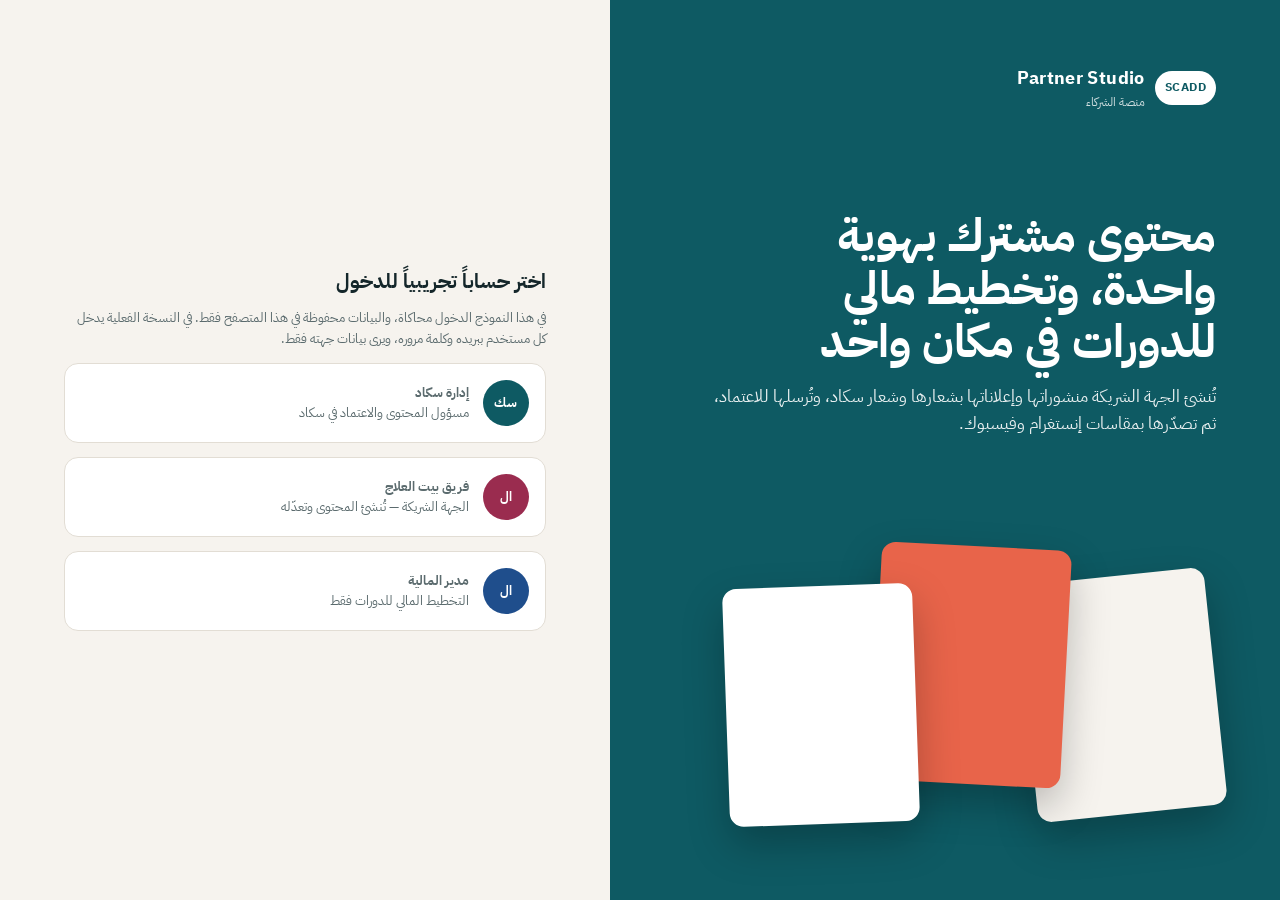
==== index.html @ beb4131d "Publish SCADD Partner Studio Co-Authored-By: Claude Opus 5.5 <noreply@anthropic.com>  Claude-Session" ====
<!DOCTYPE html>
<html lang="ar" dir="rtl">
<head>
<meta charset="utf-8">
<meta name="viewport" content="width=device-width, initial-scale=1">
<title>SCADD Partner Studio</title>
<meta name="description" content="منصة سكاد للشركاء: محتوى مشترك وتخطيط مالي للمشاريع والدورات">
<link rel="icon" href="data:image/svg+xml,%3Csvg xmlns=%22http://www.w3.org/2000/svg%22 viewBox=%220 0 64 64%22%3E%3Ccircle cx=%2232%22 cy=%2232%22 r=%2232%22 fill=%22%230e5a63%22/%3E%3Ctext x=%2232%22 y=%2240%22 font-size=%2222%22 text-anchor=%22middle%22 fill=%22white%22 font-family=%22Arial%22 font-weight=%22700%22%3ES%3C/text%3E%3C/svg%3E">
<link rel="preconnect" href="https://fonts.googleapis.com">
<link rel="stylesheet" href="https://fonts.googleapis.com/css2?family=IBM+Plex+Sans+Arabic:wght@400;500;600;700&display=swap">
<style>
/* VOICE: institutional, calm, exact — a working tool for a clinical training partner.
   IDEA: a print studio's job ticket — each design moves from draft to approved like a proof on the press.
   PICTURE: the live canvas of the post itself, large, beside the controls.
   COLOUR and TYPE: deep teal #0e5a63 dominant, warm paper #f6f3ee support, coral #e8644a accent; IBM Plex Sans Arabic.
   LAYOUT: right-side navigation (RTL), one task per screen, studio = form + live proof. */
:root{color-scheme:light dark;
--bg:light-dark(#f6f3ee,#121718);--panel:light-dark(#ffffff,#1b2223);--ink:light-dark(#14262a,#e9eeee);--sub:light-dark(#5b6b6e,#a3b1b3);
--line:light-dark(#e2ddd4,#2c3637);--line2:light-dark(#c9c2b6,#435052);--teal:#0e5a63;--teal-ink:light-dark(#0e5a63,#7fc6cd);
--tint:light-dark(#e7f1f1,#1d3437);--coral:#e8644a;--ok:light-dark(#1d7a55,#5cc897);--warn:light-dark(#a8580f,#f0b061);--bad:light-dark(#b8382b,#ff8a7c)}
:root[data-theme=light]{color-scheme:light}:root[data-theme=dark]{color-scheme:dark}
*{box-sizing:border-box;min-width:0}
body{margin:0;background:var(--bg);color:var(--ink);font:16px/1.6 "IBM Plex Sans Arabic",system-ui,-apple-system,"Segoe UI",Tahoma,sans-serif;overflow-x:clip}
button,input,select,textarea{font:inherit;color:inherit}
h1,h2,h3{line-height:1.25;margin:0;text-wrap:balance}
h1{font-size:clamp(24px,3vw,32px);font-weight:700}h2{font-size:20px;font-weight:700}h3{font-size:16px;font-weight:700}
p{margin:0}
.muted{color:var(--sub)}.small{font-size:13px}
.app{display:grid;grid-template-columns:248px minmax(0,1fr);min-height:100vh}
.side{background:var(--teal);color:#fff;padding:22px 16px;display:flex;flex-direction:column;gap:18px;position:sticky;top:0;height:100vh}
.brandmark{display:flex;gap:10px;align-items:center}
.brandmark b{font-size:18px;letter-spacing:.02em}.brandmark span{display:block;font-size:12px;opacity:.8}
.mark{height:34px;padding:0 10px;border-radius:99px;background:#fff;color:var(--teal);display:grid;place-items:center;font-weight:700;font-size:12px;letter-spacing:.04em;flex:none;direction:ltr}
nav{display:flex;flex-direction:column;gap:4px}
nav a{color:#fff;text-decoration:none;padding:10px 12px;border-radius:10px;opacity:.86;display:flex;justify-content:space-between;align-items:center;min-height:44px}
nav a:hover{background:rgb(255 255 255/.08);opacity:1}
nav a[aria-current=page]{background:#fff;color:var(--teal);opacity:1;font-weight:600}
.count{font-size:12px;background:var(--coral);color:#fff;border-radius:99px;padding:0 8px;line-height:20px}
.who{margin-top:auto;font-size:13px;border-top:1px solid rgb(255 255 255/.2);padding-top:14px;display:grid;gap:8px}
.sync{font-size:12px;opacity:.85}.sync.err{color:#ffd2c9;opacity:1;font-weight:600}
.projsel{display:grid;gap:4px;font-size:12px;background:rgb(255 255 255/.08);border-radius:10px;padding:8px 10px}.projsel span{opacity:.8}.projsel b{font-size:14px}
.projsel select{background:#fff;color:var(--teal);border:0;font-weight:600;min-height:38px;padding:6px 8px;border-radius:8px}
.it select{width:auto;min-width:150px}.dash td{vertical-align:middle;white-space:nowrap}.dash td:first-child{white-space:normal;min-width:200px}
.who button{background:transparent;border:1px solid rgb(255 255 255/.45);color:#fff;border-radius:8px;padding:8px;cursor:pointer;min-height:40px}
main{padding:28px clamp(16px,3vw,40px) 60px;max-width:1320px;width:100%}
.head{display:flex;justify-content:space-between;align-items:end;gap:16px;flex-wrap:wrap;margin-bottom:22px}
.head p{margin-top:6px}
.card{background:var(--panel);border:1px solid var(--line);border-radius:14px;padding:20px}
.grid{display:grid;gap:16px}
.g3{grid-template-columns:repeat(3,minmax(0,1fr))}.g2{grid-template-columns:repeat(2,minmax(0,1fr))}.g4{grid-template-columns:repeat(4,minmax(0,1fr))}
.btn{border:1px solid var(--line2);background:var(--panel);border-radius:10px;padding:9px 16px;min-height:44px;cursor:pointer;font-weight:600;display:inline-flex;align-items:center;justify-content:center;gap:8px;text-decoration:none;color:var(--ink)}
.btn.primary{background:var(--teal);border-color:var(--teal);color:#fff}
.btn.coral{background:var(--coral);border-color:var(--coral);color:#fff}
.btn.ghost{border-color:transparent;background:transparent;color:var(--teal-ink)}
.btn:disabled{opacity:.45;cursor:not-allowed}
.btn:focus-visible,input:focus-visible,select:focus-visible,textarea:focus-visible,a:focus-visible,summary:focus-visible{outline:2px solid var(--coral);outline-offset:2px}
.row{display:flex;gap:10px;flex-wrap:wrap;align-items:center}
label.f{display:grid;gap:5px;font-size:14px;font-weight:600}
label.f .hint{font-weight:400;font-size:12px;color:var(--sub)}
input[type=text],input[type=number],input[type=date],input:not([type]),select,textarea{width:100%;background:light-dark(#fff,#111617);border:1.5px solid var(--line2);border-radius:9px;padding:9px 12px;font-size:16px;min-height:44px}
textarea{min-height:110px;resize:vertical;line-height:1.6}
input[type=number]{text-align:left;direction:ltr}
.tag{display:inline-block;font-size:12px;font-weight:600;border-radius:99px;padding:2px 10px;white-space:nowrap}
.st-draft{background:light-dark(#efece6,#2a3233);color:var(--sub)}
.st-pending{background:light-dark(#fff1dc,#3a2e1c);color:var(--warn)}
.st-approved{background:light-dark(#e1f3ea,#183528);color:var(--ok)}
.st-returned{background:light-dark(#fde6e2,#3a201d);color:var(--bad)}
.toast{position:fixed;inset-inline-start:50%;bottom:22px;transform:translateX(50%);background:var(--ink);color:var(--bg);padding:12px 18px;border-radius:10px;font-size:14px;z-index:50;max-width:min(92vw,520px);box-shadow:0 10px 30px rgb(0 0 0/.25)}
.toast[hidden]{display:none}
.note{font-size:12px;color:var(--sub);margin-top:14px}
/* login */
.login{min-height:100vh;display:grid;grid-template-columns:minmax(0,1.1fr) minmax(0,1fr)}
.login .hero{background:var(--teal);color:#fff;padding:clamp(28px,5vw,72px);display:flex;flex-direction:column;justify-content:space-between;gap:28px;position:relative;overflow:hidden}
.login .hero h1{font-size:clamp(30px,4vw,46px);line-height:1.15;max-width:560px}
.login .hero p{opacity:.9;max-width:520px;margin-top:14px;font-size:17px}
.login .stack{position:relative;height:300px;max-width:520px}
.login .stack div{position:absolute;border-radius:14px;box-shadow:0 18px 40px rgb(0 0 0/.25)}
.login .pick{padding:clamp(24px,5vw,64px);display:flex;flex-direction:column;justify-content:center;gap:14px;max-width:620px}
.acct{display:flex;gap:14px;align-items:center;text-align:start;width:100%;background:var(--panel);border:1.5px solid var(--line);border-radius:14px;padding:16px;cursor:pointer;min-height:76px}
.acct:hover{border-color:var(--teal)}
.acct .av{width:46px;height:46px;border-radius:50%;display:grid;place-items:center;font-weight:700;color:#fff;flex:none}
.acct b{display:block}.acct span{font-size:13px;color:var(--sub)}
/* home */
.stat{display:grid;gap:4px}.stat b{font-size:30px;line-height:1.1}.stat span{font-size:13px;color:var(--sub)}
.list{display:grid}.list .it{display:flex;justify-content:space-between;align-items:center;gap:12px;padding:12px 0;border-bottom:1px solid var(--line)}
.list .it:last-child{border-bottom:0}
.thumb{width:54px;height:68px;border-radius:6px;background:var(--tint);flex:none;object-fit:cover;border:1px solid var(--line)}
.seatbar{height:10px;border-radius:99px;background:var(--tint);overflow:hidden;margin:10px 0 6px}.seatbar i{display:block;height:100%;background:var(--teal)}
/* studio */
.studio{display:grid;grid-template-columns:minmax(0,1fr) minmax(0,1.05fr);gap:20px;align-items:start}
.steps{display:grid;gap:14px}
.choices{display:grid;grid-template-columns:repeat(auto-fill,minmax(140px,1fr));gap:10px}
.choice{border:1.5px solid var(--line);background:var(--panel);border-radius:12px;padding:12px;text-align:start;cursor:pointer;display:grid;gap:4px;min-height:44px}
.choice b{font-size:14px}.choice span{font-size:12px;color:var(--sub);line-height:1.45}
.choice[aria-pressed=true]{border-color:var(--teal);background:var(--tint);box-shadow:inset 0 0 0 1px var(--teal)}
.fmt{display:flex;gap:8px;flex-wrap:wrap}
.fmt .choice{flex:1 1 120px;grid-template-columns:auto 1fr;align-items:center;column-gap:10px}
.fmt .shape{grid-row:span 2;border:2px solid currentColor;border-radius:3px;color:var(--teal-ink)}
.fields{display:grid;gap:12px}
.slides-edit{display:grid;gap:10px}
.slide-ed{border:1px solid var(--line);border-radius:10px;padding:10px;display:grid;gap:8px}
.slide-ed .bar{display:flex;justify-content:space-between;align-items:center;font-size:13px;font-weight:600}
.slide-ed .bar .row{gap:4px}.slide-ed .btn{min-height:36px;padding:4px 10px;font-size:13px}
.slide-ed textarea{min-height:80px}
.preview{position:sticky;top:16px;display:grid;gap:12px}
.proof{background:light-dark(#e9e5dd,#0c1011);border-radius:14px;padding:16px;display:grid;gap:12px}
.canvas-wrap{display:grid;place-items:center}
.canvas-wrap canvas{max-width:100%;max-height:68vh;height:auto;width:auto;box-shadow:0 12px 30px rgb(0 0 0/.18);border-radius:4px;background:#fff}
.slidenav{display:flex;justify-content:center;align-items:center;gap:10px}
.slidenav .btn{min-width:44px;padding:6px}
.dots{display:flex;gap:6px}.dots i{width:8px;height:8px;border-radius:50%;background:var(--line2)}.dots i.on{background:var(--teal)}
.checks{display:grid;gap:8px;font-size:13px}
.chk{display:flex;gap:8px;align-items:flex-start;padding:9px 12px;border-radius:9px;background:var(--panel);border:1px solid var(--line)}
.chk b{flex:none;font-size:12px;border-radius:99px;padding:0 8px;line-height:20px}
.chk.ok b{background:light-dark(#e1f3ea,#183528);color:var(--ok)}
.chk.warn b{background:light-dark(#fff1dc,#3a2e1c);color:var(--warn)}
.chk.bad b{background:light-dark(#fde6e2,#3a201d);color:var(--bad)}
.caption{white-space:pre-wrap;font-size:14px;background:var(--panel);border:1px dashed var(--line2);border-radius:10px;padding:12px;max-height:220px;overflow:auto}
.toggle{display:flex;gap:8px;align-items:center;font-size:13px;min-height:36px}
.toggle input{width:18px;height:18px}
.chk span,.list .it span{overflow-wrap:anywhere}.it.act{flex-wrap:wrap;align-items:flex-start;gap:4px 16px}.it.act .act-t{flex:1 1 220px}
.comment{border-inline-start:3px solid var(--coral);padding:8px 12px;background:var(--panel);border-radius:6px;font-size:14px}
/* brand */
.logo-box{border:1.5px dashed var(--line2);border-radius:12px;min-height:140px;display:grid;place-items:center;padding:14px;background:light-dark(#fff,#111617)}
.logo-box img{max-height:110px;max-width:100%}
.swatches{display:flex;gap:8px;flex-wrap:wrap}
.sw{width:40px;height:40px;border-radius:10px;border:2px solid var(--panel);box-shadow:0 0 0 1px var(--line2);cursor:pointer}
.sw[aria-pressed=true]{box-shadow:0 0 0 3px var(--coral)}
/* finance */
.tiles{display:grid;grid-template-columns:repeat(5,minmax(0,1fr));gap:12px}
.tile{background:var(--tint);border-radius:12px;padding:14px;display:grid;gap:2px}
.tile span{font-size:12px;color:var(--sub);font-weight:600}.tile b{font-size:22px;line-height:1.3;unicode-bidi:plaintext;text-align:right}.tile small{font-size:12px;color:var(--sub)}
.tile.pos b{color:var(--ok)}.tile.neg b{color:var(--bad)}
fieldset{border:0;border-top:1px solid var(--line);margin:18px 0 0;padding:16px 0 0}
legend{font-weight:700;padding:0;margin-bottom:10px}
.vrow{display:grid;grid-template-columns:120px minmax(0,1.2fr) minmax(0,.9fr) minmax(0,1fr) minmax(0,1fr);gap:12px;align-items:end;padding:10px 0;border-bottom:1px solid var(--line)}
.calc{background:var(--tint);border-radius:9px;padding:8px 12px;min-height:44px;display:grid;align-content:center;border-inline-start:3px solid var(--teal)}
.calc b{direction:ltr;text-align:right;font-size:16px}.calc small{font-size:11px;color:var(--sub)}
.impact{position:sticky;bottom:10px;background:var(--panel);border:1px solid var(--line2);border-radius:12px;padding:10px 14px;margin-top:14px;display:flex;flex-wrap:wrap;gap:6px 20px;font-size:14px;box-shadow:0 8px 20px rgb(0 0 0/.08);z-index:2}
.impact b{direction:ltr;display:inline-block}
table{width:100%;border-collapse:collapse;font-size:14px}
th,td{padding:10px 8px;border-bottom:1px solid var(--line);text-align:left;white-space:nowrap;direction:ltr}
th:first-child,td:first-child{text-align:right;direction:rtl;white-space:normal}
thead th{color:var(--sub);font-size:12px}thead th:not(:first-child){direction:rtl;text-align:left}
tr.em{background:var(--tint);font-weight:700}
.scroll{overflow-x:auto}
.dlg{position:fixed;inset:0;background:rgb(0 0 0/.45);display:grid;place-items:center;z-index:40;padding:16px}
.dlg[hidden]{display:none}
.dlg .card{max-width:520px;width:100%;display:grid;gap:14px}
@media (max-width:1100px){.tiles{grid-template-columns:repeat(3,minmax(0,1fr))}.g4{grid-template-columns:repeat(2,minmax(0,1fr))}}
@media (max-width:980px){.studio{grid-template-columns:1fr}.preview{position:sticky;top:104px;z-index:3;order:-1;background:var(--bg);padding-bottom:8px}.preview .ex-card{display:none}
.canvas-wrap canvas{max-height:34vh}.proof{padding:10px;gap:8px}.preview .checks,.preview .cap-card{display:none}.mobile-only{display:grid!important}}
@media (max-width:860px){.app{grid-template-columns:minmax(0,1fr)}
.side{position:sticky;top:0;height:auto;flex-direction:row;flex-wrap:wrap;align-items:center;justify-content:space-between;padding:8px 12px 6px;gap:6px 10px;z-index:10}
.brandmark span{display:none}.brandmark b{font-size:15px}.mark{height:30px;padding:0 8px;font-size:11px}
nav{flex-direction:row;overflow-x:auto;scrollbar-width:none;order:3;flex:1 0 100%}nav a{white-space:nowrap;padding:8px 10px;font-size:14px;min-height:40px;flex:none}
.who{margin:0;border:0;padding:0;order:2;display:flex;gap:8px;align-items:center}.who .sync{display:none}.projsel{order:4;flex:1 0 100%;grid-template-columns:auto 1fr;align-items:center;padding:4px 8px}.who .nm{display:none}.who button{padding:6px 10px;font-size:13px}
.login{grid-template-columns:1fr}.login .stack{display:none}
.g3,.g2{grid-template-columns:minmax(0,1fr)}
.vrow{grid-template-columns:repeat(2,minmax(0,1fr))}.vrow>.vname{grid-column:1/-1}.vrow .sp{display:none}}
@media (max-width:600px){.tiles{grid-template-columns:repeat(2,minmax(0,1fr))}.tiles .tile:first-child{grid-column:1/-1}.g4{grid-template-columns:1fr 1fr}main{padding-top:18px}}
.mobile-only{display:none!important}
@media (prefers-reduced-motion:no-preference){.canvas-wrap canvas{transition:opacity .2s}}
</style>
</head>
<body>
<div id="root"><p style="padding:40px;text-align:center">جارٍ التحميل…</p></div>
<noscript><p style="padding:40px;text-align:center">تحتاج المنصة إلى تفعيل JavaScript في المتصفح.</p></noscript>
<div class="toast" id="toast" role="status" hidden></div>
<div class="dlg" id="dlg" hidden><div class="card" role="dialog" aria-modal="true" aria-labelledby="dlg-t"><h2 id="dlg-t"></h2><div id="dlg-b"></div><div class="row" id="dlg-a"></div></div></div>
<script src="config.js"></script>
<script src="vendor/supabase.js"></script>
<script>
{
/* ---------- utilities ---------- */
const $ = s => document.querySelector(s);
const esc = v => String(v ?? '').replace(/[&<>"']/g, c => ({'&':'&amp;','<':'&lt;','>':'&gt;','"':'&quot;',"'":'&#39;'}[c]));
const uid = () => (crypto.randomUUID ? crypto.randomUUID() : 'xxxxxxxx-xxxx-4xxx-8xxx-xxxxxxxxxxxx'.replace(/x/g, () => (Math.random()*16|0).toString(16)));
const usdF = new Intl.NumberFormat('en-US', {style:'currency', currency:'USD', minimumFractionDigits:2, maximumFractionDigits:2});
const usd = v => v == null || !Number.isFinite(v) ? '—' : usdF.format(v);
const n0 = v => v == null || !Number.isFinite(v) ? '—' : new Intl.NumberFormat('ar-EG-u-nu-latn').format(v);
const dateAr = d => { if (!d) return ''; try { return new Intl.DateTimeFormat('ar-EG-u-nu-latn', {day:'numeric', month:'long', year:'numeric'}).format(new Date(d + 'T12:00:00')); } catch { return d; } };
const arN = (n, one, two, few, many) => n === 1 ? one : n === 2 ? two : (n % 100 >= 3 && n % 100 <= 10) ? n0(n) + ' ' + few : n0(n) + ' ' + many;
const nowAr = () => new Intl.DateTimeFormat('ar-EG-u-nu-latn', {dateStyle:'medium', timeStyle:'short'}).format(new Date());
let toastTimer;
function toast(msg){ const t = $('#toast'); t.textContent = msg; t.hidden = false; clearTimeout(toastTimer); toastTimer = setTimeout(() => t.hidden = true, 3600); }
function dialog(title, bodyHtml, actions){
  $('#dlg-t').textContent = title; $('#dlg-b').innerHTML = bodyHtml;
  const a = $('#dlg-a'); a.innerHTML = '';
  actions.forEach(([label, cls, fn]) => { const b = document.createElement('button'); b.className = 'btn ' + (cls || ''); b.textContent = label; b.onclick = () => { if (fn() !== false) $('#dlg').hidden = true; }; a.append(b); });
  $('#dlg').hidden = false; a.querySelector('button')?.focus();
}
document.addEventListener('keydown', e => { if (e.key === 'Escape') $('#dlg').hidden = true; });

/* ---------- data ---------- */
const KEY = 'scadd-partner-studio-v1';
const PALETTE = ['#0e5a63','#1f4e8c','#6b3fa0','#9a2c4f','#b5541b','#2d6a3e','#3c3c3c'];
const USERS = {
  admin:   {role:'admin',   name:'إدارة سكاد',          title:'مسؤول المحتوى والاعتماد في سكاد', color:'#0e5a63'},
  partner: {role:'partner', name:'فريق بيت العلاج',      title:'الجهة الشريكة — تُنشئ المحتوى وتعدّله', color:'#9a2c4f', partnerId:'cure'},
  finance: {role:'finance', name:'مدير المالية',         title:'التخطيط المالي للدورات فقط', color:'#1f4e8c'}
};
const seed = () => ({
  user: null, scaddLogo: null,
  partners: [{id:'cure', name:'بيت العلاج', nameEn:'Cure House', logo:null, color:'#9a2c4f'}],
  course: {id:'bgd-1', partnerId:'cure', title:'دورة تحليل السلوك التطبيقي للعاملين مع الأطفال ذوي التوحّد', city:'بغداد', start:'2027-01-10',
    capacity:25, trainees:15, fee:500, days:11, staff:1, nights:11, hotel:100, travel:400, transport:200, supplies:5,
    roomRate:null, venueDays:null, hospRate:null, hospDays:null, reserveMode:0, reserveAmount:300, reservePct:10},
  designs: [
    {id:uid(), partnerId:'cure', template:'course', format:'post45', theme:'scadd', status:'approved', version:2, updated:'2026-11-20',
     fields:{eyebrow:'دورة تدريبية معتمدة', title:'أساسيات تحليل السلوك التطبيقي', subtitle:'برنامج تطبيقي للعاملين مع الأطفال ذوي التوحّد، يقدّمه معهد سكاد بالشراكة مع بيت العلاج.', date:'2027-01-10', place:'بغداد — مقر بيت العلاج', cta:'سجّل الآن — المقاعد محدودة', contact:'للتسجيل: واتساب 0770 000 0000'},
     slides:[], comments:[{by:'إدارة سكاد', at:'20 نوفمبر', text:'معتمد. تم تعديل العنوان ليتطابق مع اسم البرنامج الرسمي.'}]},
    {id:uid(), partnerId:'cure', template:'myth', format:'carousel', theme:'light', status:'pending', version:1, updated:'2026-11-23',
     fields:{eyebrow:'خرافة وحقيقة', title:'خمس معلومات خاطئة عن التوحّد', subtitle:'وما تقوله الأدلة العلمية', cta:'تابعونا لمعلومات موثوقة', contact:'بيت العلاج × سكاد', source:'مراجع علمية محكّمة'},
     slides:['خرافة: التوحّد سببه أسلوب التربية.\nحقيقة: التوحّد اضطراب نمائي عصبي، ولا تسببه طريقة تربية الأهل.',
             'خرافة: الأطفال ذوو التوحّد لا يرغبون في التواصل.\nحقيقة: كثير منهم يرغبون في التواصل لكن بطرق مختلفة يمكن دعمها وتعليمها.',
             'خرافة: التدخل المبكر لا يصنع فرقاً.\nحقيقة: التدخل المبكر القائم على الأدلة يرتبط بتحسّن مهارات التواصل والتعلّم.'],
     comments:[]}
  ]
});
const CFG = window.SCADD_CONFIG || {};
const ONLINE = !!(CFG.supabaseUrl && CFG.supabaseAnonKey && window.supabase && window.supabase.createClient);
const sb = ONLINE ? window.supabase.createClient(CFG.supabaseUrl, CFG.supabaseAnonKey, {auth:{persistSession:true, autoRefreshToken:true, detectSessionInUrl:true, flowType:'pkce'}}) : null;
const COURSE_DEFAULT = seed().course;
let S;
if (ONLINE) S = {user:null, scaddLogo:null, partners:[], projects:[], memberships:[], profiles:[], archive:[], activity:[], pid:null, course:{...COURSE_DEFAULT, id:null}, designs:[]};
else { try { S = JSON.parse(localStorage.getItem(KEY)) || seed(); } catch { S = seed(); } }
const save = () => { if (ONLINE) return scheduleSync(); try { localStorage.setItem(KEY, JSON.stringify(S)); } catch {} };
const partnerOf = id => S.partners.find(p => p.id === id) || S.partners[0];
const myDesigns = () => ONLINE ? S.designs.filter(d => d.projectId === S.pid) : S.user?.role === 'partner' ? S.designs.filter(d => d.partnerId === S.user.partnerId) : S.designs;

/* ---------- templates & formats ---------- */
const FORMATS = {
  post45:   {name:'منشور إنستغرام', size:'1080×1350 · 4:5', w:1080, h:1350},
  post34:   {name:'منشور طويل',     size:'1080×1440 · 3:4', w:1080, h:1440},
  carousel: {name:'كاروسيل',        size:'شرائح 1080×1350', w:1080, h:1350},
  story:    {name:'قصة / ريلز',     size:'1080×1920 · 9:16', w:1080, h:1920},
  fb:       {name:'فيسبوك أفقي',    size:'1200×630', w:1200, h:630}
};
const F = (k, label, type = 'text', hint = '') => ({k, label, type, hint});
const TEMPLATES = {
  course:  {name:'إعلان دورة', desc:'العنوان والتاريخ والمكان ودعوة للتسجيل',
    fields:[F('eyebrow','الوسم العلوي'),F('title','عنوان الدورة'),F('subtitle','وصف قصير','area','جملة أو جملتان'),F('date','تاريخ البدء','date'),F('place','المكان'),F('cta','دعوة للتسجيل'),F('contact','طريقة التواصل')]},
  seats:   {name:'المقاعد المتبقية', desc:'يسحب عدد المقاعد من بيانات الدورة تلقائياً',
    fields:[F('eyebrow','الوسم العلوي'),F('title','العنوان'),F('date','تاريخ البدء','date'),F('cta','دعوة للتسجيل'),F('contact','طريقة التواصل')]},
  fact:    {name:'معلومة علمية', desc:'معلومة موثّقة مع مرجعها',
    fields:[F('eyebrow','الوسم العلوي'),F('title','العنوان'),F('body','نص المعلومة','area','في الكاروسيل: افصل بين الشرائح بسطر فارغ'),F('source','المرجع','text','اسم المصدر أو الدراسة'),F('contact','سطر التذييل')]},
  myth:    {name:'خرافة وحقيقة', desc:'تصحيح معلومة شائعة بلغة علمية',
    fields:[F('eyebrow','الوسم العلوي'),F('title','العنوان'),F('subtitle','سطر فرعي'),F('body','الخرافة والحقيقة','area','اكتب «خرافة:» في سطر و«حقيقة:» في السطر التالي'),F('source','المرجع'),F('cta','سطر الختام'),F('contact','سطر التذييل')]},
  trainer: {name:'تعريف بالمدرّب', desc:'الاسم والصفة ونبذة وصورة بموافقة',
    fields:[F('eyebrow','الوسم العلوي'),F('title','اسم المدرّب'),F('subtitle','الصفة المهنية'),F('body','نبذة','area'),F('cta','سطر الدعوة'),F('contact','طريقة التواصل')]}
};
const DEFAULTS = {
  course:{eyebrow:'دورة تدريبية', title:'', subtitle:'', date:'', place:'', cta:'سجّل الآن', contact:''},
  seats:{eyebrow:'آخر فرصة للتسجيل', title:'مقاعد محدودة في الدورة', date:'', cta:'احجز مقعدك الآن', contact:''},
  fact:{eyebrow:'معلومة علمية', title:'', body:'', source:'', contact:''},
  myth:{eyebrow:'خرافة وحقيقة', title:'', subtitle:'', body:'', source:'', cta:'شاركوا المعلومة الصحيحة', contact:''},
  trainer:{eyebrow:'تعرّف على مدرّبك', title:'', subtitle:'', body:'', cta:'', contact:''}
};
const THEMES = {
  scadd:   {name:'هوية سكاد', bg:'#0e5a63', ink:'#ffffff', sub:'rgba(255,255,255,.82)', accent:'#f2a541', panel:'rgba(255,255,255,.1)'},
  partner: {name:'هوية الشريك'},
  light:   {name:'فاتح', bg:'#f6f3ee', ink:'#14262a', sub:'#4c5d60', accent:'#e8644a', panel:'#ffffff'}
};
function lum(hex){ const h = hex.replace('#',''); const c = [0,2,4].map(i => parseInt(h.slice(i,i+2),16)/255).map(v => v <= .03928 ? v/12.92 : ((v+.055)/1.055)**2.4); return .2126*c[0]+.7152*c[1]+.0722*c[2]; }
const contrast = (a,b) => { const [x,y] = [lum(a),lum(b)].sort((p,q)=>q-p); return (x+.05)/(y+.05); };
function themeOf(d){
  if (d.theme !== 'partner') return THEMES[d.theme] || THEMES.scadd;
  const c = partnerOf(d.partnerId).color || '#9a2c4f'; const dark = contrast(c,'#ffffff') >= contrast(c,'#14262a');
  return {bg:c, ink: dark ? '#ffffff' : '#14262a', sub: dark ? 'rgba(255,255,255,.84)' : 'rgba(20,38,42,.78)', accent: dark ? '#ffffff' : '#14262a', panel: dark ? 'rgba(255,255,255,.12)' : 'rgba(255,255,255,.5)'};
}

/* ---------- slide model ---------- */
function splitBody(text){ return String(text || '').split(/\n\s*\n/).map(s => s.trim()).filter(Boolean); }
function seatsLeft(){ return Math.max(0, S.course.capacity - S.course.trainees); }
function buildSlides(d){
  const f = d.fields;
  if (d.format !== 'carousel') return [{kind:'single'}];
  const content = (d.slides && d.slides.length ? d.slides : splitBody(f.body)).map(t => ({kind:'content', text:t}));
  return [{kind:'cover'}, ...content, {kind:'end'}];
}

/* ---------- canvas renderer ---------- */
const FONT = '"IBM Plex Sans Arabic", system-ui, "Segoe UI", Tahoma, sans-serif';
const imgCache = {};
function img(src){ if (!src) return null; if (!imgCache[src]) { const i = new Image(); if (/^https?:/.test(src)) i.crossOrigin = 'anonymous'; i.onload = () => window.dispatchEvent(new Event('imgload')); i.src = src; imgCache[src] = i; } const i = imgCache[src]; return i.complete && i.naturalWidth ? i : null; }
function wrap(ctx, text, maxW){
  const out = [];
  String(text || '').split('\n').forEach(par => {
    const words = par.split(/\s+/).filter(Boolean); let line = '';
    if (!words.length) { out.push(''); return; }
    words.forEach(w => { const t = line ? line + ' ' + w : w; if (ctx.measureText(t).width <= maxW || !line) line = t; else { out.push(line); line = w; } });
    out.push(line);
  });
  return out;
}
function rr(ctx, x, y, w, h, r){ ctx.beginPath(); ctx.roundRect ? ctx.roundRect(x, y, w, h, r) : ctx.rect(x, y, w, h); }
function drawScaddLogo(ctx, x, y, h, T){ // x = right edge
  const logo = img(S.scaddLogo);
  if (logo) { const w = h * logo.naturalWidth / logo.naturalHeight; ctx.drawImage(logo, x - w, y, w, h); return w; }
  ctx.save(); const r = h/2; ctx.fillStyle = T.ink; ctx.beginPath(); ctx.arc(x - r, y + r, r, 0, Math.PI*2); ctx.fill();
  ctx.fillStyle = T.bg; ctx.font = `700 ${h*.2}px ${FONT}`; ctx.textAlign = 'center'; ctx.textBaseline = 'middle'; ctx.direction = 'ltr'; ctx.fillText('SCADD', x - r, y + r + 1);
  ctx.direction = 'rtl'; ctx.textAlign = 'right'; ctx.textBaseline = 'alphabetic'; ctx.fillStyle = T.ink;
  ctx.font = `700 ${h*.3}px ${FONT}`; ctx.fillText('سكاد', x - h - 16, y + h*.45);
  ctx.font = `400 ${h*.19}px ${FONT}`; ctx.fillStyle = T.sub; ctx.fillText('المركز العلمي للتوحّد والاضطرابات النمائية', x - h - 16, y + h*.82);
  const w = h + 16 + Math.max(ctx.measureText('المركز العلمي للتوحّد والاضطرابات النمائية').width, 0);
  ctx.restore(); return w;
}
function drawPartnerLogo(ctx, x, y, h, T, p, preview){ // x = left edge
  const logo = img(p.logo);
  if (logo) {
    const w = Math.min(h * 2.6, h * logo.naturalWidth / logo.naturalHeight), hh = w * logo.naturalHeight / logo.naturalWidth;
    ctx.save(); rr(ctx, x - 10, y - 10 + (h-hh)/2, w + 20, hh + 20, 12); ctx.fillStyle = '#ffffff'; ctx.globalAlpha = T.bg === '#ffffff' || T.bg === '#f6f3ee' ? 0 : .96; ctx.fill(); ctx.restore();
    ctx.drawImage(logo, x, y + (h-hh)/2, w, hh); return;
  }
  ctx.save(); ctx.font = `700 ${h*.34}px ${FONT}`; ctx.direction = 'rtl'; ctx.textAlign = 'left'; ctx.fillStyle = T.ink;
  const w = ctx.measureText(p.name).width + 40;
  rr(ctx, x, y + h*.12, w, h*.76, 14); ctx.strokeStyle = T.sub; ctx.lineWidth = 2; if (preview) ctx.setLineDash([8,6]); ctx.stroke();
  ctx.fillText(p.name, x + 20, y + h*.62); ctx.restore();
}
function render(canvas, d, idx, opts = {}){
  const fm = FORMATS[d.format], W = fm.w, H = fm.h; canvas.width = W; canvas.height = H;
  const ctx = canvas.getContext('2d'), T = themeOf(d), f = d.fields, p = partnerOf(d.partnerId);
  const slides = buildSlides(d), sl = slides[Math.min(idx, slides.length - 1)];
  const story = d.format === 'story', wide = d.format === 'fb';
  const M = wide ? 64 : 90, top = story ? 250 : (wide ? 40 : 70), bottom = story ? 290 : (wide ? 40 : 70);
  ctx.fillStyle = T.bg; ctx.fillRect(0, 0, W, H);
  // quiet geometry
  ctx.save(); ctx.globalAlpha = .07; ctx.fillStyle = T.ink; ctx.beginPath(); ctx.arc(-W*.08, H*.9, W*.45, 0, Math.PI*2); ctx.fill();
  ctx.globalAlpha = .1; ctx.fillStyle = T.accent; ctx.beginPath(); ctx.arc(W*1.02, H*.06, W*.2, 0, Math.PI*2); ctx.fill(); ctx.restore();
  // header logos
  const LH = wide ? 70 : 92;
  drawScaddLogo(ctx, W - M, top, LH, T);
  drawPartnerLogo(ctx, M, top, LH, T, p, opts.preview);
  ctx.save(); ctx.strokeStyle = T.sub; ctx.globalAlpha = .35; ctx.lineWidth = 2; ctx.beginPath(); ctx.moveTo(M, top + LH + 34); ctx.lineTo(W - M, top + LH + 34); ctx.stroke(); ctx.restore();
  const y0 = top + LH + 70, y1 = H - bottom - (wide ? 40 : 70), X = W - M, CW = W - 2*M;
  // footer
  ctx.save(); ctx.direction = 'rtl'; ctx.textAlign = 'right'; ctx.font = `500 ${wide?24:28}px ${FONT}`; ctx.fillStyle = T.sub;
  ctx.fillText(f.contact || 'بالشراكة بين سكاد و' + p.name, X, H - bottom);
  if (slides.length > 1) { ctx.textAlign = 'left'; ctx.direction = 'ltr'; ctx.fillText(`${idx+1} / ${slides.length}`, M, H - bottom); }
  ctx.restore();
  // blocks
  const blocks = blocksFor(d, sl);
  let s = 1, fit;
  for (; s >= .55; s -= .05) { fit = layout(ctx, blocks, s, CW, T); if (fit.h <= y1 - y0) break; }
  const overflow = fit.h > y1 - y0;
  let y = y0 + Math.max(0, (y1 - y0 - fit.h) * .3);
  ctx.save(); ctx.beginPath(); ctx.rect(0, y0 - 10, W, y1 - y0 + 20); ctx.clip();
  fit.items.forEach(it => { it.draw(ctx, X, y, CW, T, M); y += it.h; });
  ctx.restore();
  if (opts.watermark) { ctx.save(); ctx.translate(W/2, H/2); ctx.rotate(-Math.PI/7); ctx.font = `700 ${W*.09}px ${FONT}`; ctx.textAlign = 'center'; ctx.fillStyle = T.ink; ctx.globalAlpha = .14; ctx.fillText('مسودة — غير معتمد', 0, 0); ctx.restore(); }
  if (opts.safe) {
    ctx.save(); ctx.setLineDash([14,10]); ctx.lineWidth = 3; ctx.strokeStyle = '#e8644a';
    if (d.format === 'post45' || d.format === 'carousel') { const cut = (W - H*3/4)/2; ctx.strokeRect(cut, 2, W - 2*cut, H - 4); }
    if (story) { ctx.fillStyle = 'rgba(232,100,74,.12)'; ctx.fillRect(0,0,W,220); ctx.fillRect(0,H-260,W,260); }
    ctx.restore();
  }
  return {overflow, scale: s, slides: slides.length};
}
function textBlock(text, size, weight, color, lh = 1.45, gap = 0){
  return (ctx, s, CW) => { ctx.font = `${weight} ${size*s}px ${FONT}`; const lines = wrap(ctx, text, CW); const h = lines.length * size*s*lh + gap*s;
    return {h, draw:(c, X, y, _cw, T) => { c.save(); c.direction='rtl'; c.textAlign='right'; c.font = `${weight} ${size*s}px ${FONT}`; c.fillStyle = color(T);
      lines.forEach((l,i) => c.fillText(l, X, y + size*s*(i+1)*lh - size*s*(lh-1)/2 - size*s*.18)); c.restore(); }}; };
}
function eyebrow(text){ return (ctx, s) => { const fs = 30*s; ctx.font = `700 ${fs}px ${FONT}`; const w = ctx.measureText(text).width + 44*s, h = fs*1.9;
  return {h: h + 34*s, draw:(c, X, y, _cw, T) => { c.save(); rr(c, X - w, y, w, h, h/2); c.fillStyle = T.accent; c.fill(); c.direction='rtl'; c.textAlign='right'; c.font = `700 ${fs}px ${FONT}`;
    c.fillStyle = contrast(T.accent.startsWith('#') ? T.accent : '#ffffff', '#14262a') > 7 ? '#14262a' : '#ffffff'; c.fillText(text, X - 22*s, y + h*.66); c.restore(); }}; }; }
function ctaBlock(text){ return (ctx, s, CW) => { const fs = 36*s; ctx.font = `700 ${fs}px ${FONT}`; const w = Math.min(CW, ctx.measureText(text).width + 70*s), h = fs*2.3;
  return {h: h + 20*s, draw:(c, X, y, _cw, T) => { c.save(); rr(c, X - w, y + 20*s, w, h, 14*s); c.fillStyle = T.ink; c.fill(); c.direction='rtl'; c.textAlign='center'; c.font = `700 ${fs}px ${FONT}`; c.fillStyle = T.bg; c.fillText(text, X - w/2, y + 20*s + h*.64); c.restore(); }}; }; }
function infoBlock(rows){ return (ctx, s, CW) => { const fs = 34*s, lh = fs*1.9; const r = rows.filter(x => x[1]);
  return {h: r.length * lh + 16*s, draw:(c, X, y, _cw, T) => { c.save(); c.direction='rtl'; c.textAlign='right';
    r.forEach(([k,v],i) => { const yy = y + 8*s + lh*(i+.72); c.font = `500 ${fs*.82}px ${FONT}`; c.fillStyle = T.sub; c.fillText(k, X, yy); c.font = `600 ${fs}px ${FONT}`; c.fillStyle = T.ink; c.fillText(v, X - 170*s, yy); }); c.restore(); }}; }; }
function pairBlock(text){ return (ctx, s, CW) => {
  const parts = String(text).split('\n').map(t => t.trim()).filter(Boolean).map(t => { const m = t.match(/^(خرافة|حقيقة)\s*[:：]\s*(.*)$/); return m ? {k:m[1], v:m[2]} : {k:'', v:t}; });
  const fs = 40*s, pad = 34*s; ctx.font = `500 ${fs}px ${FONT}`;
  const boxes = parts.map(pt => { const lines = wrap(ctx, pt.v, CW - 2*pad); return {...pt, lines, h: (pt.k ? fs*1.4 : 0) + lines.length*fs*1.5 + 2*pad}; });
  const h = boxes.reduce((a,b) => a + b.h + 22*s, 0);
  return {h, draw:(c, X, y, CWd, T) => { let yy = y; boxes.forEach(b => { c.save(); rr(c, X - CWd, yy, CWd, b.h, 18*s);
    c.fillStyle = b.k === 'حقيقة' ? T.panel : 'transparent'; c.fill(); c.strokeStyle = b.k === 'حقيقة' ? 'transparent' : T.sub; c.lineWidth = 2; c.setLineDash(b.k === 'خرافة' ? [10,8] : []); c.stroke(); c.setLineDash([]);
    c.direction='rtl'; c.textAlign='right'; let ty = yy + pad;
    if (b.k) { c.font = `700 ${fs*.78}px ${FONT}`; c.fillStyle = b.k === 'حقيقة' ? T.accent : T.sub; c.fillText(b.k === 'خرافة' ? '✕  خرافة' : '✓  حقيقة', X - pad, ty + fs*.8); ty += fs*1.4; }
    c.font = `${b.k === 'حقيقة' ? 600 : 500} ${fs}px ${FONT}`; c.fillStyle = T.ink; b.lines.forEach((l,i) => c.fillText(l, X - pad, ty + fs*1.5*(i+1) - fs*.42));
    c.restore(); yy += b.h + 22*s; }); }}; }; }
function bigNumber(num, label){ return (ctx, s) => { const fs = 300*s;
  return {h: fs*1.05 + 60*s, draw:(c, X, y, _cw, T) => { c.save(); c.direction='rtl'; c.textAlign='right'; c.font = `700 ${fs}px ${FONT}`; c.fillStyle = T.accent; c.fillText(num, X, y + fs*.9);
    const w = c.measureText(num).width; c.font = `600 ${56*s}px ${FONT}`; c.fillStyle = T.ink; c.fillText(label, X - w - 30*s, y + fs*.86); c.restore(); }}; }; }
function photoBlock(src){ return (ctx, s) => { const d = 300*s; return {h: d + 40*s, draw:(c, X, y, _cw, T) => { const i = img(src); c.save(); c.beginPath(); c.arc(X - d/2, y + d/2, d/2, 0, Math.PI*2); c.closePath();
  if (i) { c.clip(); const r = Math.max(d/i.naturalWidth, d/i.naturalHeight); c.drawImage(i, X - d/2 - i.naturalWidth*r/2, y + d/2 - i.naturalHeight*r/2, i.naturalWidth*r, i.naturalHeight*r); }
  else { c.fillStyle = T.panel; c.fill(); c.font = `500 ${30*s}px ${FONT}`; c.textAlign='center'; c.fillStyle = T.sub; c.fillText('صورة المدرّب', X - d/2, y + d/2 + 10*s); }
  c.restore(); }}; }; }
function blocksFor(d, sl){
  const f = d.fields, ink = T => T.ink, sub = T => T.sub, B = [];
  const add = (cond, b) => { if (cond) B.push(b); };
  const tpl = d.template;
  if (sl.kind === 'content') {
    if (tpl === 'myth') { B.push(pairBlock(sl.text)); }
    else B.push(textBlock(sl.text, 50, 500, ink, 1.55));
    return B;
  }
  if (sl.kind === 'end') {
    add(f.cta, textBlock(f.cta, 64, 700, ink, 1.3, 30));
    add(tpl === 'course' || tpl === 'seats', infoBlock([['التاريخ', dateAr(f.date)], ['المكان', f.place]]));
    add(f.source, textBlock('المرجع: ' + f.source, 30, 400, sub, 1.5, 20));
    B.push(textBlock('بالشراكة بين معهد سكاد للتعليم والتدريب السريري و' + partnerOf(d.partnerId).name, 32, 500, sub, 1.5));
    return B;
  }
  const cover = sl.kind === 'cover';
  add(f.eyebrow, eyebrow(f.eyebrow));
  if (tpl === 'seats' && !cover) { const k = seatsLeft(); B.push(bigNumber(n0(k), k === 1 ? 'مقعد متبقٍ' : k === 2 ? 'مقعدان متبقيان' : (k % 100 >= 3 && k % 100 <= 10) ? 'مقاعد متبقية' : 'مقعداً متبقياً')); }
  if (tpl === 'trainer') add(true, photoBlock(f.photo));
  add(f.title, textBlock(f.title, d.format === 'fb' ? 64 : 82, 700, ink, 1.22, 26));
  add(f.subtitle, textBlock(f.subtitle, 42, 500, sub, 1.5, 24));
  if (cover) { B.push(textBlock('اسحب لليسار ←', 30, 600, T => T.accent, 1.5, 10)); return B; }
  if (tpl === 'fact') { add(f.body, textBlock(splitBody(f.body)[0] || '', 46, 500, ink, 1.55, 24)); add(f.source, textBlock('المرجع: ' + f.source, 28, 400, sub, 1.5)); }
  if (tpl === 'myth') { add(f.body || d.slides[0], pairBlock(splitBody(f.body)[0] || d.slides[0] || '')); }
  if (tpl === 'trainer') add(f.body, textBlock(f.body, 40, 400, ink, 1.55, 20));
  if (tpl === 'course' || tpl === 'seats') B.push(infoBlock([['يبدأ في', dateAr(f.date)], ['المكان', f.place || (tpl === 'seats' ? S.course.city : '')]]));
  add(f.cta, ctaBlock(f.cta));
  return B;
}
function layout(ctx, blocks, s, CW, T){ const items = blocks.map(b => b(ctx, s, CW, T)); return {items, h: items.reduce((a,b) => a + b.h, 0)}; }

/* ---------- checks: language, consent, overflow, contrast ---------- */
const RISKY = [
  [/علاج\s*(نهائي|جذري)|(يعالج|علاج|تعالج)\s*(ال)?توح/u, 'تجنّب وصف التوحّد بأنه يُعالَج نهائياً. صياغة مقترحة: «تدخّل قائم على الأدلة لدعم مهارات الطفل».'],
  [/شفاء|يشفى|يُشفى|الشفاء|يشفي/u, 'كلمة «الشفاء» لا تناسب التوحّد. صياغة مقترحة: «تحسّن ملحوظ في المهارات».'],
  [/مضمون|مضمونة|نضمن|100\s*[%٪]/u, 'تجنّب وعود النتائج المضمونة. صياغة مقترحة: «نتائج تُقاس وتُتابع دورياً».'],
  [/التخلص\s*من\s*(ال)?توح|يختفي\s*(ال)?توح|معاناة|مريض\s*(ال)?توح|مرضى\s*(ال)?توح/u, 'استخدم لغة تحترم الطفل: «الأطفال ذوو التوحّد» بدل «مرضى التوحّد» أو «المعاناة».']
];
function checksFor(d, res){
  const text = Object.values(d.fields).filter(v => typeof v === 'string').join(' ') + ' ' + (d.slides || []).join(' ');
  const out = [];
  RISKY.forEach(([re, msg]) => { if (re.test(text)) out.push(['bad', 'اللغة العلمية', msg]); });
  if (!RISKY.some(([re]) => re.test(text))) out.push(['ok', 'اللغة العلمية', 'لا توجد عبارات علاجية مبالغ فيها.']);
  if (res.overflowSlides.length) out.push(['bad', 'مساحة النص', 'النص أطول من المساحة في ' + (res.overflowSlides.length > 1 ? 'الشرائح ' : 'الشريحة ') + res.overflowSlides.join('، ') + '. اختصره أو وزّعه على شرائح.']);
  else if (res.minScale < .8) out.push(['warn', 'مساحة النص', 'صُغّر الخط ليتسع النص. النص الأقصر أوضح على الهاتف.']);
  else out.push(['ok', 'مساحة النص', 'النص داخل المنطقة الآمنة بحجم مقروء.']);
  if (d.template === 'trainer' && d.fields.photo && !d.fields.consent) out.push(['bad', 'موافقة الصورة', 'لا يمكن اعتماد التصميم قبل تأكيد وجود موافقة موثّقة على استخدام الصورة.']);
  if (d.theme === 'partner') { const c = contrast(themeOf(d).bg, themeOf(d).ink); out.push([c >= 4.5 ? 'ok' : 'warn', 'التباين', c >= 4.5 ? 'تباين النص مع لون الشريك مناسب.' : 'لون الشريك يضعف قراءة النص. اختر هوية سكاد أو الفاتحة.']); }
  if (/[a-z]{3,}/i.test(d.fields.title || '')) out.push(['warn', 'الاتجاه', 'العنوان يحتوي كلمات لاتينية؛ راجع ترتيبها في المعاينة.']);
  if (d.template === 'fact' && !d.fields.source) out.push(['warn', 'المرجع', 'المعلومة العلمية تحتاج إلى مرجع.']);
  return out;
}
function analyse(d){ const c = document.createElement('canvas'); const n = buildSlides(d).length; const ov = []; let minScale = 1;
  for (let i = 0; i < n; i++) { const r = render(c, d, i); if (r.overflow) ov.push(i+1); minScale = Math.min(minScale, r.scale); }
  return {overflowSlides: ov, minScale}; }
const blocking = checks => checks.some(c => c[0] === 'bad');

/* ---------- caption ---------- */
function captionFor(d){
  const f = d.fields, p = partnerOf(d.partnerId), lines = [];
  if (f.title) lines.push(f.title);
  if (f.subtitle) lines.push(f.subtitle);
  if (d.template === 'seats') lines.push(`تبقّى ${arN(seatsLeft(), 'مقعد واحد', 'مقعدان', 'مقاعد', 'مقعداً')} فقط في ${S.course.title}.`);
  if (d.format === 'carousel') (d.slides.length ? d.slides : splitBody(f.body)).forEach((t,i) => lines.push(`${i+1}. ${t.replace(/\n/g,' — ')}`));
  else if (f.body) lines.push(f.body);
  if (f.date) lines.push('📅 ' + dateAr(f.date) + (f.place ? ' · ' + f.place : ''));
  if (f.cta) lines.push(f.cta);
  if (f.contact) lines.push(f.contact);
  if (f.source) lines.push('المرجع: ' + f.source);
  lines.push('', `بالشراكة بين معهد سكاد للتعليم والتدريب السريري و${p.name}.`, '', '#سكاد #التوحد #تحليل_السلوك_التطبيقي #' + (S.course.city || 'بغداد').replace(/\s+/g,'_') + ' #' + p.name.replace(/\s+/g,'_'));
  const alt = `نص بديل: تصميم ${TEMPLATES[d.template].name} بهوية مشتركة بين سكاد و${p.name}${f.title ? '، بعنوان «' + f.title + '»' : ''}.`;
  return lines.join('\n') + '\n\n' + alt;
}

/* ---------- export ---------- */
let downloads = null;
(async () => { try { downloads = await window.claude?.use?.('downloads'); } catch { downloads = null; } })();
async function saveFile(name, blob){
  if (downloads) {
    try { await downloads.save({filename:name, data:blob}); toast('تم حفظ الملف: ' + name); return true; }
    catch (e) { toast(e?.code === 'declined' ? 'أُلغي الحفظ.' : 'تعذّر الحفظ في هذه النافذة. افتح الصفحة في claude.ai.'); return false; }
  }
  try { const a = document.createElement('a'); a.href = URL.createObjectURL(blob); a.download = name; document.body.append(a); a.click(); a.remove(); setTimeout(() => URL.revokeObjectURL(a.href), 4000); toast('بدأ تنزيل الملف: ' + name); return true; }
  catch { toast('التنزيل غير متاح في هذه النافذة.'); return false; }
}
const toBlob = c => new Promise(r => c.toBlob(r, 'image/png'));
const CRC = (() => { const t = new Uint32Array(256); for (let n = 0; n < 256; n++) { let c = n; for (let k = 0; k < 8; k++) c = c & 1 ? 0xEDB88320 ^ (c >>> 1) : c >>> 1; t[n] = c >>> 0; } return t; })();
const crc32 = b => { let c = 0xFFFFFFFF; for (let i = 0; i < b.length; i++) c = CRC[(c ^ b[i]) & 255] ^ (c >>> 8); return (c ^ 0xFFFFFFFF) >>> 0; };
async function zip(files){ // [{name, data:Uint8Array}] store-only
  const enc = new TextEncoder(), parts = [], central = []; let off = 0;
  for (const f of files) {
    const name = enc.encode(f.name), crc = crc32(f.data), h = new DataView(new ArrayBuffer(30));
    [[0,0x04034b50,4],[4,20,2],[6,0x0800,2],[8,0,2],[10,0,2],[12,0x21,2],[14,crc,4],[18,f.data.length,4],[22,f.data.length,4],[26,name.length,2],[28,0,2]].forEach(([o,v,s]) => s === 4 ? h.setUint32(o,v,true) : h.setUint16(o,v,true));
    parts.push(new Uint8Array(h.buffer), name, f.data);
    const c = new DataView(new ArrayBuffer(46));
    [[0,0x02014b50,4],[4,20,2],[6,20,2],[8,0x0800,2],[10,0,2],[12,0,2],[14,0x21,2],[16,crc,4],[20,f.data.length,4],[24,f.data.length,4],[28,name.length,2],[30,0,2],[32,0,2],[34,0,2],[36,0,2],[38,0,4],[42,off,4]].forEach(([o,v,s]) => s === 4 ? c.setUint32(o,v,true) : c.setUint16(o,v,true));
    central.push(new Uint8Array(c.buffer), name); off += 30 + name.length + f.data.length;
  }
  const size = central.reduce((a,b) => a + b.length, 0), e = new DataView(new ArrayBuffer(22));
  [[0,0x06054b50,4],[8,files.length,2],[10,files.length,2],[12,size,4],[16,off,4]].forEach(([o,v,s]) => s === 4 ? e.setUint32(o,v,true) : e.setUint16(o,v,true));
  return new Blob([...parts, ...central, new Uint8Array(e.buffer)], {type:'application/zip'});
}
async function exportDesign(d){
  const draft = d.status !== 'approved', n = buildSlides(d).length, c = document.createElement('canvas');
  const base = `scadd-${d.partnerId}-${d.template}-${d.format}-v${d.version}${draft ? '-draft' : ''}`;
  try { await document.fonts.load(`700 40px ${FONT}`); } catch {}
  if (n === 1) { render(c, d, 0, {watermark: draft}); return saveFile(base + '.png', await toBlob(c)); }
  const files = [];
  for (let i = 0; i < n; i++) { render(c, d, i, {watermark: draft}); files.push({name:`slide-${String(i+1).padStart(2,'0')}.png`, data:new Uint8Array(await (await toBlob(c)).arrayBuffer())}); }
  files.push({name:'caption.txt', data:new TextEncoder().encode(captionFor(d))});
  return saveFile(base + '.zip', await zip(files));
}

/* ---------- routing & shell ---------- */
const NAV = [
  ['dashboard','لوحة المدير', c => ONLINE && c.staff],
  ['home','الرئيسية', c => c.edit || (ONLINE && c.view && !c.finance)],
  ['studio','استوديو المحتوى', c => c.edit],
  ['library','التصاميم', c => c.edit || (ONLINE && c.role === 'viewer')],
  ['review','المراجعة والاعتماد', c => c.review],
  ['archive','الأرشيف', c => ONLINE && c.view],
  ['finance','التخطيط المالي', c => c.finance],
  ['team','فريق المشروع', c => ONLINE && c.manage],
  ['brand','الهوية والشعارات', c => c.edit],
  ['projects','المشاريع', c => ONLINE && c.staff],
  ['users','المستخدمون', c => ONLINE && c.staff]
];
let editing = null, slideIdx = 0, showSafe = true;
function route(){
  if (!S.user) return renderLogin();
  const C = caps(), allowed = NAV.filter(n => n[2](C)).map(n => n[0]);
  let v = location.hash.slice(1); if (!allowed.includes(v)) v = allowed[0];
  const pending = (ONLINE && !C.staff ? myDesigns() : S.designs).filter(d => d.status === 'pending').length;
  $('#root').innerHTML = `<div class="app"><aside class="side"><div class="brandmark"><div class="mark">SCADD</div><div><b>Partner Studio</b><span>معهد سكاد للتعليم والتدريب السريري</span></div></div>
    ${ONLINE && S.projects.length > 1 ? `<label class="projsel"><span>المشروع</span><select id="psel">${S.projects.map(p => `<option value="${p.id}" ${p.id === S.pid ? 'selected' : ''}>${esc(p.name)}</option>`).join('')}</select></label>` : ONLINE && currentProject() ? `<div class="projsel"><span>المشروع</span><b>${esc(currentProject().name)}</b></div>` : ''}
    <nav aria-label="الأقسام">${NAV.filter(n => n[2](C)).map(([id,label]) => `<a href="#${id}" ${id===v?'aria-current="page"':''}>${label}${id==='review'&&pending?`<span class="count">${pending}</span>`:''}</a>`).join('')}</nav>
    <div class="who"><div class="nm"><b>${esc(S.user.name)}</b><br><span style="opacity:.8">${esc(S.user.title)}</span></div><span class="sync" id="sync" role="status">${ONLINE ? 'متصل · محفوظ' : 'وضع تجريبي · محفوظ في هذا المتصفح'}</span><button id="logout">${ONLINE ? 'تسجيل الخروج' : 'تبديل الحساب'}</button></div></aside><main id="main"></main></div>`;
  $('#logout').onclick = async () => { if (ONLINE) { await flushSync(); await sb.auth.signOut(); S.user = null; S.designs = []; S.partners = []; S.projects = []; history.replaceState(null, '', location.pathname); route(); return; } S.user = null; save(); location.hash = ''; route(); };
  $('#psel') && ($('#psel').onchange = e => switchProject(e.target.value));
  ({home:renderHome, studio:renderStudio, library:renderLibrary, review:renderReview, brand:renderBrand, finance:renderFinance, dashboard:renderDashboard, projects:renderProjects, team:renderTeam, users:renderUsers, archive:renderArchive})[v]();
  if (ONLINE) refreshIfStale();
  document.title = 'SCADD Partner Studio — ' + NAV.find(n => n[0] === v)[1];
}
window.addEventListener('hashchange', route);

/* ---------- login ---------- */
function renderLogin(){
  if (ONLINE) return renderOnlineLogin();
  $('#root').innerHTML = `<div class="login"><section class="hero"><div><div class="brandmark"><div class="mark">SCADD</div><div><b>Partner Studio</b><span>منصة الشركاء</span></div></div></div>
  <div><h1>محتوى مشترك بهوية واحدة، وتخطيط مالي للدورات في مكان واحد</h1><p>تُنشئ الجهة الشريكة منشوراتها وإعلاناتها بشعارها وشعار سكاد، وتُرسلها للاعتماد، ثم تصدّرها بمقاسات إنستغرام وفيسبوك.</p></div>
  <div class="stack" aria-hidden="true"><div style="width:190px;height:238px;background:#f6f3ee;inset-inline-start:0;top:40px;transform:rotate(-6deg)"></div><div style="width:190px;height:238px;background:#e8644a;inset-inline-start:150px;top:10px;transform:rotate(3deg)"></div><div style="width:190px;height:238px;background:#ffffff;inset-inline-start:300px;top:50px;transform:rotate(-2deg)"></div></div></section>
  <section class="pick"><h2>اختر حساباً تجريبياً للدخول</h2><p class="muted small">في هذا النموذج الدخول محاكاة، والبيانات محفوظة في هذا المتصفح فقط. في النسخة الفعلية يدخل كل مستخدم ببريده وكلمة مروره، ويرى بيانات جهته فقط.</p>
  ${Object.entries(USERS).map(([k,u]) => `<button class="acct" data-u="${k}"><span class="av" style="background:${u.color}">${esc(u.name.split(' ').pop().slice(0,2))}</span><span><b>${esc(u.name)}</b><span>${esc(u.title)}</span></span></button>`).join('')}
  </section></div>`;
  document.querySelectorAll('.acct').forEach(b => b.onclick = () => { S.user = USERS[b.dataset.u]; save(); location.hash = S.user.role === 'finance' ? 'finance' : 'home'; route(); });
}

/* ---------- home ---------- */
function statusTag(s){ return `<span class="tag st-${s}">${({draft:'مسودة',pending:'بانتظار الاعتماد',approved:'معتمد',returned:'أُعيد للتعديل'})[s]}</span>`; }
function thumbURL(d){ const c = document.createElement('canvas'); render(c, d, 0); const t = document.createElement('canvas'); t.width = 108; t.height = Math.round(108 * c.height / c.width); t.getContext('2d').drawImage(c, 0, 0, t.width, t.height); return t.toDataURL(); }
function designItem(d, actions){
  return `<div class="it"><div class="row" style="flex-wrap:nowrap"><img class="thumb" alt="" src="${thumbURL(d)}"><div><b>${esc(d.fields.title || TEMPLATES[d.template].name)}</b><div class="small muted">${TEMPLATES[d.template].name} · ${FORMATS[d.format].name} · الإصدار ${d.version}${ONLINE ? (caps().staff ? ' · ' + esc(S.projects.find(p => p.id === d.projectId)?.name || '') : '') : S.user.role==='admin'?' · '+esc(partnerOf(d.partnerId).name):''}</div></div></div><div class="row">${statusTag(d.status)}${actions}</div></div>`;
}
function renderHome(){
  const ds = myDesigns(), c = S.course, left = seatsLeft();
  const by = s => ds.filter(d => d.status === s).length;
  $('#main').innerHTML = `<div class="head"><div><h1>أهلاً، ${esc(S.user.name)}</h1><p class="muted">${S.user.role==='admin'?'تابع محتوى الشركاء واعتمده، وأدر الهوية المشتركة.':'أنشئ محتوى الدورة، وأرسله للاعتماد، ثم صدّره للنشر.'}</p></div><button class="btn primary" id="new">تصميم جديد</button></div>
  <div class="grid g4" style="margin-bottom:16px">${[['draft','مسودات'],['pending','بانتظار الاعتماد'],['approved','معتمدة'],['returned','أُعيدت للتعديل']].map(([s,l]) => `<div class="card stat"><b>${n0(by(s))}</b><span>${l}</span></div>`).join('')}</div>
  <div class="grid g2"><div class="card"><div class="row" style="justify-content:space-between"><h2>الدورة القادمة</h2><span class="tag st-approved">${esc(c.city)}</span></div>
    <p style="margin-top:10px;font-weight:600">${esc(c.title)}</p><p class="small muted">تبدأ ${dateAr(c.start)} · ${arN(c.days, 'يوم تدريبي واحد', 'يومان تدريبيان', 'أيام تدريبية', 'يوماً تدريبياً')}</p>
    <div class="seatbar" role="img" aria-label="المسجّلون ${c.trainees} من ${c.capacity}"><i style="width:${Math.min(100, c.trainees / Math.max(1,c.capacity) * 100)}%"></i></div>
    <p class="small">المسجّلون <b>${n0(c.trainees)}</b> من أصل <b>${n0(c.capacity)}</b> مقعداً · المتبقي <b>${arN(left, 'مقعد واحد', 'مقعدان', 'مقاعد', 'مقعداً')}</b></p>
    <div class="grid g2" style="margin-top:14px"><label class="f">عدد المسجّلين<input type="number" min="0" id="h-tr" value="${c.trainees}"></label><label class="f">السعة<input type="number" min="0" id="h-cap" value="${c.capacity}"></label></div>
    <div class="row" style="margin-top:14px"><button class="btn" id="seats-ad">إنشاء إعلان «المقاعد المتبقية»</button></div>
    <p class="note">يتحدّث قالب المقاعد المتبقية تلقائياً عند تغيير هذين الرقمين، ويستخدمهما التخطيط المالي.</p></div>
  <div class="card"><h2>آخر التصاميم</h2><div class="list" style="margin-top:8px">${ds.slice().sort((a,b) => b.updated.localeCompare(a.updated)).slice(0,4).map(d => designItem(d, `<button class="btn ghost" data-open="${d.id}">فتح</button>`)).join('') || '<p class="muted">لا توجد تصاميم بعد.</p>'}</div></div></div>
  <p class="note">بيانات تجريبية: الدورة والأرقام والتصاميم أمثلة لعرض الوظائف.</p>`;
  $('#new').onclick = () => { editing = null; location.hash = 'studio'; };
  $('#seats-ad').onclick = () => { editing = newDesign('seats'); editing.fields.date = c.start; location.hash = 'studio'; route(); };
  const upd = () => { c.trainees = Math.max(0, Math.floor(+$('#h-tr').value || 0)); c.capacity = Math.max(0, Math.floor(+$('#h-cap').value || 0)); save(); renderHome(); };
  $('#h-tr').onchange = upd; $('#h-cap').onchange = upd;
  document.querySelectorAll('[data-open]').forEach(b => b.onclick = () => openDesign(b.dataset.open));
  if (!caps().edit) { $('#new').remove(); $('#seats-ad').remove(); $('#h-tr').disabled = $('#h-cap').disabled = true; }
}
function newDesign(tpl){ const pid = S.user.partnerId || S.partners[0].id; return {id:uid(), projectId:S.pid, partnerId:pid, template:tpl, format:tpl === 'myth' ? 'carousel' : 'post45', theme:'scadd', status:'draft', version:1, updated:new Date().toISOString().slice(0,10), fields:{...DEFAULTS[tpl]}, slides:[], comments:[], isNew:true}; }
function openDesign(id){ const d = S.designs.find(x => x.id === id); if (!d) return; if (ONLINE && d.projectId !== S.pid) applyProject(d.projectId); editing = JSON.parse(JSON.stringify(d)); slideIdx = 0; location.hash = 'studio'; route(); }

/* ---------- studio ---------- */
function renderStudio(){
  if (!editing) editing = newDesign('course');
  const d = editing, T = TEMPLATES[d.template], locked = d.status === 'pending' && !caps().review;
  const fieldHtml = T.fields.map(fl => { const v = d.fields[fl.k] ?? ''; const id = 'fld-' + fl.k;
    if (fl.k === 'body' && d.format === 'carousel') return '';
    const input = fl.type === 'area' ? `<textarea id="${id}" data-k="${fl.k}">${esc(v)}</textarea>` : `<input id="${id}" data-k="${fl.k}" type="${fl.type === 'date' ? 'date' : 'text'}" value="${esc(v)}">`;
    return `<label class="f" for="${id}">${fl.label}${fl.hint ? `<span class="hint">${fl.hint}</span>` : ''}${input}</label>`; }).join('');
  const carouselEd = d.format === 'carousel' ? `<div class="card"><div class="row" style="justify-content:space-between"><h3>شرائح المحتوى</h3><span class="small muted">الغلاف والختام يُبنيان تلقائياً</span></div>
    <label class="f" style="margin-top:10px">ألصق نصاً طويلاً لتوزيعه<span class="hint">افصل بين الشرائح بسطر فارغ${d.template==='myth'?'، وفي كل شريحة سطر «خرافة:» وسطر «حقيقة:»':''}</span><textarea id="bulk" placeholder="الفقرة الأولى…&#10;&#10;الفقرة الثانية…">${esc(d.fields.body || '')}</textarea></label>
    <div class="row" style="margin:10px 0"><button class="btn" id="distribute">توزيع النص على الشرائح</button></div>
    <div class="slides-edit">${d.slides.map((t,i) => `<div class="slide-ed"><div class="bar"><span>الشريحة ${i+2}</span><div class="row"><button class="btn" data-up="${i}" aria-label="تحريك الشريحة ${i+2} للأعلى" ${i===0?'disabled':''}>↑</button><button class="btn" data-down="${i}" aria-label="تحريك الشريحة ${i+2} للأسفل" ${i===d.slides.length-1?'disabled':''}>↓</button><button class="btn" data-del="${i}">حذف</button></div></div><textarea data-slide="${i}" aria-label="نص الشريحة ${i+2}">${esc(t)}</textarea></div>`).join('')}</div>
    <div class="row" style="margin-top:10px"><button class="btn" id="add-slide">إضافة شريحة</button><span class="small muted">${arN(d.slides.length + 2, 'شريحة', 'شريحتان', 'شرائح', 'شريحة')} مع الغلاف والختام (الحد 10)</span></div></div>` : '';
  const photoEd = d.template === 'trainer' ? `<div class="card fields"><h3>صورة المدرّب</h3><input type="file" id="photo" accept="image/*" aria-label="رفع صورة المدرّب"><label class="toggle"><input type="checkbox" id="consent" ${d.fields.consent?'checked':''}> لديّ موافقة موثّقة من صاحب الصورة على نشرها</label></div>` : '';
  const comments = d.comments.length ? `<div class="card"><h3>ملاحظات المراجعة</h3><div class="grid" style="margin-top:10px">${d.comments.map(c => `<div class="comment"><b>${esc(c.by)}</b> <span class="small muted">${esc(c.at)}</span><br>${esc(c.text)}</div>`).join('')}</div></div>` : '';
  $('#main').innerHTML = `<div class="head"><div><h1>${d.isNew ? 'تصميم جديد' : esc(d.fields.title || T.name)}</h1><p class="muted">${statusTag(d.status)} <span class="small">الإصدار ${d.version}${S.user.role==='admin'?' · '+esc(partnerOf(d.partnerId).name):''}</span></p></div>
    <div class="row">${caps().edit ? '<button class="btn" id="save">حفظ المسودة</button>' : ''}${!caps().edit ? '' : !caps().review?`<button class="btn primary" id="submit" ${locked?'disabled':''}>إرسال للاعتماد</button>`:`<button class="btn primary" id="approve">اعتماد</button>`}</div></div>
  ${locked ? '<div class="comment" style="margin-bottom:16px">هذا التصميم بانتظار اعتماد سكاد. أي تعديل الآن يُعيده مسودة ويرفع رقم الإصدار.</div>' : ''}
  <div class="studio"><div class="steps">
    <div class="card"><h3>١. نوع المحتوى</h3><div class="choices" style="margin-top:10px">${Object.entries(TEMPLATES).map(([k,t]) => `<button class="choice" data-tpl="${k}" aria-pressed="${k===d.template}"><b>${t.name}</b><span>${t.desc}</span></button>`).join('')}</div></div>
    <div class="card"><h3>٢. المقاس</h3><div class="fmt" style="margin-top:10px">${Object.entries(FORMATS).map(([k,f]) => { const r = f.h/f.w; return `<button class="choice" data-fmt="${k}" aria-pressed="${k===d.format}"><i class="shape" style="width:${r>1?18/r*1.2:26}px;height:${r>1?26:26*r}px"></i><b>${f.name}</b><span>${f.size}</span></button>`; }).join('')}</div>
      <div class="row" style="margin-top:14px"><span class="small" style="font-weight:600">الألوان:</span>${Object.entries(THEMES).map(([k,t]) => `<button class="choice" style="padding:8px 12px" data-theme-k="${k}" aria-pressed="${k===d.theme}"><b>${t.name}</b></button>`).join('')}</div></div>
    <div class="card fields"><h3>٣. المحتوى المكتوب</h3>${fieldHtml}${d.template==='seats'?`<p class="small muted">العدد في التصميم: <b>${arN(seatsLeft(), 'مقعد واحد', 'مقعدان', 'مقاعد', 'مقعداً')}</b> متبقية، من بيانات الدورة في الرئيسية.</p>`:''}</div>
    ${carouselEd}${photoEd}${comments}
  </div>
  <div class="preview"><div class="proof"><div class="row" style="justify-content:space-between"><b class="small">المعاينة · ${FORMATS[d.format].size}</b><label class="toggle"><input type="checkbox" id="safe" ${showSafe?'checked':''}> المنطقة الآمنة</label></div>
    <div class="canvas-wrap"><canvas id="cv" role="img" aria-label="معاينة التصميم"></canvas></div><div class="slidenav" id="snav"></div></div>
    <div class="checks" id="checks" aria-live="polite"></div>
    <div class="card cap-card"><div class="row" style="justify-content:space-between"><h3>نص المنشور والنص البديل</h3><button class="btn" id="copy">نسخ</button></div><div class="caption" id="cap" style="margin-top:10px"></div></div>
    <div class="card ex-card"><div class="row"><button class="btn coral" id="export" style="flex:1">تصدير ${d.format==='carousel'?'الشرائح (ZIP)':'الصورة (PNG)'}</button></div><p class="note" id="exnote"></p></div>
  </div></div>
  <div class="mobile-only checks" id="checks-m" style="margin-top:16px"></div><div class="mobile-only card" style="margin-top:12px;gap:8px"><button class="btn coral" id="export-m">تصدير ${d.format==='carousel'?'الشرائح (ZIP)':'الصورة (PNG)'}</button><p class="note" id="exnote-m"></p></div>`;
  bindStudio();
  if (!caps().edit) document.querySelectorAll('.steps input, .steps textarea, .steps button, .steps select').forEach(e => e.disabled = true);
  draw();
}
function touch(){ const d = editing; if (d.status !== 'draft' && !d.isNew) { d.status = 'draft'; d.version += 1; d.bumped = true; } }
function bindStudio(){
  const d = editing;
  document.querySelectorAll('[data-tpl]').forEach(b => b.onclick = () => { if (b.dataset.tpl === d.template) return; const keep = {title:d.fields.title, date:d.fields.date, place:d.fields.place, contact:d.fields.contact};
    d.template = b.dataset.tpl; d.fields = {...DEFAULTS[d.template], ...Object.fromEntries(Object.entries(keep).filter(([,v]) => v))}; d.slides = []; if (d.template === 'myth' && d.format !== 'carousel') { d.format = 'carousel'; toast('اختير الكاروسيل لأن هذا القالب يعرض عدة خرافات. يمكنك تغيير المقاس.'); } touch(); slideIdx = 0; renderStudio(); });
  document.querySelectorAll('[data-fmt]').forEach(b => b.onclick = () => { d.format = b.dataset.fmt; if (d.format === 'carousel' && !d.slides.length) d.slides = splitBody(d.fields.body).slice(0,8); touch(); slideIdx = 0; renderStudio(); });
  document.querySelectorAll('[data-theme-k]').forEach(b => b.onclick = () => { d.theme = b.dataset.themeK; touch(); renderStudio(); });
  document.querySelectorAll('[data-k]').forEach(i => i.oninput = () => { d.fields[i.dataset.k] = i.value; touch(); draw(); });
  document.querySelectorAll('[data-slide]').forEach(t => t.oninput = () => { d.slides[+t.dataset.slide] = t.value; touch(); slideIdx = +t.dataset.slide + 1; draw(); });
  document.querySelectorAll('[data-slide]').forEach(t => t.onfocus = () => { slideIdx = +t.dataset.slide + 1; draw(); });
  const mv = (i, j) => { const s = d.slides; [s[i], s[j]] = [s[j], s[i]]; touch(); slideIdx = j + 1; renderStudio(); };
  document.querySelectorAll('[data-up]').forEach(b => b.onclick = () => mv(+b.dataset.up, +b.dataset.up - 1));
  document.querySelectorAll('[data-down]').forEach(b => b.onclick = () => mv(+b.dataset.down, +b.dataset.down + 1));
  document.querySelectorAll('[data-del]').forEach(b => b.onclick = () => { d.slides.splice(+b.dataset.del, 1); touch(); slideIdx = 0; renderStudio(); });
  $('#add-slide') && ($('#add-slide').onclick = () => { if (d.slides.length >= 8) return toast('الحد الأقصى 10 شرائح مع الغلاف والختام.'); d.slides.push(d.template === 'myth' ? 'خرافة: \nحقيقة: ' : ''); touch(); slideIdx = d.slides.length; renderStudio(); document.querySelector(`[data-slide="${d.slides.length-1}"]`)?.focus(); });
  $('#bulk') && ($('#bulk').oninput = () => { d.fields.body = $('#bulk').value; });
  $('#distribute') && ($('#distribute').onclick = () => { const parts = splitBody(d.fields.body); if (!parts.length) return toast('ألصق نصاً أولاً، وافصل بين الفقرات بسطر فارغ.'); d.slides = parts.slice(0,8); touch(); slideIdx = 1; renderStudio(); toast(`وُزّع النص على ${arN(d.slides.length, 'شريحة واحدة', 'شريحتين', 'شرائح', 'شريحة')}${parts.length > 8 ? '؛ اختُصرت الزيادة عن 8' : ''}.`); });
  $('#photo') && ($('#photo').onchange = async e => { const file = e.target.files[0]; if (!file) return; if (file.size > 5e6) return toast('حجم الصورة أكبر من 5 ميغابايت.');
    if (ONLINE) { const r = await uploadImage('photos', d.projectId, file); if (!r) return; d.fields.photoPath = r.path; d.fields.photo = r.url; touch(); draw(); return; }
    const r = new FileReader(); r.onload = () => { d.fields.photo = r.result; touch(); draw(); }; r.readAsDataURL(file); });
  $('#consent') && ($('#consent').onchange = e => { d.fields.consent = e.target.checked; draw(); });
  $('#safe').onchange = e => { showSafe = e.target.checked; draw(); };
  if ($('#save')) $('#save').onclick = () => { const bumped = d.bumped; persist(); toast('حُفظت المسودة' + (bumped ? ` — الإصدار ${d.version}. يلزم إرساله للاعتماد من جديد` : '') + '.'); renderStudio(); };
  $('#submit') && ($('#submit').onclick = () => { const ch = checksFor(d, analyse(d)); if (blocking(ch)) return toast('عالج الملاحظات الحمراء قبل الإرسال للاعتماد.'); d.status = 'pending'; persist(); toast('أُرسل التصميم لاعتماد سكاد.'); renderStudio(); });
  $('#approve') && ($('#approve').onclick = () => { const ch = checksFor(d, analyse(d)); if (blocking(ch)) return toast('لا يمكن الاعتماد مع وجود ملاحظات حمراء.'); d.status = 'approved'; d.comments.push({by:S.user.name, at:nowAr(), text:'معتمد للنشر.'}); if (ONLINE) d.archiveOnSync = true; persist(); toast('اعتُمد التصميم ويمكن تصديره بلا علامة المسودة.'); renderStudio(); });
  $('#copy').onclick = async () => { try { await navigator.clipboard.writeText(captionFor(d)); toast('نُسخ نص المنشور.'); } catch { const r = document.createRange(); r.selectNodeContents($('#cap')); getSelection().removeAllRanges(); getSelection().addRange(r); toast('حدّد النص وانسخه يدوياً.'); } };
  $('#export-m').onclick = () => $('#export').click();
  $('#export').onclick = async () => { const b = $('#export'); b.disabled = true; b.textContent = 'جارٍ التجهيز…'; persist(); await exportDesign(d); renderStudio(); };
}
function persist(){ const d = editing; d.updated = new Date().toISOString().slice(0,10); delete d.isNew; delete d.bumped; const i = S.designs.findIndex(x => x.id === d.id); const copy = JSON.parse(JSON.stringify(d)); if (i >= 0) { copy.rev = S.designs[i].rev; S.designs[i] = copy; } else S.designs.unshift(copy); save(); }
function draw(){
  const d = editing, cv = $('#cv'); if (!cv) return;
  const n = buildSlides(d).length; slideIdx = Math.min(slideIdx, n - 1);
  render(cv, d, slideIdx, {preview:true, safe:showSafe, watermark:d.status !== 'approved'});
  const snav = $('#snav');
  snav.innerHTML = n > 1 ? `<button class="btn" id="prev" aria-label="الشريحة السابقة" ${slideIdx===0?'disabled':''}>→</button><div class="dots">${Array.from({length:n}, (_,i) => `<i class="${i===slideIdx?'on':''}"></i>`).join('')}</div><span class="small">${slideIdx+1} / ${n}</span><button class="btn" id="next" aria-label="الشريحة التالية" ${slideIdx===n-1?'disabled':''}>←</button>` : '';
  if (n > 1) { $('#prev').onclick = () => { slideIdx--; draw(); }; $('#next').onclick = () => { slideIdx++; draw(); }; }
  const ch = checksFor(d, analyse(d)), html = ch.map(([lv, k, m]) => `<div class="chk ${lv}"><b>${lv==='ok'?'سليم':lv==='warn'?'تنبيه':'يلزم تعديل'}</b><span><strong>${k}:</strong> ${esc(m)}</span></div>`).join('');
  $('#checks').innerHTML = html; $('#checks-m').innerHTML = '<h3>فحوص الجودة</h3>' + html;
  $('#cap').textContent = captionFor(d);
  $('#exnote-m').textContent = $('#exnote').textContent = d.status === 'approved' ? 'التصميم معتمد: يُصدَّر بلا علامة مسودة.' + (d.format==='carousel' ? ' يتضمن الملف الشرائح مرقّمة ونص المنشور.' : '') : 'التصميم غير معتمد بعد: يُصدَّر بعلامة «مسودة» للمراجعة الداخلية فقط.';
}
window.addEventListener('imgload', () => { if ($('#cv')) draw(); });
document.addEventListener('keydown', e => { if (!$('#cv') || /INPUT|TEXTAREA|SELECT/.test(document.activeElement.tagName)) return; const n = buildSlides(editing).length;
  if (e.key === 'ArrowLeft' && slideIdx < n-1) { slideIdx++; draw(); } if (e.key === 'ArrowRight' && slideIdx > 0) { slideIdx--; draw(); } });

/* ---------- library ---------- */
function renderLibrary(){
  const ds = myDesigns().slice().sort((a,b) => b.updated.localeCompare(a.updated));
  $('#main').innerHTML = `<div class="head"><div><h1>تصاميمي</h1><p class="muted">كل تصميم محفوظ قابل للتعديل وإعادة التصدير. التعديل على تصميم معتمد يعيده مسودة بإصدار جديد.</p></div><button class="btn primary" id="new">تصميم جديد</button></div>
  <div class="card"><div class="row" style="margin-bottom:6px"><label class="f" style="flex:1">بحث<input id="q" placeholder="ابحث بالعنوان"></label><label class="f">الحالة<select id="fs"><option value="">الكل</option><option value="draft">مسودة</option><option value="pending">بانتظار الاعتماد</option><option value="approved">معتمد</option><option value="returned">أُعيد للتعديل</option></select></label></div><div class="list" id="lst"></div></div>`;
  const paint = () => { const q = $('#q').value.trim(), s = $('#fs').value; const r = ds.filter(d => (!s || d.status === s) && (!q || (d.fields.title || '').includes(q)));
    $('#lst').innerHTML = r.map(d => designItem(d, caps().edit ? `<button class="btn" data-open="${d.id}">تعديل</button><button class="btn ghost" data-dup="${d.id}">نسخة</button>` : `<button class="btn" data-open="${d.id}">عرض وتصدير</button>`)).join('') || '<p class="muted" style="padding:16px 0">لا توجد نتائج. غيّر البحث أو أنشئ تصميماً جديداً.</p>';
    document.querySelectorAll('[data-open]').forEach(b => b.onclick = () => openDesign(b.dataset.open));
    document.querySelectorAll('[data-dup]').forEach(b => b.onclick = () => { const o = S.designs.find(x => x.id === b.dataset.dup); const c = JSON.parse(JSON.stringify(o)); Object.assign(c, {id:uid(), status:'draft', version:1, comments:[], updated:new Date().toISOString().slice(0,10)}); delete c.rev; c.fields.title = (c.fields.title || '') + ' (نسخة)'; S.designs.unshift(c); save(); toast('أُنشئت نسخة جديدة كمسودة.'); renderLibrary(); }); };
  $('#q').oninput = paint; $('#fs').onchange = paint; $('#new').onclick = () => { editing = null; location.hash = 'studio'; }; if (!caps().edit) $('#new').remove(); paint();
}

/* ---------- review ---------- */
function renderReview(){
  const ds = (ONLINE && !caps().staff ? myDesigns() : S.designs).filter(d => d.status === 'pending');
  $('#main').innerHTML = `<div class="head"><div><h1>المراجعة والاعتماد</h1><p class="muted">تصاميم الشركاء التي تنتظر قرار سكاد. افتح التصميم لمراجعة كل شريحة، ثم اعتمده أو أعده بملاحظة محددة.</p></div></div>
  <div class="card"><div class="list">${ds.map(d => designItem(d, `<button class="btn" data-open="${d.id}">مراجعة</button><button class="btn primary" data-ok="${d.id}">اعتماد</button><button class="btn" data-ret="${d.id}">إعادة بملاحظة</button>`)).join('') || '<p class="muted" style="padding:16px 0">لا توجد تصاميم بانتظار الاعتماد.</p>'}</div></div>`;
  document.querySelectorAll('[data-open]').forEach(b => b.onclick = () => openDesign(b.dataset.open));
  document.querySelectorAll('[data-ok]').forEach(b => b.onclick = () => { const d = S.designs.find(x => x.id === b.dataset.ok); const ch = checksFor(d, analyse(d)); if (blocking(ch)) return toast('في التصميم ملاحظات حمراء؛ افتحه للمراجعة.'); d.status = 'approved'; d.comments.push({by:S.user.name, at:nowAr(), text:'معتمد للنشر.'}); if (ONLINE) d.archiveOnSync = true; save(); toast('اعتُمد التصميم.'); route(); });
  document.querySelectorAll('[data-ret]').forEach(b => b.onclick = () => dialog('إعادة التصميم بملاحظة', '<label class="f">ما المطلوب تعديله؟<textarea id="rt" placeholder="مثال: الشريحة 3 — يُرجى إضافة المرجع العلمي."></textarea></label>', [
    ['إعادة للشريك', 'primary', () => { const t = $('#rt').value.trim(); if (!t) { toast('اكتب الملاحظة أولاً.'); return false; } const d = S.designs.find(x => x.id === b.dataset.ret); d.status = 'returned'; d.comments.push({by:S.user.name, at:nowAr(), text:t}); save(); toast('أُعيد التصميم مع الملاحظة.'); route(); }], ['إلغاء', '', () => {}]]));
}

/* ---------- brand ---------- */
function renderBrand(){
  const admin = ONLINE ? caps().staff : S.user.role === 'admin', parts = admin ? S.partners : S.partners.filter(p => p.id === S.user.partnerId);
  $('#main').innerHTML = `<div class="head"><div><h1>الهوية والشعارات</h1><p class="muted">شعار سكاد ثابت في كل التصاميم ويُدار من سكاد فقط. لكل جهة شريكة شعارها ولونها، ويوضع الشعاران وفق قاعدة واحدة.</p></div>${admin?'<button class="btn" id="addp">إضافة جهة شريكة</button>':''}</div>
  <div class="grid g2"><div class="card fields"><h2>شعار سكاد</h2><div class="logo-box">${S.scaddLogo?`<img src="${S.scaddLogo}" alt="شعار سكاد">`:'<span class="muted small">يُستخدم شعار نصّي مؤقت حتى يُرفع الشعار الرسمي.</span>'}</div>
    ${admin?'<label class="f">رفع الشعار الرسمي<span class="hint">PNG بخلفية شفافة، بعرض 600 بكسل على الأقل</span><input type="file" id="slogo" accept="image/png,image/svg+xml,image/jpeg"></label>':'<p class="small muted">لا يملك الشريك صلاحية تعديل شعار سكاد.</p>'}</div>
  ${parts.map(p => `<div class="card fields"><h2>${esc(p.name)}</h2><div class="logo-box">${p.logo?`<img src="${p.logo}" alt="شعار ${esc(p.name)}">`:'<span class="muted small">لم يُرفع الشعار بعد. يظهر اسم الجهة مكانه في التصاميم.</span>'}</div>
    <label class="f">شعار الجهة<span class="hint">يُوضع في الطرف الأيسر من رأس التصميم</span><input type="file" data-plogo="${p.id}" accept="image/png,image/svg+xml,image/jpeg"></label>
    <label class="f">اسم الجهة كما يظهر في التصاميم<input data-pname="${p.id}" value="${esc(p.name)}"></label>
    <div><span class="small" style="font-weight:600">لون الجهة</span><div class="swatches" style="margin-top:6px">${PALETTE.map(c => `<button class="sw" style="background:${c}" data-pc="${p.id}" data-c="${c}" aria-label="اللون ${c}" aria-pressed="${c===p.color}"></button>`).join('')}</div><p class="small muted" style="margin-top:6px">يُستخدم في قالب «هوية الشريك»، ويُفحص تباينه مع النص تلقائياً.</p></div></div>`).join('')}</div>`;
  const read = (file, fn, folder) => { if (!file) return; if (file.size > 3e6) return toast('حجم الملف أكبر من 3 ميغابايت.'); if (ONLINE) return uploadImage('brand', folder, file).then(r => r && fn(r.url)); const r = new FileReader(); r.onload = () => fn(r.result); r.readAsDataURL(file); };
  $('#slogo') && ($('#slogo').onchange = e => read(e.target.files[0], async v => { S.scaddLogo = v; if (ONLINE) { const {error} = await sb.from('settings').upsert({key:'scadd_logo', value:{url:v}}); if (error) return toast('تعذّر حفظ الشعار: ' + arErr(error)); } else save(); toast('حُدّث شعار سكاد في كل التصاميم.'); renderBrand(); }, 'scadd'));
  document.querySelectorAll('[data-plogo]').forEach(i => i.onchange = e => read(e.target.files[0], v => { partnerOf(i.dataset.plogo).logo = v; save(); toast('رُفع شعار الجهة.'); renderBrand(); }, 'partners/' + i.dataset.plogo));
  document.querySelectorAll('[data-pname]').forEach(i => i.onchange = () => { partnerOf(i.dataset.pname).name = i.value.trim() || 'الجهة الشريكة'; save(); toast('حُفظ الاسم.'); });
  document.querySelectorAll('[data-pc]').forEach(b => b.onclick = () => { partnerOf(b.dataset.pc).color = b.dataset.c; save(); renderBrand(); });
  $('#addp') && ($('#addp').onclick = () => dialog('إضافة جهة شريكة', '<label class="f">اسم الجهة<input id="np"></label><p class="small muted">في النسخة الفعلية يُرسل للجهة رابط دعوة لإنشاء حسابها.</p>', [
    ['إضافة', 'primary', () => { const v = $('#np').value.trim(); if (!v) { toast('اكتب اسم الجهة.'); return false; } S.partners.push({id:uid(), name:v, logo:null, color:PALETTE[S.partners.length % PALETTE.length]}); save(); renderBrand(); }], ['إلغاء','',()=>{}]]));
}

/* ---------- finance ---------- */
function calc(c, n = c.trainees){
  const vd = c.venueDays ?? c.days, hd = c.hospDays ?? c.days;
  const room = (c.roomRate ?? 0) * vd, hosp = (c.hospRate ?? 0) * hd;
  const logistics = c.staff*c.nights*c.hotel + c.staff*c.travel + c.staff*c.transport + room + hosp + n*c.supplies;
  const reserve = c.reserveMode === 1 ? logistics*c.reservePct/100 : c.reserveAmount;
  const revenue = n*c.fee, cost = logistics + reserve, per = v => n > 0 ? v/n : null;
  return {n, vd, hd, room, hosp, logistics, reserve, revenue, cost, profit: revenue - cost, perT: per(cost), roomT: c.roomRate == null ? null : per(room), hospT: c.hospRate == null ? null : per(hosp), venue: room + hosp, venueT: c.roomRate == null && c.hospRate == null ? null : per(room + hosp), budget: logistics + reserve + revenue};
}
function breakEven(c){ for (let n = 0; n <= 2000; n++) if (calc(c, n).profit >= 0) return n; return null; }
function renderFinance(){
  const c = S.course;
  const num = (k, label, unit, opt = false, whole = false, ph = '') => `<label class="f">${label}<span class="hint">${unit}</span><input type="number" min="0" step="${whole?1:0.01}" data-fk="${k}" data-opt="${opt?1:''}" data-whole="${whole?1:''}" value="${c[k] ?? ''}" placeholder="${ph || (opt ? 'أدخل السعر' : '')}"></label>`;
  $('#main').innerHTML = `<div class="head"><div><h1>التخطيط المالي للدورة</h1><p class="muted">${esc(c.title)} · ${esc(c.city)} · جميع المبالغ بالدولار الأمريكي</p></div></div>
  <div class="card" style="margin-bottom:16px"><h2>الملخص المالي</h2><div class="tiles" id="tiles" style="margin-top:12px" aria-live="polite"></div>
    <p class="note">الإيراد = 500 دولار × عدد المتدربين. إجمالي الكلفة = اللوجستيات + الاحتياطي. الربح = الإيراد − إجمالي الكلفة. نقطة التعادل = أقل عدد متدربين يغطي فيه الإيراد الكلفة.</p></div>
  <div class="card"><h2>الفرضيات</h2>
    <fieldset><legend>الدورة والتسجيل</legend><div class="grid g4">${num('trainees','عدد المتدربين','متدرب',false,true)}${num('capacity','السعة','مقعد',false,true)}${num('days','أيام التدريب','يوم',false,true)}${num('staff','فريق سكاد المسافر','شخص',false,true)}</div></fieldset>
    <fieldset id="venue"><legend>القاعة والضيافة</legend><p class="small muted" style="margin-bottom:8px">أدخل سعر حجز القاعة الكامل لأربع ساعات في اليوم، وإجمالي ضيافة جميع المتدربين في اليوم.</p>
      <div class="vrow"><b class="vname">القاعة</b>${num('roomRate','سعر الحجز','دولار لكل حجز 4 ساعات (حجز يومياً)',true)}${num('venueDays','أيام الحجز','فارغ = كل أيام التدريب',true,true,'الكل ('+c.days+')')}<div class="calc" id="c-room"></div><div class="calc" id="c-roomT"></div></div>
      <div class="vrow"><b class="vname">الضيافة</b>${num('hospRate','الضيافة اليومية','دولار لكل يوم لجميع المتدربين',true)}${num('hospDays','أيام الضيافة','فارغ = كل أيام التدريب',true,true,'الكل ('+c.days+')')}<div class="calc" id="c-hosp"></div><div class="calc" id="c-hospT"></div></div>
      <div class="vrow"><b class="vname">المجموع</b><span class="sp"></span><span class="sp"></span><div class="calc" id="c-venue"></div><div class="calc" id="c-venueT"></div></div>
      <div class="impact" id="impact" aria-live="polite"></div></fieldset>
    <fieldset><legend>السفر والمستلزمات والاحتياطي</legend><div class="grid g4">${num('nights','ليالي الفندق','ليلة لكل شخص',false,true)}${num('hotel','الفندق','دولار لكل شخص لكل ليلة')}${num('travel','الطيران والتأشيرة','دولار لكل شخص')}${num('transport','النقل المحلي','دولار لكل شخص')}${num('supplies','المستلزمات','دولار لكل متدرب')}
      <label class="f">طريقة الاحتياطي<span class="hint">مبلغ ثابت أو نسبة</span><select id="rmode"><option value="0" ${c.reserveMode===0?'selected':''}>مبلغ ثابت</option><option value="1" ${c.reserveMode===1?'selected':''}>نسبة من اللوجستيات</option></select></label>
      ${c.reserveMode===1?num('reservePct','نسبة الاحتياطي','٪ من اللوجستيات'):num('reserveAmount','مبلغ الاحتياطي','دولار للدورة')}</div></fieldset></div>
  <div class="card" style="margin-top:16px"><h2>مقارنة أحجام الدفعة</h2><div class="scroll" style="margin-top:10px"><table id="scen"></table></div>
    <p class="note">النسخة الكاملة من لوحة بغداد، بالرسوم البيانية وتوزيع اللوجستيات، متاحة ملفاً مستقلاً، وتُدمج في النسخة الفعلية.</p></div>`;
  document.querySelectorAll('[data-fk]').forEach(i => i.oninput = () => { const k = i.dataset.fk; if (i.dataset.opt && i.value === '') c[k] = null; else { let v = Math.max(0, Number(i.value)); if (!Number.isFinite(v)) return; c[k] = i.dataset.whole ? Math.floor(v) : v; } save(); paintFinance(); });
  $('#rmode').onchange = e => { c.reserveMode = +e.target.value; save(); renderFinance(); };
  paintFinance();
}
function paintFinance(){
  const c = S.course, r = calc(c), be = breakEven(c), pl = (n, a, b) => n === 1 ? '1 ' + a : arN(n, '1 ' + a, '2 ' + a, b === 'متدرباً' ? 'متدربين' : b === 'متدرباً إضافياً' ? 'متدربين إضافيين' : b === 'أيام' ? 'أيام' : b, b === 'أيام' ? 'يوماً' : b);
  const beTxt = be == null ? 'غير متحققة' : pl(be, 'متدرب', 'متدرباً');
  $('#tiles').innerHTML = [
    ['الإيراد', usd(r.revenue), `${pl(c.trainees,'متدرب','متدرباً')} × ${usd(c.fee)}`, ''],
    ['إجمالي كلفة الدورة', usd(r.cost), 'اللوجستيات والاحتياطي', ''],
    ['ربح الدورة', usd(r.profit), r.revenue > 0 ? `هامش ${(r.profit / r.revenue * 100).toFixed(1)}٪ من الإيراد` : 'لا إيراد عند صفر متدربين', r.profit < 0 ? 'neg' : 'pos'],
    ['نقطة التعادل', beTxt, be == null ? 'الكلفة تتجاوز الإيراد' : c.trainees >= be ? 'متحققة عند العدد الحالي' : `يلزم ${pl(be - c.trainees,'متدرب إضافي','متدرباً إضافياً')}`, be != null && c.trainees >= be ? 'pos' : 'neg'],
    ['كلفة المتدرب', usd(r.perT), c.trainees > 0 ? 'إجمالي الكلفة ÷ عدد المتدربين' : 'أضف متدربين للحساب', '']
  ].map(([k,v,s,t]) => `<div class="tile ${t}"><span>${k}</span><b>${esc(v)}</b><small>${esc(s)}</small></div>`).join('');
  const cl = (id, v, u) => { $('#' + id).innerHTML = `<b>${esc(v)}</b><small>${esc(u)}</small>`; };
  cl('c-room', c.roomRate == null ? '—' : usd(r.room), c.roomRate == null ? 'أدخل السعر' : `إجمالي ${pl(r.vd,'يوم','أيام')}`);
  cl('c-roomT', c.roomRate == null ? '—' : usd(r.roomT), c.trainees > 0 ? 'لكل متدرب' : 'أضف متدربين');
  cl('c-hosp', c.hospRate == null ? '—' : usd(r.hosp), c.hospRate == null ? 'أدخل السعر' : `إجمالي ${pl(r.hd,'يوم','أيام')}`);
  cl('c-hospT', c.hospRate == null ? '—' : usd(r.hospT), c.trainees > 0 ? 'لكل متدرب' : 'أضف متدربين');
  cl('c-venue', c.roomRate == null && c.hospRate == null ? '—' : usd(r.venue), 'القاعة والضيافة');
  cl('c-venueT', usd(r.venueT), c.trainees > 0 ? 'لكل متدرب' : 'أضف متدربين');
  $('#impact').innerHTML = `<b style="direction:rtl">الأثر على الدورة:</b><span>إجمالي الكلفة <b>${usd(r.cost)}</b></span><span>كلفة المتدرب <b>${usd(r.perT)}</b></span><span>الربح <b style="color:var(${r.profit<0?'--bad':'--ok'})">${usd(r.profit)}</b></span><span>التعادل <b style="direction:rtl">${beTxt}</b></span>`;
  const sizes = [...new Set([15, 20, 25, c.capacity].filter(x => x > 0))].sort((a,b) => a-b), sc = sizes.map(n => calc(c, n));
  $('#scen').innerHTML = `<thead><tr><th>البند (دولار)</th>${sizes.map(n => `<th>${arN(n, 'متدرب', 'متدربان', 'متدربين', 'متدرباً')}${n===c.capacity?' (السعة)':''}</th>`).join('')}</tr></thead><tbody>${[
    ['الإيراد','revenue'],['لوجستيات بيت العلاج','logistics'],['الاحتياطي','reserve'],['إجمالي كلفة الدورة','cost'],['ربح الدورة','profit',1],['كلفة المتدرب','perT'],['القاعة لكل متدرب','roomT'],['الضيافة لكل متدرب','hospT'],['إجمالي ميزانية بيت العلاج','budget']
  ].map(([l,k,em]) => `<tr class="${em?'em':''}"><td>${l}</td>${sc.map(x => `<td style="${k==='profit'&&x.profit<0?'color:var(--bad)':''}">${usd(x[k])}</td>`).join('')}</tr>`).join('')}</tbody>`;
}

/* ---------- online layer (Supabase) — active only when config.js holds a project URL and key ---------- */
const ROLE_LABEL = {owner:'مالك المنصة', admin:'إدارة سكاد', manager:'مدير المشروع', reviewer:'مراجع المحتوى', editor:'محرر المحتوى', finance:'المالية', viewer:'اطلاع فقط'};
const ROLE_HINT = {manager:'يدير المشروع ومحتواه وماليته وفريقه', reviewer:'يعتمد المحتوى أو يعيده بملاحظة', editor:'يُنشئ المحتوى ويعدّله ويرسله للاعتماد', finance:'يرى التخطيط المالي ويعدّله فقط', viewer:'يرى المحتوى المعتمد والأرشيف فقط'};
const STATUS_LABEL = {planning:'قيد التخطيط', active:'نشط', completed:'مكتمل', archived:'مؤرشف'};
const snap = {designs:new Map(), partners:new Map(), courses:new Map()};
let syncTimer = null, syncChain = Promise.resolve(), lastLoad = 0, sessionStarting = false, dirty = false;
const fmtAt = iso => { try { return new Intl.DateTimeFormat('ar-EG-u-nu-latn', {dateStyle:'medium', timeStyle:'short'}).format(new Date(iso)); } catch { return iso; } };
const ERR_AR = [[/appoint a project manager|change a project manager/i, 'تعيين مدير المشروع أو تغييره من صلاحيات سكاد.'], [/Reviewers are appointed by SCADD/i, 'اعتماد المحتوى في هذا المشروع لدى سكاد، فلا يُعيَّن مراجع من الفريق.'],
  [/approve or return/i, 'الاعتماد من صلاحية المراجع المعتمد فقط.'], [/global roles/i, 'منح صلاحيات الإدارة العامة للمالك فقط.'], [/Editors can update enrolment only/i, 'يستطيع المحرر تحديث أعداد التسجيل فقط.'],
  [/Only managers can change project details/i, 'تعديل بيانات المشروع لمدير المشروع.'], [/partner, approval rule or archive/i, 'تغيير الجهة أو قاعدة الاعتماد أو مجلد الأرشيف من صلاحيات سكاد.'],
  [/row-level security|permission denied|42501/i, 'لا تملك صلاحية هذا الإجراء.'], [/Failed to fetch|NetworkError/i, 'تعذّر الاتصال بالخادم. تحقق من الإنترنت.']];
const arErr = e => { const m = String(e?.message || e || ''); const hit = ERR_AR.find(([re]) => re.test(m)); return hit ? hit[1] : m; };
function setSync(state, msg){ const el = document.getElementById('sync'); if (!el) return; el.classList.toggle('err', state === 'error');
  el.textContent = state === 'saving' ? 'جارٍ الحفظ…' : state === 'error' ? 'تعذّر الحفظ — ' + (msg || 'تحقق من الاتصال') : 'متصل · محفوظ'; }

/* project context & capabilities */
const currentProject = () => (S.projects || []).find(p => p.id === S.pid) || null;
function myProjectRole(pid){ return (S.memberships || []).find(m => m.project_id === pid && m.user_id === S.user?.id)?.role || null; }
function caps(){
  if (!ONLINE) { const r = S.user?.role; return {staff:r === 'admin', edit:r === 'admin' || r === 'partner', review:r === 'admin', finance:r === 'admin' || r === 'finance', manage:r === 'admin', view:true, role:r}; }
  const r = myProjectRole(S.pid), staff = !!S.user?.staff, p = currentProject(), delegated = p?.approval_mode === 'project';
  return {staff, role: staff ? 'staff' : r, view: staff || !!r, edit: staff || ['manager','reviewer','editor'].includes(r),
    review: staff || (delegated && ['manager','reviewer'].includes(r)), finance: staff || ['manager','finance'].includes(r), manage: staff || r === 'manager'};
}
function applyProject(pid){
  S.pid = pid; try { localStorage.setItem('scadd-active-project', pid); } catch {}
  const p = currentProject();
  S.course = p ? {...COURSE_DEFAULT, ...p.course, id:p.id, partnerId:p.partner_id, title:p.course?.title || p.name, city:p.city || p.course?.city || '', start:p.start_date || p.course?.start || ''} : {...COURSE_DEFAULT, id:null};
  const c = caps();
  S.user.role = c.staff || c.manage || c.review ? 'admin' : c.edit ? 'partner' : c.finance ? 'finance' : 'viewer';
  S.user.partnerId = p?.partner_id;
  S.user.title = c.staff ? ROLE_LABEL[S.user.globalRole] : (ROLE_LABEL[c.role] || '') + (p ? ' · ' + p.name : '');
}

/* rows */
const designRow = d => { const fields = {...d.fields}; delete fields.photo; return {id:d.id, project_id:d.projectId, template:d.template, format:d.format, theme:d.theme, status:d.status, version:d.version, fields, slides:d.slides || []}; };
const partnerRow = p => ({id:p.id, name:p.name, name_en:p.nameEn || null, color:p.color, logo_url:p.logo || null});
const courseOf = c => { const {id, partnerId, title, city, start, ...rest} = c; return {...rest, title}; };
function fromDesign(r, comments){ return {id:r.id, projectId:r.project_id, partnerId:r.partner_id, template:r.template, format:r.format, theme:r.theme, status:r.status, version:r.version, rev:r.rev,
  fields:r.fields || {}, slides:r.slides || [], updated:(r.updated_at || '').slice(0,10), updatedAt:r.updated_at,
  comments:comments.filter(c => c.design_id === r.id).map(c => ({id:c.id, by:c.author_name, at:fmtAt(c.created_at), text:c.body}))}; }
async function signPhotos(list){
  await Promise.all(list.filter(d => d.fields.photoPath).map(async d => { const {data} = await sb.storage.from('photos').createSignedUrl(d.fields.photoPath, 3600); if (data) d.fields.photo = data.signedUrl; }));
}
function takeSnapshot(){
  snap.designs = new Map(S.designs.map(d => [d.id, JSON.stringify(designRow(d))]));
  snap.partners = new Map(S.partners.map(p => [p.id, JSON.stringify(partnerRow(p))]));
  snap.courses = new Map(S.projects.map(p => [p.id, JSON.stringify(p.course || {})]));
}
async function loadAll(){
  const none = {data:[], error:null};
  const [pa, pr, me, d, cm, st, pf, af, ac] = await Promise.all([
    sb.from('partners').select('*').order('created_at'),
    sb.from('projects').select('*').order('created_at'),
    sb.from('project_members').select('*'),
    sb.from('designs').select('*').order('updated_at', {ascending:false}),
    sb.from('design_comments').select('*').order('created_at'),
    sb.from('settings').select('*'),
    sb.from('profiles').select('*').order('created_at'),
    sb.from('archive_files').select('*').order('created_at', {ascending:false}),
    sb.from('activity_log').select('*').order('created_at', {ascending:false}).limit(60)
  ]);
  const err = [pa, pr, me, d, cm, st, pf, af, ac].find(r => r.error); if (err) throw err.error;
  S.partners = pa.data.map(r => ({id:r.id, name:r.name, nameEn:r.name_en, color:r.color, logo:r.logo_url}));
  S.projects = pr.data; S.memberships = me.data; S.profiles = pf.data; S.archive = af.data; S.activity = ac.data;
  S.designs = d.data.map(r => fromDesign(r, cm.data));
  S.scaddLogo = st.data.find(x => x.key === 'scadd_logo')?.value?.url || null;
  await signPhotos(S.designs);
  let pid = S.pid; try { pid = pid || localStorage.getItem('scadd-active-project'); } catch {}
  if (!S.projects.some(p => p.id === pid)) pid = S.projects[0]?.id || null;
  applyProject(pid);
  takeSnapshot(); lastLoad = Date.now(); dirty = false;
}

/* sync */
function scheduleSync(){ dirty = true; clearTimeout(syncTimer); setSync('saving'); syncTimer = setTimeout(() => { syncChain = syncChain.then(syncNow); }, 450); }
async function flushSync(){ if (syncTimer) { clearTimeout(syncTimer); syncTimer = null; syncChain = syncChain.then(syncNow); } await syncChain; }
async function syncNow(){
  syncTimer = null;
  if (!S.user) return;
  try {
    for (const d of S.designs) {
      const row = designRow(d), key = JSON.stringify(row), prev = snap.designs.get(d.id);
      if (prev !== key) {
        let res;
        if (prev === undefined && d.rev == null) res = await sb.from('designs').insert(row).select().single();
        else {
          const q = await sb.from('designs').update(row).eq('id', d.id).eq('rev', d.rev ?? 0).select();
          if (q.error) throw q.error;
          if (!q.data.length) { await reloadDesign(d.id); toast('عدّل مستخدم آخر هذا التصميم قبل حفظك. حُمّلت أحدث نسخة منه؛ راجعها ثم أعد التعديل.'); continue; }
          res = {data:q.data[0]};
        }
        if (res.error) throw res.error;
        const was = d.status;
        Object.assign(d, {rev:res.data.rev, version:res.data.version, status:res.data.status, partnerId:res.data.partner_id, updated:res.data.updated_at.slice(0,10), updatedAt:res.data.updated_at});
        if (editing && editing.id === d.id) Object.assign(editing, {rev:d.rev, version:d.version, status:d.status});
        snap.designs.set(d.id, JSON.stringify(designRow(d)));
        if (d.status === 'approved' && d.archiveOnSync) { delete d.archiveOnSync; archiveApproved(d); }
      }
      for (const c of d.comments) if (!c.id) {
        const r = await sb.from('design_comments').insert({design_id:d.id, author_name:c.by, body:c.text}).select().single();
        if (r.error) throw r.error; c.id = r.data.id;
        if (editing && editing.id === d.id) { const ec = editing.comments.find(x => !x.id && x.text === c.text); if (ec) ec.id = c.id; }
      }
    }
    for (const p of S.partners) {
      const row = partnerRow(p), key = JSON.stringify(row), prev = snap.partners.get(p.id);
      if (prev === key) continue;
      const r = prev === undefined ? await sb.from('partners').insert(row).select().single() : await sb.from('partners').update(row).eq('id', p.id).select().single();
      if (r.error) throw r.error; snap.partners.set(p.id, key);
    }
    const p = currentProject();
    if (p) {
      const course = courseOf(S.course), ck = JSON.stringify(course);
      if (ck !== snap.courses.get(p.id) && JSON.stringify(p.course || {}) !== ck) {
        const r = await sb.from('projects').update({course}).eq('id', p.id).select();
        if (r.error) throw r.error; if (!r.data.length) throw new Error('permission denied');
        p.course = course; snap.courses.set(p.id, ck);
      }
    }
    dirty = false; setSync('saved');
  } catch (e) {
    setSync('error', /permission|security|42501|Only|Editors/i.test(e.message || '') ? 'لا تملك الصلاحية' : '');
    toast('لم يُحفظ التغيير: ' + arErr(e));
    if (/42501|row-level|permission|Only|Editors/i.test((e.code || '') + (e.message || ''))) { await loadAll().catch(() => {}); route(); }
  }
}
async function reloadDesign(id){
  const [{data:r}, {data:cm}] = await Promise.all([sb.from('designs').select('*').eq('id', id).maybeSingle(), sb.from('design_comments').select('*').eq('design_id', id).order('created_at')]);
  const i = S.designs.findIndex(x => x.id === id); if (!r) { if (i >= 0) S.designs.splice(i, 1); return; }
  const d = fromDesign(r, cm || []); await signPhotos([d]);
  if (i >= 0) S.designs[i] = d; else S.designs.unshift(d);
  snap.designs.set(id, JSON.stringify(designRow(d)));
  if (editing && editing.id === id) { editing = JSON.parse(JSON.stringify(d)); if (location.hash === '#studio') renderStudio(); }
}
async function refreshIfStale(){
  if (!S.user || dirty || Date.now() - lastLoad < 45000) return;
  try { await loadAll(); const v = location.hash.slice(1); if (v !== 'studio') route(); } catch {}
}
async function uploadImage(bucket, folder, file){
  const ext = (file.name.split('.').pop() || 'png').toLowerCase().replace(/[^a-z0-9]/g, '') || 'png';
  const path = `${folder}/${Date.now()}-${Math.random().toString(36).slice(2,8)}.${ext}`;
  toast('جارٍ رفع الملف…');
  const {error} = await sb.storage.from(bucket).upload(path, file, {contentType:file.type, upsert:false});
  if (error) { toast('تعذّر رفع الملف: ' + arErr(error)); return null; }
  if (bucket === 'brand') return {path, url:sb.storage.from('brand').getPublicUrl(path).data.publicUrl};
  const {data, error:e2} = await sb.storage.from(bucket).createSignedUrl(path, 3600);
  if (e2) { toast('رُفع الملف لكن تعذّر عرضه: ' + e2.message); return null; }
  return {path, url:data.signedUrl};
}

/* server functions (Edge Functions) */
async function callFn(name, body, asBlob = false){
  const {data:{session}} = await sb.auth.getSession();
  const r = await fetch(`${CFG.supabaseUrl}/functions/v1/${name}`, {method:'POST', headers:{'Content-Type':'application/json', apikey:CFG.supabaseAnonKey, Authorization:'Bearer ' + (session?.access_token || '')}, body:JSON.stringify(body)});
  if (asBlob && r.ok) return {blob: await r.blob(), name: decodeURIComponent((r.headers.get('Content-Disposition') || '').split("''")[1] || 'file')};
  let data = null; try { data = await r.json(); } catch {}
  if (!r.ok || data?.ok === false) throw new Error(data?.error || ('HTTP ' + r.status));
  return data;
}
const blobToB64 = blob => new Promise((res, rej) => { const fr = new FileReader(); fr.onload = () => res(String(fr.result).split(',')[1]); fr.onerror = rej; fr.readAsDataURL(blob); });

/* sign-in and session */
function renderOnlineLogin(msg){
  $('#root').innerHTML = `<div class="login"><section class="hero"><div><div class="brandmark"><div class="mark">SCADD</div><div><b>Partner Studio</b><span>منصة الشركاء · media.scadd.jo</span></div></div></div>
  <div><h1>محتوى مشترك بهوية واحدة، وتخطيط مالي للدورات في مكان واحد</h1><p>لكل مشروع مساحة مستقلة لفريقه: المحتوى والاعتماد والمالية والأرشيف، بحسب صلاحية كل عضو.</p></div>
  <div class="stack" aria-hidden="true"><div style="width:190px;height:238px;background:#f6f3ee;inset-inline-start:0;top:40px;transform:rotate(-6deg)"></div><div style="width:190px;height:238px;background:#e8644a;inset-inline-start:150px;top:10px;transform:rotate(3deg)"></div><div style="width:190px;height:238px;background:#ffffff;inset-inline-start:300px;top:50px;transform:rotate(-2deg)"></div></div></section>
  <section class="pick"><h2>تسجيل الدخول</h2><p class="muted small">أدخل بريدك المسجّل لدى سكاد، وسيصلك رابط دخول آمن صالح لمرة واحدة. لا حاجة إلى كلمة مرور.</p>
  <form id="lf" class="grid" novalidate><label class="f" for="em">البريد الإلكتروني<input id="em" type="email" inputmode="email" autocomplete="email" dir="ltr" required placeholder="name@organization.org"></label>
  <button class="btn primary" id="lb" type="submit">إرسال رابط الدخول</button></form>
  <div id="lmsg" role="status" class="small" style="min-height:24px">${msg ? esc(msg) : ''}</div>
  <p class="note">الحسابات تُنشأ بدعوة من إدارة سكاد أو من مدير المشروع. إن لم تصلك رسالة خلال دقائق، فتحقق من مجلد الرسائل غير المرغوب فيها.</p></section></div>`;
  $('#lf').onsubmit = async e => { e.preventDefault(); const email = $('#em').value.trim().toLowerCase(), m = $('#lmsg'), b = $('#lb');
    if (!/^[^\s@]+@[^\s@]+\.[^\s@]+$/.test(email)) { m.textContent = 'اكتب بريداً إلكترونياً صحيحاً.'; $('#em').focus(); return; }
    b.disabled = true; b.textContent = 'جارٍ الإرسال…';
    const {error} = await sb.auth.signInWithOtp({email, options:{shouldCreateUser:false, emailRedirectTo:location.origin + location.pathname}});
    b.disabled = false; b.textContent = 'إرسال رابط الدخول';
    if (error) m.textContent = /signup|not allowed|not found|Signups/i.test(error.message) ? 'هذا البريد غير مسجّل في المنصة. اطلب دعوة من إدارة سكاد أو من مدير مشروعك.' : /rate|seconds/i.test(error.message) ? 'طلبات كثيرة خلال وقت قصير. انتظر دقيقة ثم أعد المحاولة.' : 'تعذّر الإرسال: ' + error.message;
    else m.innerHTML = `أُرسل رابط الدخول إلى <b dir="ltr">${esc(email)}</b>. افتح الرابط من هذا الجهاز.`; };
}
function renderStatus(title, body, withLogout = true){
  $('#root').innerHTML = `<main style="max-width:560px;margin:10vh auto;padding:24px"><div class="card grid"><div class="brandmark"><div class="mark">SCADD</div><b style="color:var(--teal-ink)">Partner Studio</b></div><h1>${esc(title)}</h1><p class="muted">${body}</p>${withLogout ? '<div class="row"><button class="btn" id="so">تسجيل الخروج</button><button class="btn ghost" id="rl">إعادة المحاولة</button></div>' : ''}</div></main>`;
  if (withLogout) { $('#so').onclick = async () => { await sb.auth.signOut(); S.user = null; route(); }; $('#rl').onclick = () => location.reload(); }
}
async function startSession(session){
  if (sessionStarting || S.user) return; sessionStarting = true;
  try {
    const {data:prof, error} = await sb.from('profiles').select('*').eq('id', session.user.id).maybeSingle();
    if (error) throw error;
    if (!prof) throw new Error('لم يُعثر على ملف الحساب');
    if (!prof.active) { renderStatus('الحساب موقوف', 'أُوقف هذا الحساب من إدارة سكاد. تواصل معها إذا كان ذلك عن طريق الخطأ.'); return; }
    S.user = {id:prof.id, email:prof.email || session.user.email, name:prof.full_name || session.user.email, globalRole:prof.global_role, staff:['owner','admin'].includes(prof.global_role), owner:prof.global_role === 'owner'};
    await loadAll();
    if (!S.user.staff && !S.projects.length) { const em = S.user.email; S.user = null; renderStatus('حسابك بانتظار التفعيل', `سُجّل دخولك بالبريد <b dir="ltr">${esc(em)}</b>، ولم تُضَف بعد إلى أي مشروع. سيضيفك مدير المشروع أو إدارة سكاد، ثم أعد تحميل الصفحة.`); return; }
    if (location.search.includes('code=')) history.replaceState(null, '', location.pathname + location.hash);
    if (!location.hash) location.hash = S.user.staff ? 'dashboard' : caps().edit || caps().view && !caps().finance ? 'home' : 'finance';
    route();
  } catch (e) { S.user = null; renderStatus('تعذّر تحميل بياناتك', esc(arErr(e) || 'تحقق من الاتصال ثم أعد المحاولة.')); }
  finally { sessionStarting = false; }
}
async function boot(){
  if (!ONLINE) { route(); return; }
  sb.auth.onAuthStateChange((event, session) => {
    if (event === 'SIGNED_IN' && session && !S.user) setTimeout(() => startSession(session), 0);
    if (event === 'SIGNED_OUT') { S.user = null; route(); }
  });
  const {data:{session}, error} = await sb.auth.getSession();
  if (error) return renderOnlineLogin('انتهت صلاحية رابط الدخول أو استُخدم من قبل. اطلب رابطاً جديداً.');
  if (session) await startSession(session); else route();
  window.addEventListener('beforeunload', e => { if (dirty) { e.preventDefault(); e.returnValue = ''; } });
}

/* ---------- platform screens: manager dashboard, projects, team, users, archive (online only) ---------- */
const courseFor = p => ({...COURSE_DEFAULT, ...(p.course || {})});
const memberCount = pid => (S.memberships || []).filter(m => m.project_id === pid).length;
const pendingOf = pid => S.designs.filter(d => d.projectId === pid && d.status === 'pending');
const partnerName = id => S.partners.find(p => p.id === id)?.name || '—';
const profileOf = id => (S.profiles || []).find(p => p.id === id);
const ageDays = iso => iso ? Math.floor((Date.now() - new Date(iso).getTime()) / 864e5) : 0;
const fileSize = b => b == null ? '' : b > 1048576 ? (b / 1048576).toFixed(1) + ' م.ب' : Math.max(1, Math.round(b / 1024)) + ' ك.ب';
function roleOptions(selected, allowManager, allowReviewer){
  return Object.entries(ROLE_HINT).filter(([k]) => (k !== 'manager' || allowManager || selected === 'manager') && (k !== 'reviewer' || allowReviewer || selected === 'reviewer'))
    .map(([k]) => `<option value="${k}" ${k === selected ? 'selected' : ''}>${ROLE_LABEL[k]}</option>`).join('');
}
function activityText(a){
  const d = a.detail || {}, t = d.title ? `«${esc(d.title)}»` : 'تصميماً';
  const map = {project_created:`أنشأ مشروع «${esc(d.name)}»`, project_status:`غيّر حالة المشروع إلى ${STATUS_LABEL[d.to] || d.to}`, member_added:`أضاف <span dir="ltr">${esc(d.email)}</span> بصفة ${ROLE_LABEL[d.role] || d.role}`,
    member_removed:`أزال <span dir="ltr">${esc(d.email)}</span> من الفريق`, member_role:`غيّر دور <span dir="ltr">${esc(d.email)}</span> إلى ${ROLE_LABEL[d.role] || d.role}`, user_invited:`دعا <span dir="ltr">${esc(d.email)}</span>`, user_attached:`أضاف حساباً قائماً <span dir="ltr">${esc(d.email)}</span>`,
    user_deactivated:`أوقف حساب <span dir="ltr">${esc(d.email)}</span>`, user_reactivated:`أعاد تفعيل <span dir="ltr">${esc(d.email)}</span>`, global_role:`غيّر الصلاحية العامة لـ <span dir="ltr">${esc(d.email)}</span>`,
    design_created:`أنشأ ${t}`, design_pending:`أرسل ${t} للاعتماد`, design_approved:`اعتمد ${t} (الإصدار ${esc(d.version)})`, design_returned:`أعاد ${t} بملاحظة`, design_draft:`أعاد ${t} مسودة`,
    archive_upload:`أرشف <bdi>${esc(d.name)}</bdi>`, archive_folder_created:'أنشأ مجلد الأرشيف في Google Drive'};
  return map[a.action] || esc(a.action);
}
async function switchProject(pid){ await flushSync(); editing = null; applyProject(pid); route(); }

/* manager dashboard */
function renderDashboard(){
  const ps = S.projects, live = ps.filter(p => p.status !== 'archived');
  const rows = live.map(p => { const c = courseFor(p), r = calc(c), be = breakEven(c); return {p, c, r, be, pend:pendingOf(p.id), members:memberCount(p.id), files:(S.archive || []).filter(f => f.project_id === p.id).length}; });
  const sum = k => rows.reduce((a, x) => a + (x.r[k] || 0), 0);
  const trainees = rows.reduce((a, x) => a + (x.c.trainees || 0), 0), capacity = rows.reduce((a, x) => a + (x.c.capacity || 0), 0);
  const pending = S.designs.filter(d => d.status === 'pending'), activeUsers = (S.profiles || []).filter(u => u.active).length;
  const alerts = [];
  rows.forEach(x => { if (x.be != null && x.c.trainees < x.be) alerts.push(['warn', `${esc(x.p.name)}: التسجيل ${n0(x.c.trainees)} أقل من نقطة التعادل (${n0(x.be)}).`, x.p.id, 'finance']); });
  pending.filter(d => ageDays(d.updatedAt) >= 2).forEach(d => alerts.push(['warn', `«${esc(d.fields.title || TEMPLATES[d.template].name)}» بانتظار الاعتماد منذ ${n0(ageDays(d.updatedAt))} أيام.`, d.projectId, 'review']));
  (S.memberships || []).filter(m => m.drive_status === 'failed').forEach(m => alerts.push(['bad', `وصول Drive لم يُمنح لـ <span dir="ltr">${esc(profileOf(m.user_id)?.email || '')}</span> في ${esc(S.projects.find(p => p.id === m.project_id)?.name || '')}: ${esc(m.drive_error || '')}`, m.project_id, 'team']));
  live.filter(p => !p.drive_folder_id).forEach(p => alerts.push(['warn', `${esc(p.name)}: لم يُنشأ مجلد الأرشيف بعد.`, p.id, 'archive']));
  (S.profiles || []).filter(u => u.active && !u.global_role && !(S.memberships || []).some(m => m.user_id === u.id)).forEach(u => alerts.push(['warn', `<span dir="ltr">${esc(u.email)}</span> سجّل دخوله ولم يُضَف إلى أي مشروع.`, null, 'users']));
  $('#main').innerHTML = `<div class="head"><div><h1>لوحة المدير</h1><p class="muted">كل المشاريع في مكان واحد · ${esc(new Intl.DateTimeFormat('ar-EG-u-nu-latn', {dateStyle:'full'}).format(new Date()))}</p></div>${S.user.staff ? '<a class="btn primary" href="#projects">مشروع جديد</a>' : ''}</div>
  <div class="tiles" style="margin-bottom:16px">
    <div class="tile"><span>المشاريع الجارية</span><b>${n0(live.length)}</b><small>من أصل ${n0(ps.length)} مشروعاً مسجلاً</small></div>
    <div class="tile"><span>المتدربون المسجّلون</span><b>${n0(trainees)}</b><small>من سعة ${n0(capacity)} مقعداً</small></div>
    <div class="tile"><span>الإيراد المتوقع</span><b>${usd(sum('revenue'))}</b><small>كل المشاريع الجارية</small></div>
    <div class="tile ${sum('profit') < 0 ? 'neg' : 'pos'}"><span>الربح المتوقع</span><b>${usd(sum('profit'))}</b><small>الإيراد − كلفة الدورات</small></div>
    <div class="tile ${pending.length ? 'neg' : ''}"><span>بانتظار الاعتماد</span><b>${n0(pending.length)}</b><small>${n0(activeUsers)} مستخدماً نشطاً</small></div>
  </div>
  <div class="card" style="margin-bottom:16px"><h2>المشاريع</h2><div class="scroll" style="margin-top:10px"><table class="dash"><thead><tr><th>المشروع</th><th>الحالة</th><th>التسجيل</th><th>الربح المتوقع</th><th>التعادل</th><th>بانتظار الاعتماد</th><th>الفريق</th><th>الأرشيف</th><th></th></tr></thead><tbody>
    ${rows.map(x => `<tr><td><b>${esc(x.p.name)}</b><div class="small muted">${esc(partnerName(x.p.partner_id))} · ${esc(x.p.city || '')}${x.p.start_date ? ' · ' + dateAr(x.p.start_date) : ''}</div></td>
      <td><span class="tag st-${x.p.status === 'active' ? 'approved' : x.p.status === 'planning' ? 'pending' : 'draft'}">${STATUS_LABEL[x.p.status]}</span></td>
      <td><div class="seatbar" style="margin:0 0 4px;min-width:90px"><i style="width:${Math.min(100, x.c.trainees / Math.max(1, x.c.capacity) * 100)}%"></i></div><span class="small">${n0(x.c.trainees)} / ${n0(x.c.capacity)}</span></td>
      <td style="color:var(${x.r.profit < 0 ? '--bad' : '--ok'});font-weight:600">${usd(x.r.profit)}</td>
      <td>${x.be == null ? 'غير متحققة' : x.c.trainees >= x.be ? '<span class="tag st-approved">متحققة</span>' : `<span class="tag st-returned">ينقص ${n0(x.be - x.c.trainees)}</span>`}</td>
      <td>${x.pend.length ? `<b>${n0(x.pend.length)}</b>` : '—'}</td><td>${n0(x.members)}</td>
      <td>${x.p.drive_folder_url ? `<a href="${esc(x.p.drive_folder_url)}" target="_blank" rel="noopener">${n0(x.files)} ملف</a>` : '<span class="muted small">لا مجلد</span>'}</td>
      <td><button class="btn" data-go="${x.p.id}">فتح</button></td></tr>`).join('') || '<tr><td colspan="9" class="muted">لا توجد مشاريع جارية.</td></tr>'}
  </tbody></table></div></div>
  <div class="grid g2"><div class="card"><h2>تنبيهات تحتاج قراراً</h2><div class="checks" style="margin-top:10px">${alerts.map(([lv, t, pid, view]) => `<div class="chk ${lv}"><b>${lv === 'bad' ? 'عاجل' : 'تنبيه'}</b><span style="flex:1">${t}</span>${view ? `<button class="btn ghost" style="min-height:32px;padding:2px 8px" data-alert="${pid || ''}" data-view="${view}">عرض</button>` : ''}</div>`).join('') || '<div class="chk ok"><b>سليم</b><span>لا توجد تنبيهات حالياً.</span></div>'}</div></div>
  <div class="card"><h2>آخر النشاط</h2><div class="list" style="margin-top:6px">${(S.activity || []).slice(0, 14).map(a => `<div class="it act"><span class="act-t"><b>${esc(a.actor_name || 'النظام')}</b> ${activityText(a)}<div class="small muted">${esc(S.projects.find(p => p.id === a.project_id)?.name || 'المنصة')}</div></span><span class="small muted" style="white-space:nowrap">${esc(fmtAt(a.created_at))}</span></div>`).join('') || '<p class="muted">لا يوجد نشاط بعد.</p>'}</div></div></div>`;
  document.querySelectorAll('[data-go]').forEach(b => b.onclick = async () => { await switchProject(b.dataset.go); location.hash = 'home'; });
  document.querySelectorAll('[data-alert]').forEach(b => b.onclick = async () => { if (b.dataset.alert) { await flushSync(); editing = null; applyProject(b.dataset.alert); } location.hash = b.dataset.view; route(); });
}

/* projects (staff) */
function renderProjects(){
  $('#main').innerHTML = `<div class="head"><div><h1>المشاريع</h1><p class="muted">لكل مشروع مساحة مستقلة: فريقه وصلاحياته ومحتواه وماليته وأرشيفه. من يُضاف إلى مشروع واحد لا يرى غيره.</p></div><button class="btn primary" id="newp">مشروع جديد</button></div>
  <div class="grid">${S.projects.map(p => `<div class="card"><div class="row" style="justify-content:space-between"><div><h2>${esc(p.name)}</h2><p class="small muted">${esc(partnerName(p.partner_id))} · ${esc(p.city || '')}${p.start_date ? ' · يبدأ ' + dateAr(p.start_date) : ''} · ${n0(memberCount(p.id))} أعضاء</p></div>
    <div class="row"><label class="f" style="font-weight:400">الحالة<select data-pstatus="${p.id}">${Object.entries(STATUS_LABEL).map(([k, l]) => `<option value="${k}" ${p.status === k ? 'selected' : ''}>${l}</option>`).join('')}</select></label>
    <label class="f" style="font-weight:400">الاعتماد النهائي للمحتوى<select data-papproval="${p.id}"><option value="scadd" ${p.approval_mode === 'scadd' ? 'selected' : ''}>سكاد فقط</option><option value="project" ${p.approval_mode === 'project' ? 'selected' : ''}>مدير المشروع أيضاً</option></select></label>
    <button class="btn" data-pteam="${p.id}">الفريق</button><button class="btn" data-go="${p.id}">فتح</button></div></div>
    <p class="small" style="margin-top:8px">${p.drive_folder_url ? `الأرشيف: <a href="${esc(p.drive_folder_url)}" target="_blank" rel="noopener">مجلد Google Drive</a>` : `<span class="muted">لا يوجد مجلد أرشيف.</span> <button class="btn ghost" data-folder="${p.id}">إنشاء المجلد</button>`}</p></div>`).join('') || '<div class="card muted">لا توجد مشاريع بعد.</div>'}</div>`;
  document.querySelectorAll('[data-go]').forEach(b => b.onclick = async () => { await switchProject(b.dataset.go); location.hash = 'home'; });
  document.querySelectorAll('[data-pteam]').forEach(b => b.onclick = async () => { await switchProject(b.dataset.pteam); location.hash = 'team'; });
  const upd = async (id, patch, okMsg) => { const {error} = await sb.from('projects').update(patch).eq('id', id); if (error) return toast(arErr(error)); Object.assign(S.projects.find(p => p.id === id), patch); if (id === S.pid) applyProject(id); toast(okMsg); };
  document.querySelectorAll('[data-pstatus]').forEach(s => s.onchange = () => upd(s.dataset.pstatus, {status:s.value}, 'حُدّثت حالة المشروع.'));
  document.querySelectorAll('[data-papproval]').forEach(s => s.onchange = () => upd(s.dataset.papproval, {approval_mode:s.value}, s.value === 'project' ? 'أصبح لمدير المشروع حق الاعتماد النهائي للمحتوى.' : 'عاد الاعتماد النهائي إلى سكاد.'));
  document.querySelectorAll('[data-folder]').forEach(b => b.onclick = async () => { b.disabled = true; try { await callFn('drive', {action:'ensure_folder', project_id:b.dataset.folder}); await loadAll(); renderProjects(); toast('أُنشئ مجلد الأرشيف ومُنح الفريق الوصول.'); } catch (e) { b.disabled = false; toast('تعذّر إنشاء المجلد: ' + arErr(e)); } });
  $('#newp').onclick = () => dialog('مشروع جديد', `<div class="grid"><label class="f">اسم المشروع<input id="np-name" placeholder="مثال: تدريب عمّان — بيت العلاج"></label>
    <label class="f">الجهة الشريكة<select id="np-partner">${S.partners.map(p => `<option value="${esc(p.id)}">${esc(p.name)}</option>`).join('')}<option value="__new">جهة جديدة…</option></select></label>
    <label class="f" id="np-pnew-l" hidden>اسم الجهة الجديدة<input id="np-pnew"></label>
    <div class="grid g2"><label class="f">المدينة<input id="np-city"></label><label class="f">تاريخ البدء<input id="np-start" type="date"></label></div>
    <div class="grid g2"><label class="f">السعة<input id="np-cap" type="number" min="0" value="25"></label><label class="f">الاعتماد النهائي<select id="np-appr"><option value="scadd">سكاد فقط</option><option value="project">مدير المشروع أيضاً</option></select></label></div>
    <p class="small muted">يُنشأ للمشروع مجلد أرشيف في Google Drive تلقائياً.</p></div>`, [
    ['إنشاء المشروع', 'primary', () => { createProject(); return false; }], ['إلغاء', '', () => {}]]);
  $('#np-partner') && ($('#np-partner').onchange = e => { $('#np-pnew-l').hidden = e.target.value !== '__new'; });
}
async function createProject(){
  const name = $('#np-name').value.trim(); if (!name) return toast('اكتب اسم المشروع.');
  let partner = $('#np-partner').value;
  if (partner === '__new') { const pn = $('#np-pnew').value.trim(); if (!pn) return toast('اكتب اسم الجهة الجديدة.');
    const {data, error} = await sb.from('partners').insert({name:pn, color:PALETTE[S.partners.length % PALETTE.length]}).select().single(); if (error) return toast(arErr(error)); partner = data.id; }
  const course = {...courseOf({...COURSE_DEFAULT}), title:name, capacity:Math.max(0, Math.floor(+$('#np-cap').value || 0)), trainees:0};
  const {data:p, error} = await sb.from('projects').insert({name, partner_id:partner, city:$('#np-city').value.trim() || null, start_date:$('#np-start').value || null, approval_mode:$('#np-appr').value, status:'planning', course}).select().single();
  if (error) return toast(arErr(error));
  $('#dlg').hidden = true; toast('أُنشئ المشروع. جارٍ إنشاء مجلد الأرشيف…');
  try { await callFn('drive', {action:'ensure_folder', project_id:p.id}); toast('أُنشئ المشروع ومجلد أرشيفه.'); } catch (e) { toast('أُنشئ المشروع، وتعذّر إنشاء مجلد الأرشيف الآن: ' + arErr(e)); }
  await loadAll(); await switchProject(p.id); location.hash = 'team';
}

/* team of the active project (staff and project managers) */
function renderTeam(){
  const p = currentProject(); if (!p) { $('#main').innerHTML = '<div class="card muted">اختر مشروعاً أولاً.</div>'; return; }
  const c = caps(), allowReviewer = c.staff || p.approval_mode === 'project';
  const ms = (S.memberships || []).filter(m => m.project_id === p.id).map(m => ({...m, prof:profileOf(m.user_id) || {}}));
  const dStat = m => m.drive_status === 'granted' ? '<span class="tag st-approved">مفعّل في Drive</span>' : m.drive_status === 'failed' ? `<span class="tag st-returned" title="${esc(m.drive_error || '')}">دون Drive</span>` : '<span class="tag st-draft">قيد المزامنة</span>';
  $('#main').innerHTML = `<div class="head"><div><h1>فريق المشروع</h1><p class="muted">${esc(p.name)} · الاعتماد النهائي للمحتوى: <b>${p.approval_mode === 'project' ? 'مدير المشروع وسكاد' : 'سكاد فقط'}</b></p></div><button class="btn primary" id="addm">إضافة عضو</button></div>
  <div class="card"><div class="list">${ms.map(m => `<div class="it" style="flex-wrap:wrap"><div><b>${esc(m.prof.full_name || m.prof.email || '')}</b>${m.prof.active === false ? ' <span class="tag st-returned">موقوف</span>' : ''}<div class="small muted" dir="ltr" style="text-align:right">${esc(m.prof.email || '')}</div>${m.drive_status === 'failed' ? `<div class="small" style="color:var(--warn)">${esc(m.drive_error || '')}</div>` : ''}</div>
    <div class="row">${dStat(m)}<select data-mrole="${m.user_id}" aria-label="دور ${esc(m.prof.email || '')}" ${!c.staff && m.role === 'manager' ? 'disabled' : ''}>${roleOptions(m.role, c.staff, allowReviewer)}</select>
    <button class="btn" data-mdel="${m.user_id}" ${!c.staff && m.role === 'manager' ? 'disabled' : ''}>إزالة</button></div></div>`).join('') || '<p class="muted">لا يوجد أعضاء بعد. أضف مدير المشروع أولاً.</p>'}</div>
  <div class="grid g2" style="margin-top:14px">${Object.entries(ROLE_HINT).map(([k, h]) => `<p class="small"><b>${ROLE_LABEL[k]}:</b> <span class="muted">${h}</span></p>`).join('')}</div>
  <p class="note">يُمنح كل عضو وصولاً إلى مجلد المشروع في Google Drive بحسب دوره، ويُسحب الوصول عند إزالته أو إيقاف حسابه. من لا يملك حساب Google يصل إلى الملفات من صفحة الأرشيف داخل المنصة.</p></div>`;
  const after = async (msg) => { try { await callFn('drive', {action:'sync', project_id:p.id}); } catch {} await loadAll(); renderTeam(); toast(msg); };
  document.querySelectorAll('[data-mrole]').forEach(s => s.onchange = async () => { const {error} = await sb.from('project_members').update({role:s.value}).eq('project_id', p.id).eq('user_id', s.dataset.mrole); if (error) { toast(arErr(error)); return renderTeam(); } after('حُدّث الدور ووصول Drive.'); });
  document.querySelectorAll('[data-mdel]').forEach(b => b.onclick = () => dialog('إزالة العضو', '<p>سيفقد هذا العضو الوصول إلى المشروع وإلى مجلد أرشيفه في Google Drive. يبقى حسابه قائماً لمشاريعه الأخرى.</p>', [
    ['إزالة', 'primary', () => { (async () => { const {error} = await sb.from('project_members').delete().eq('project_id', p.id).eq('user_id', b.dataset.mdel); if (error) return toast(arErr(error)); after('أُزيل العضو وسُحب وصوله.'); })(); }], ['إلغاء', '', () => {}]]));
  $('#addm').onclick = () => dialog('إضافة عضو إلى ' + p.name, `<div class="grid"><label class="f">البريد الإلكتروني<input id="am-email" type="email" dir="ltr" placeholder="name@organization.org"></label>
    <label class="f">الاسم<input id="am-name"></label><label class="f">الدور<select id="am-role">${roleOptions('editor', c.staff, allowReviewer)}</select></label>
    <p class="small muted">إن لم يكن له حساب، تصله دعوة بالبريد. يُفضَّل بريد مرتبط بحساب Google ليصل إلى مجلد الأرشيف مباشرة.</p></div>`, [
    ['إضافة وإرسال الدعوة', 'primary', () => { (async () => { const email = $('#am-email').value.trim(); if (!/^[^\s@]+@[^\s@]+\.[^\s@]+$/.test(email)) return toast('اكتب بريداً صحيحاً.');
      try { const r = await callFn('admin-users', {action:'invite', email, full_name:$('#am-name').value.trim(), project_id:p.id, role:$('#am-role').value}); $('#dlg').hidden = true; after(r.invited ? 'أُرسلت الدعوة وأضيف العضو.' : 'أضيف صاحب الحساب القائم إلى المشروع.'); }
      catch (e) { toast(arErr(e)); } })(); return false; }], ['إلغاء', '', () => {}]]);
}

/* users (staff) */
function renderUsers(){
  const owner = S.user.owner;
  const projectsOf = uid => (S.memberships || []).filter(m => m.user_id === uid).map(m => `<span class="tag st-draft">${esc(S.projects.find(p => p.id === m.project_id)?.name || '')} · ${ROLE_LABEL[m.role]}</span>`).join(' ');
  $('#main').innerHTML = `<div class="head"><div><h1>المستخدمون والصلاحيات</h1><p class="muted">الصلاحية العامة لموظفي سكاد فقط، وكل وصول آخر يأتي من عضوية المشاريع. ${owner ? '' : 'منح صلاحيات الإدارة العامة للمالك وحده.'}</p></div><button class="btn primary" id="invu">دعوة مستخدم</button></div>
  <div class="card"><div class="row" style="margin-bottom:8px"><label class="f" style="flex:1">بحث<input id="uq" placeholder="الاسم أو البريد"></label><label class="f">الحالة<select id="us"><option value="">الكل</option><option value="active">نشط</option><option value="off">موقوف</option><option value="none">بلا مشروع</option></select></label></div><div class="list" id="ul"></div></div>`;
  const paint = () => { const q = $('#uq').value.trim().toLowerCase(), st = $('#us').value;
    const list = (S.profiles || []).filter(u => (!q || (u.email || '').includes(q) || (u.full_name || '').toLowerCase().includes(q)) && (!st || (st === 'active' && u.active) || (st === 'off' && !u.active) || (st === 'none' && !u.global_role && !(S.memberships || []).some(m => m.user_id === u.id))));
    $('#ul').innerHTML = list.map(u => { const self = u.id === S.user.id, lockedOwner = u.global_role === 'owner';
      return `<div class="it" style="flex-wrap:wrap;align-items:flex-start"><div style="flex:1;min-width:220px"><b>${esc(u.full_name || '')}</b> ${u.active ? '' : '<span class="tag st-returned">موقوف</span>'}<div class="small muted" dir="ltr" style="text-align:right">${esc(u.email || '')}</div>
        <div class="small muted">${esc(partnerName(u.partner_id) === '—' ? '' : partnerName(u.partner_id))}</div><div style="margin-top:6px;display:flex;gap:6px;flex-wrap:wrap">${projectsOf(u.id) || (u.global_role ? '' : '<span class="small muted">لم يُضَف إلى مشروع</span>')}</div></div>
        <div class="row"><label class="f" style="font-weight:400">الصلاحية العامة<select data-grole="${u.id}" ${!owner || self || lockedOwner ? 'disabled' : ''}><option value="">عضو مشاريع</option><option value="admin" ${u.global_role === 'admin' ? 'selected' : ''}>إدارة سكاد</option>${lockedOwner ? '<option value="owner" selected>مالك المنصة</option>' : ''}</select></label>
        <button class="btn" data-act="${u.id}" data-on="${u.active ? '0' : '1'}" ${self || lockedOwner ? 'disabled' : ''}>${u.active ? 'إيقاف' : 'إعادة تفعيل'}</button></div></div>`; }).join('') || '<p class="muted" style="padding:12px 0">لا نتائج.</p>';
    document.querySelectorAll('[data-grole]').forEach(s => s.onchange = async () => { const {error} = await sb.from('profiles').update({global_role:s.value || null}).eq('id', s.dataset.grole); if (error) { toast(arErr(error)); return paint(); } await loadAll(); toast('حُدّثت الصلاحية العامة.'); paint(); });
    document.querySelectorAll('[data-act]').forEach(b => b.onclick = () => { const on = b.dataset.on === '1';
      dialog(on ? 'إعادة تفعيل الحساب' : 'إيقاف الحساب', on ? '<p>يستعيد المستخدم الدخول ووصول Drive لمشاريعه.</p>' : '<p>يُمنع المستخدم من الدخول، ويُسحب وصوله إلى مجلدات Drive في كل مشاريعه. يمكن إعادة تفعيله لاحقاً.</p>', [
        [on ? 'إعادة التفعيل' : 'إيقاف الحساب', 'primary', () => { (async () => { try { await callFn('admin-users', {action:'set_active', user_id:b.dataset.act, active:on}); try { await callFn('drive', {action:'sync'}); } catch {} await loadAll(); paint(); toast(on ? 'أُعيد تفعيل الحساب.' : 'أُوقف الحساب وسُحب وصوله.'); } catch (e) { toast(arErr(e)); } })(); }], ['إلغاء', '', () => {}]]); }); };
  $('#uq').oninput = paint; $('#us').onchange = paint; paint();
  $('#invu').onclick = () => dialog('دعوة مستخدم', `<div class="grid"><label class="f">البريد الإلكتروني<input id="iu-email" type="email" dir="ltr"></label><label class="f">الاسم<input id="iu-name"></label>
    <label class="f">الجهة<select id="iu-partner"><option value="">سكاد</option>${S.partners.map(p => `<option value="${esc(p.id)}">${esc(p.name)}</option>`).join('')}</select></label>
    ${owner ? '<label class="f">الصلاحية العامة<select id="iu-g"><option value="">عضو مشاريع</option><option value="admin">إدارة سكاد</option></select></label>' : ''}
    <div class="grid g2"><label class="f">المشروع<select id="iu-p"><option value="">—</option>${S.projects.map(p => `<option value="${p.id}">${esc(p.name)}</option>`).join('')}</select></label><label class="f">الدور في المشروع<select id="iu-r">${roleOptions('editor', true, true)}</select></label></div></div>`, [
    ['إرسال الدعوة', 'primary', () => { (async () => { const email = $('#iu-email').value.trim(); if (!/^[^\s@]+@[^\s@]+\.[^\s@]+$/.test(email)) return toast('اكتب بريداً صحيحاً.');
      const pid = $('#iu-p').value; try { const r = await callFn('admin-users', {action:'invite', email, full_name:$('#iu-name').value.trim(), partner_id:$('#iu-partner').value || null, global_role:$('#iu-g')?.value || undefined, project_id:pid || undefined, role:pid ? $('#iu-r').value : undefined});
        $('#dlg').hidden = true; if (pid) { try { await callFn('drive', {action:'sync', project_id:pid}); } catch {} } await loadAll(); paint(); toast(r.invited ? 'أُرسلت الدعوة.' : 'الحساب موجود؛ حُدّثت عضويته.'); } catch (e) { toast(arErr(e)); } })(); return false; }], ['إلغاء', '', () => {}]]);
}

/* archive (Google Drive) */
async function renderArchive(){
  const p = currentProject(), c = caps(); if (!p) { $('#main').innerHTML = '<div class="card muted">اختر مشروعاً أولاً.</div>'; return; }
  $('#main').innerHTML = `<div class="head"><div><h1>الأرشيف</h1><p class="muted">${esc(p.name)} · ملفات المشروع في Google Drive، ويصل إليها كل عضو بحسب دوره.</p></div><div class="row">${p.drive_folder_url ? `<a class="btn" href="${esc(p.drive_folder_url)}" target="_blank" rel="noopener">فتح المجلد في Drive</a>` : ''}${c.edit ? '<label class="btn primary" for="arch-up">رفع ملف</label><input type="file" id="arch-up" hidden>' : ''}</div></div>
  <div class="card"><div class="list" id="al"><p class="muted">جارٍ تحميل الملفات من Google Drive…</p></div>
  <p class="note">تُؤرشف التصاميم المعتمدة هنا تلقائياً لحظة اعتمادها. زر «تنزيل» يعمل لكل أعضاء المشروع حتى دون حساب Google؛ «فتح في Drive» لمن مُنح الوصول بحساب Google.</p></div>`;
  let files = [], driveOk = true;
  try { const r = await callFn('drive', {action:'list', project_id:p.id}); files = r.files || []; } catch (e) { driveOk = false; files = []; $('#al').innerHTML = `<div class="chk warn"><b>تنبيه</b><span>تعذّر الاتصال بـ Google Drive: ${esc(arErr(e))}${c.staff && !p.drive_folder_id ? ' — أنشئ مجلد الأرشيف من صفحة المشاريع.' : ''}</span></div>`; }
  const meta = new Map((S.archive || []).filter(a => a.project_id === p.id).map(a => [a.drive_file_id, a]));
  if (driveOk) $('#al').innerHTML = files.map(f => { const m = meta.get(f.id); return `<div class="it" style="flex-wrap:wrap"><div style="flex:1;min-width:200px"><b><bdi>${esc(f.name)}</bdi></b> ${m?.kind === 'approved_export' ? '<span class="tag st-approved">تصميم معتمد</span>' : ''}<div class="small muted">${m ? 'رفعه ' + esc(m.uploaded_by_name || '') + ' · ' : 'أُضيف من Drive · '}${esc(fmtAt(f.modifiedTime || m?.created_at))}${f.size ? ' · ' + fileSize(+f.size) : ''}</div></div>
    <div class="row"><button class="btn" data-dl="${esc(f.id)}" data-name="${esc(f.name)}">تنزيل</button>${f.webViewLink ? `<a class="btn ghost" href="${esc(f.webViewLink)}" target="_blank" rel="noopener">فتح في Drive</a>` : ''}</div></div>`; }).join('') || '<p class="muted" style="padding:12px 0">لا توجد ملفات بعد. ارفع أول ملف، أو اعتمد تصميماً ليُؤرشف تلقائياً.</p>';
  document.querySelectorAll('[data-dl]').forEach(b => b.onclick = async () => { b.disabled = true; try { const r = await callFn('drive', {action:'download', project_id:p.id, file_id:b.dataset.dl}, true); if (!r.blob) throw new Error('تعذّر التنزيل'); await saveFile(b.dataset.name || r.name, r.blob); } catch (e) { toast(arErr(e)); } b.disabled = false; });
  $('#arch-up') && ($('#arch-up').onchange = async e => { const f = e.target.files[0]; if (!f) return; if (f.size > 15 * 1048576) return toast('الحد الأقصى للملف 15 ميغابايت.');
    toast('جارٍ الرفع إلى Google Drive…'); try { await callFn('drive', {action:'upload', project_id:p.id, name:f.name, mime:f.type || 'application/octet-stream', data_base64:await blobToB64(f)}); await loadAll(); renderArchive(); toast('رُفع الملف إلى أرشيف المشروع.'); } catch (err) { toast('تعذّر الرفع: ' + arErr(err)); } });
}
async function exportBlob(d){
  const n = buildSlides(d).length, c = document.createElement('canvas');
  try { await document.fonts.load(`700 40px ${FONT}`); } catch {}
  if (n === 1) { render(c, d, 0, {watermark:false}); return {blob:await toBlob(c), ext:'png', mime:'image/png'}; }
  const files = [];
  for (let i = 0; i < n; i++) { render(c, d, i, {watermark:false}); files.push({name:`slide-${String(i+1).padStart(2,'0')}.png`, data:new Uint8Array(await (await toBlob(c)).arrayBuffer())}); }
  files.push({name:'caption.txt', data:new TextEncoder().encode(captionFor(d))});
  return {blob:await zip(files), ext:'zip', mime:'application/zip'};
}
async function archiveApproved(d){
  if (!ONLINE) return;
  try {
    const {blob, ext, mime} = await exportBlob(d);
    const name = `${(d.fields.title || TEMPLATES[d.template].name).replace(/[\\/:*?"<>|]+/g, '-')} — ${FORMATS[d.format].name} — الإصدار ${d.version}.${ext}`;
    await callFn('drive', {action:'upload', project_id:d.projectId, design_id:d.id, kind:'approved_export', name, mime, data_base64:await blobToB64(blob)});
    const {data} = await sb.from('archive_files').select('*').order('created_at', {ascending:false}); if (data) S.archive = data;
    toast('اعتُمد التصميم وأُرشف في Google Drive.');
  } catch (e) { toast('اعتُمد التصميم، وتعذّرت أرشفته في Drive: ' + arErr(e)); }
}

boot();
}
</script>
</body>
</html>
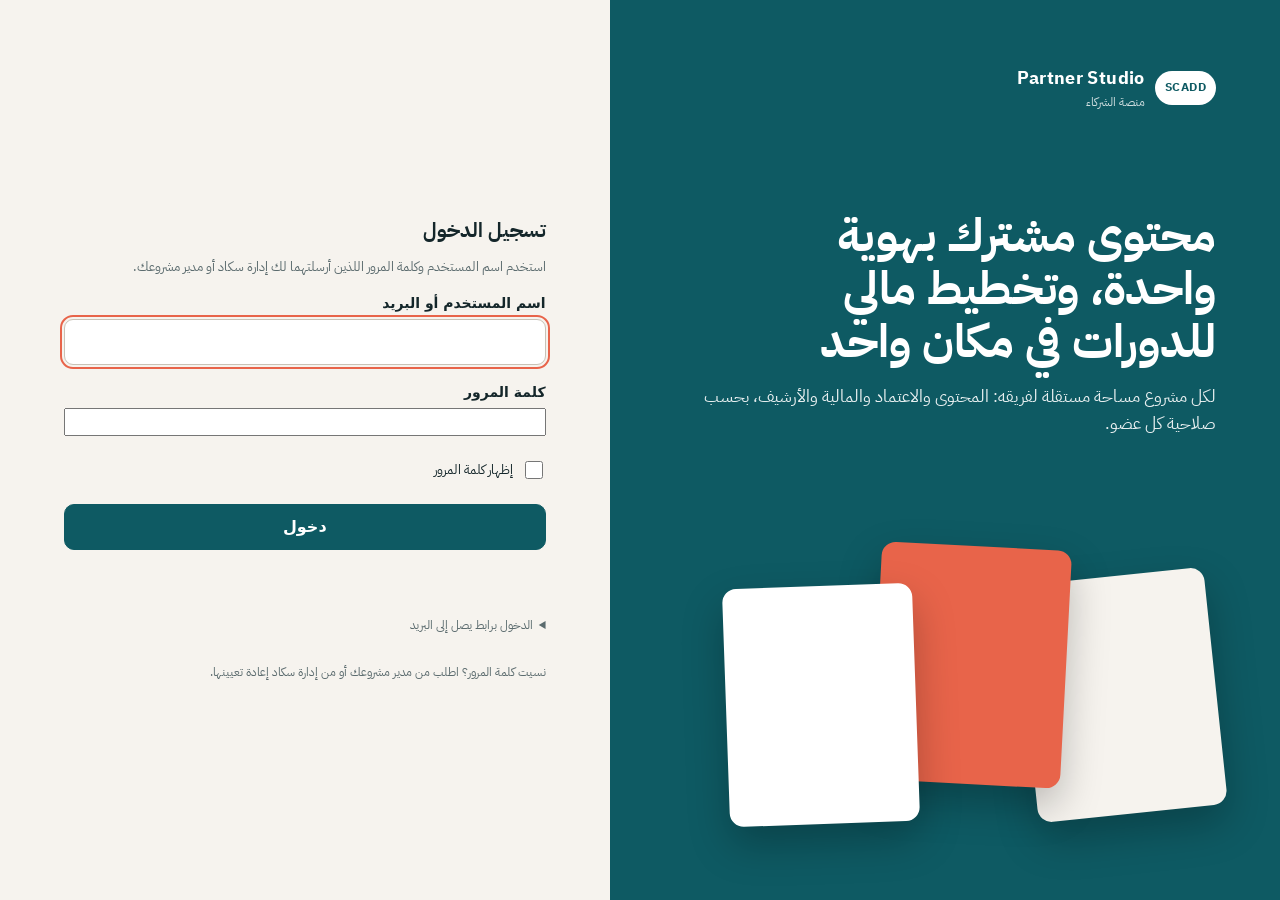
==== commit b744448c: "Go live: connected platform at root, demo at /demo/ Co-Authored-By: Claude Opus 5.5 <noreply@anthrop" ====
--- a/index.html
+++ b/index.html
@@ -525,9 +525,10 @@
   $('#root').innerHTML = `<div class="app"><aside class="side"><div class="brandmark"><div class="mark">SCADD</div><div><b>Partner Studio</b><span>معهد سكاد للتعليم والتدريب السريري</span></div></div>
     ${ONLINE && S.projects.length > 1 ? `<label class="projsel"><span>المشروع</span><select id="psel">${S.projects.map(p => `<option value="${p.id}" ${p.id === S.pid ? 'selected' : ''}>${esc(p.name)}</option>`).join('')}</select></label>` : ONLINE && currentProject() ? `<div class="projsel"><span>المشروع</span><b>${esc(currentProject().name)}</b></div>` : ''}
     <nav aria-label="الأقسام">${NAV.filter(n => n[2](C)).map(([id,label]) => `<a href="#${id}" ${id===v?'aria-current="page"':''}>${label}${id==='review'&&pending?`<span class="count">${pending}</span>`:''}</a>`).join('')}</nav>
-    <div class="who"><div class="nm"><b>${esc(S.user.name)}</b><br><span style="opacity:.8">${esc(S.user.title)}</span></div><span class="sync" id="sync" role="status">${ONLINE ? 'متصل · محفوظ' : 'وضع تجريبي · محفوظ في هذا المتصفح'}</span><button id="logout">${ONLINE ? 'تسجيل الخروج' : 'تبديل الحساب'}</button></div></aside><main id="main"></main></div>`;
+    <div class="who"><div class="nm"><b>${esc(S.user.name)}</b><br><span style="opacity:.8">${esc(S.user.title)}</span></div><span class="sync" id="sync" role="status">${ONLINE ? 'متصل · محفوظ' : 'وضع تجريبي · محفوظ في هذا المتصفح'}</span>${ONLINE ? '<button id="chpw">تغيير كلمة المرور</button>' : ''}<button id="logout">${ONLINE ? 'تسجيل الخروج' : 'تبديل الحساب'}</button></div></aside><main id="main"></main></div>`;
   $('#logout').onclick = async () => { if (ONLINE) { await flushSync(); await sb.auth.signOut(); S.user = null; S.designs = []; S.partners = []; S.projects = []; history.replaceState(null, '', location.pathname); route(); return; } S.user = null; save(); location.hash = ''; route(); };
   $('#psel') && ($('#psel').onchange = e => switchProject(e.target.value));
+  $('#chpw') && ($('#chpw').onclick = () => renderChangePassword(false, () => route()));
   ({home:renderHome, studio:renderStudio, library:renderLibrary, review:renderReview, brand:renderBrand, finance:renderFinance, dashboard:renderDashboard, projects:renderProjects, team:renderTeam, users:renderUsers, archive:renderArchive})[v]();
   if (ONLINE) refreshIfStale();
   document.title = 'SCADD Partner Studio — ' + NAV.find(n => n[0] === v)[1];
@@ -760,6 +761,8 @@
 const ROLE_LABEL = {owner:'مالك المنصة', admin:'إدارة سكاد', manager:'مدير المشروع', reviewer:'مراجع المحتوى', editor:'محرر المحتوى', finance:'المالية', viewer:'اطلاع فقط'};
 const ROLE_HINT = {manager:'يدير المشروع ومحتواه وماليته وفريقه', reviewer:'يعتمد المحتوى أو يعيده بملاحظة', editor:'يُنشئ المحتوى ويعدّله ويرسله للاعتماد', finance:'يرى التخطيط المالي ويعدّله فقط', viewer:'يرى المحتوى المعتمد والأرشيف فقط'};
 const STATUS_LABEL = {planning:'قيد التخطيط', active:'نشط', completed:'مكتمل', archived:'مؤرشف'};
+const DRIVE_ON = !!CFG.driveEnabled;
+const toEmail = l => { l = String(l || '').trim().toLowerCase(); return l.includes('@') ? l : l + '@team.scadd.jo'; };
 const snap = {designs:new Map(), partners:new Map(), courses:new Map()};
 let syncTimer = null, syncChain = Promise.resolve(), lastLoad = 0, sessionStarting = false, dirty = false;
 const fmtAt = iso => { try { return new Intl.DateTimeFormat('ar-EG-u-nu-latn', {dateStyle:'medium', timeStyle:'short'}).format(new Date(iso)); } catch { return iso; } };
@@ -920,21 +923,49 @@
 
 /* sign-in and session */
 function renderOnlineLogin(msg){
-  $('#root').innerHTML = `<div class="login"><section class="hero"><div><div class="brandmark"><div class="mark">SCADD</div><div><b>Partner Studio</b><span>منصة الشركاء · media.scadd.jo</span></div></div></div>
+  $('#root').innerHTML = `<div class="login"><section class="hero"><div><div class="brandmark"><div class="mark">SCADD</div><div><b>Partner Studio</b><span>منصة الشركاء</span></div></div></div>
   <div><h1>محتوى مشترك بهوية واحدة، وتخطيط مالي للدورات في مكان واحد</h1><p>لكل مشروع مساحة مستقلة لفريقه: المحتوى والاعتماد والمالية والأرشيف، بحسب صلاحية كل عضو.</p></div>
   <div class="stack" aria-hidden="true"><div style="width:190px;height:238px;background:#f6f3ee;inset-inline-start:0;top:40px;transform:rotate(-6deg)"></div><div style="width:190px;height:238px;background:#e8644a;inset-inline-start:150px;top:10px;transform:rotate(3deg)"></div><div style="width:190px;height:238px;background:#ffffff;inset-inline-start:300px;top:50px;transform:rotate(-2deg)"></div></div></section>
-  <section class="pick"><h2>تسجيل الدخول</h2><p class="muted small">أدخل بريدك المسجّل لدى سكاد، وسيصلك رابط دخول آمن صالح لمرة واحدة. لا حاجة إلى كلمة مرور.</p>
-  <form id="lf" class="grid" novalidate><label class="f" for="em">البريد الإلكتروني<input id="em" type="email" inputmode="email" autocomplete="email" dir="ltr" required placeholder="name@organization.org"></label>
-  <button class="btn primary" id="lb" type="submit">إرسال رابط الدخول</button></form>
+  <section class="pick"><h2>تسجيل الدخول</h2><p class="muted small">استخدم اسم المستخدم وكلمة المرور اللذين أرسلتهما لك إدارة سكاد أو مدير مشروعك.</p>
+  <form id="pf" class="grid" novalidate>
+    <label class="f" for="lg">اسم المستخدم أو البريد<input id="lg" autocomplete="username" dir="ltr" autocapitalize="none" spellcheck="false" required></label>
+    <label class="f" for="pw">كلمة المرور<input id="pw" type="password" autocomplete="current-password" dir="ltr" required></label>
+    <label class="toggle"><input type="checkbox" id="showpw"> إظهار كلمة المرور</label>
+    <button class="btn primary" id="pb" type="submit">دخول</button></form>
   <div id="lmsg" role="status" class="small" style="min-height:24px">${msg ? esc(msg) : ''}</div>
-  <p class="note">الحسابات تُنشأ بدعوة من إدارة سكاد أو من مدير المشروع. إن لم تصلك رسالة خلال دقائق، فتحقق من مجلد الرسائل غير المرغوب فيها.</p></section></div>`;
+  <details class="note"><summary>الدخول برابط يصل إلى البريد</summary>
+    <form id="lf" class="grid" novalidate style="margin-top:10px"><label class="f" for="em">البريد الإلكتروني<input id="em" type="email" inputmode="email" autocomplete="email" dir="ltr" placeholder="name@organization.org"></label>
+    <button class="btn" id="lb" type="submit">إرسال رابط الدخول</button><p class="small muted">يعمل فقط للحسابات المسجّلة ببريد حقيقي، ويُفتح الرابط من الجهاز نفسه.</p></form></details>
+  <p class="note">نسيت كلمة المرور؟ اطلب من مدير مشروعك أو من إدارة سكاد إعادة تعيينها.</p></section></div>`;
+  $('#showpw').onchange = e => { $('#pw').type = e.target.checked ? 'text' : 'password'; };
+  $('#pf').onsubmit = async e => { e.preventDefault(); const login = $('#lg').value.trim(), pw = $('#pw').value, m = $('#lmsg'), b = $('#pb');
+    if (!login || !pw) { m.textContent = 'اكتب اسم المستخدم وكلمة المرور.'; return; }
+    b.disabled = true; b.textContent = 'جارٍ الدخول…';
+    const {error} = await sb.auth.signInWithPassword({email:toEmail(login), password:pw});
+    b.disabled = false; b.textContent = 'دخول';
+    if (error) m.textContent = /invalid|credentials/i.test(error.message) ? 'اسم المستخدم أو كلمة المرور غير صحيحة.' : /banned/i.test(error.message) ? 'هذا الحساب موقوف. تواصل مع إدارة سكاد.' : /rate|too many/i.test(error.message) ? 'محاولات كثيرة. انتظر دقيقة ثم أعد المحاولة.' : 'تعذّر الدخول: ' + arErr(error); };
   $('#lf').onsubmit = async e => { e.preventDefault(); const email = $('#em').value.trim().toLowerCase(), m = $('#lmsg'), b = $('#lb');
-    if (!/^[^\s@]+@[^\s@]+\.[^\s@]+$/.test(email)) { m.textContent = 'اكتب بريداً إلكترونياً صحيحاً.'; $('#em').focus(); return; }
-    b.disabled = true; b.textContent = 'جارٍ الإرسال…';
-    const {error} = await sb.auth.signInWithOtp({email, options:{shouldCreateUser:false, emailRedirectTo:location.origin + location.pathname}});
-    b.disabled = false; b.textContent = 'إرسال رابط الدخول';
-    if (error) m.textContent = /signup|not allowed|not found|Signups/i.test(error.message) ? 'هذا البريد غير مسجّل في المنصة. اطلب دعوة من إدارة سكاد أو من مدير مشروعك.' : /rate|seconds/i.test(error.message) ? 'طلبات كثيرة خلال وقت قصير. انتظر دقيقة ثم أعد المحاولة.' : 'تعذّر الإرسال: ' + error.message;
+    if (!/^[^\s@]+@[^\s@]+\.[^\s@]+$/.test(email)) { m.textContent = 'اكتب بريداً إلكترونياً صحيحاً.'; return; }
+    b.disabled = true; const {error} = await sb.auth.signInWithOtp({email, options:{shouldCreateUser:false, emailRedirectTo:location.origin + location.pathname}}); b.disabled = false;
+    if (error) m.textContent = /signup|not allowed|not found|Signups/i.test(error.message) ? 'هذا البريد غير مسجّل في المنصة.' : /rate|seconds/i.test(error.message) ? 'طلبات كثيرة خلال وقت قصير. انتظر دقيقة.' : 'تعذّر الإرسال: ' + error.message;
     else m.innerHTML = `أُرسل رابط الدخول إلى <b dir="ltr">${esc(email)}</b>. افتح الرابط من هذا الجهاز.`; };
+  setTimeout(() => $('#lg')?.focus(), 50);
+}
+function renderChangePassword(forced, onDone){
+  $('#root').innerHTML = `<main style="max-width:520px;margin:8vh auto;padding:24px"><div class="card grid"><div class="brandmark"><div class="mark">SCADD</div><b style="color:var(--teal-ink)">Partner Studio</b></div>
+    <h1>${forced ? 'اختر كلمة مرور خاصة بك' : 'تغيير كلمة المرور'}</h1><p class="muted">${forced ? 'دخلت بكلمة مرور أولية. لحماية حسابك، اختر كلمة مرور جديدة لا يعرفها غيرك.' : 'اختر كلمة مرور جديدة.'}</p>
+    <form id="cp" class="grid" novalidate><label class="f">كلمة المرور الجديدة<span class="hint">8 أحرف على الأقل، ويُفضَّل أن تجمع حروفاً وأرقاماً</span><input id="np1" type="password" autocomplete="new-password" dir="ltr"></label>
+    <label class="f">تأكيد كلمة المرور<input id="np2" type="password" autocomplete="new-password" dir="ltr"></label>
+    <div class="row"><button class="btn primary" type="submit" id="cpb">حفظ كلمة المرور</button>${forced ? '<button class="btn ghost" type="button" id="cpo">تسجيل الخروج</button>' : '<button class="btn ghost" type="button" id="cpc">إلغاء</button>'}</div></form>
+    <div id="cpm" role="status" class="small"></div></div></main>`;
+  $('#cpo') && ($('#cpo').onclick = async () => { await sb.auth.signOut(); S.user = null; route(); });
+  $('#cpc') && ($('#cpc').onclick = () => onDone());
+  $('#cp').onsubmit = async e => { e.preventDefault(); const a = $('#np1').value, b = $('#np2').value, m = $('#cpm');
+    if (a.length < 8) { m.textContent = 'كلمة المرور 8 أحرف على الأقل.'; return; }
+    if (a !== b) { m.textContent = 'كلمتا المرور غير متطابقتين.'; return; }
+    $('#cpb').disabled = true; const {error} = await sb.auth.updateUser({password:a});
+    if (error) { $('#cpb').disabled = false; m.textContent = /same|different/i.test(error.message) ? 'اختر كلمة مرور مختلفة عن الحالية.' : /weak|short/i.test(error.message) ? 'كلمة المرور ضعيفة؛ أضف أرقاماً ورموزاً.' : 'تعذّر الحفظ: ' + arErr(error); return; }
+    await sb.rpc('password_changed'); toast('حُفظت كلمة المرور الجديدة.'); onDone(); };
 }
 function renderStatus(title, body, withLogout = true){
   $('#root').innerHTML = `<main style="max-width:560px;margin:10vh auto;padding:24px"><div class="card grid"><div class="brandmark"><div class="mark">SCADD</div><b style="color:var(--teal-ink)">Partner Studio</b></div><h1>${esc(title)}</h1><p class="muted">${body}</p>${withLogout ? '<div class="row"><button class="btn" id="so">تسجيل الخروج</button><button class="btn ghost" id="rl">إعادة المحاولة</button></div>' : ''}</div></main>`;
@@ -947,7 +978,8 @@
     if (error) throw error;
     if (!prof) throw new Error('لم يُعثر على ملف الحساب');
     if (!prof.active) { renderStatus('الحساب موقوف', 'أُوقف هذا الحساب من إدارة سكاد. تواصل معها إذا كان ذلك عن طريق الخطأ.'); return; }
-    S.user = {id:prof.id, email:prof.email || session.user.email, name:prof.full_name || session.user.email, globalRole:prof.global_role, staff:['owner','admin'].includes(prof.global_role), owner:prof.global_role === 'owner'};
+    if (prof.must_change_password) { sessionStarting = false; renderChangePassword(true, () => { location.reload(); }); return; }
+    S.user = {id:prof.id, email:prof.email || session.user.email, username:prof.username, name:prof.full_name || prof.username || session.user.email, globalRole:prof.global_role, staff:['owner','admin'].includes(prof.global_role), owner:prof.global_role === 'owner'};
     await loadAll();
     if (!S.user.staff && !S.projects.length) { const em = S.user.email; S.user = null; renderStatus('حسابك بانتظار التفعيل', `سُجّل دخولك بالبريد <b dir="ltr">${esc(em)}</b>، ولم تُضَف بعد إلى أي مشروع. سيضيفك مدير المشروع أو إدارة سكاد، ثم أعد تحميل الصفحة.`); return; }
     if (location.search.includes('code=')) history.replaceState(null, '', location.pathname + location.hash);
@@ -986,8 +1018,45 @@
     member_removed:`أزال <span dir="ltr">${esc(d.email)}</span> من الفريق`, member_role:`غيّر دور <span dir="ltr">${esc(d.email)}</span> إلى ${ROLE_LABEL[d.role] || d.role}`, user_invited:`دعا <span dir="ltr">${esc(d.email)}</span>`, user_attached:`أضاف حساباً قائماً <span dir="ltr">${esc(d.email)}</span>`,
     user_deactivated:`أوقف حساب <span dir="ltr">${esc(d.email)}</span>`, user_reactivated:`أعاد تفعيل <span dir="ltr">${esc(d.email)}</span>`, global_role:`غيّر الصلاحية العامة لـ <span dir="ltr">${esc(d.email)}</span>`,
     design_created:`أنشأ ${t}`, design_pending:`أرسل ${t} للاعتماد`, design_approved:`اعتمد ${t} (الإصدار ${esc(d.version)})`, design_returned:`أعاد ${t} بملاحظة`, design_draft:`أعاد ${t} مسودة`,
+    user_created:`أنشأ حساب <span dir="ltr">${esc(d.email)}</span>${d.role ? ' بصفة ' + (ROLE_LABEL[d.role] || d.role) : ''}`, password_reset:`أعاد تعيين كلمة مرور <span dir="ltr">${esc(d.email)}</span>`,
     archive_upload:`أرشف <bdi>${esc(d.name)}</bdi>`, archive_folder_created:'أنشأ مجلد الأرشيف في Google Drive'};
   return map[a.action] || esc(a.action);
+}
+const genPassword = () => { const A = 'ABCDEFGHJKLMNPQRSTUVWXYZ', a = 'abcdefghijkmnpqrstuvwxyz', d = '23456789', y = '#@%+=';
+  const r = n => { const b = new Uint32Array(1); crypto.getRandomValues(b); return b[0] % n; }, pick = set => set[r(set.length)];
+  const chars = [pick(A), pick(A), pick(y), ...Array.from({length:5}, () => pick(a)), pick(d), pick(d), pick(d), pick(A)];
+  for (let i = chars.length - 1; i > 0; i--) { const j = r(i + 1); [chars[i], chars[j]] = [chars[j], chars[i]]; } return chars.join(''); };
+const loginLabel = u => u?.username || u?.email || '';
+function showCredentials(title, login, password, note){
+  const site = location.origin + location.pathname;
+  const text = `بيانات الدخول إلى منصة سكاد للشركاء\nالرابط: ${site}\nاسم المستخدم: ${login}\nكلمة المرور الأولية: ${password}\nسيُطلب منك اختيار كلمة مرور جديدة عند أول دخول.`;
+  dialog(title, `<p class="small muted">${esc(note || 'أرسل هذه البيانات إلى صاحب الحساب بطريقة آمنة (مثل رسالة مباشرة). لن تظهر كلمة المرور مرة أخرى.')}</p>
+    <div class="caption" id="cred" dir="rtl" style="max-height:none;white-space:normal;line-height:2">بيانات الدخول إلى منصة سكاد للشركاء<br>الرابط: <bdi dir="ltr">${esc(site)}</bdi><br>اسم المستخدم: <bdi dir="ltr"><b>${esc(login)}</b></bdi><br>كلمة المرور الأولية: <bdi dir="ltr"><b>${esc(password)}</b></bdi><br>سيُطلب منك اختيار كلمة مرور جديدة عند أول دخول.</div>`, [
+    ['نسخ البيانات', 'primary', () => { navigator.clipboard?.writeText(text).then(() => toast('نُسخت بيانات الدخول.'), () => toast('حدّد النص وانسخه يدوياً.')); return false; }], ['تم', '', () => {}]]);
+}
+function credentialFields(defaultRole, roleOpts, extra = ''){
+  return `<div class="grid"><label class="f">الاسم الكامل<input id="cu-name" placeholder="مثال: سارة أحمد"></label>
+    <label class="f">اسم المستخدم<span class="hint">بالإنجليزية، 3 أحرف على الأقل، مثل sara.ahmed — أو اكتب بريداً إلكترونياً</span><input id="cu-login" dir="ltr" autocapitalize="none" spellcheck="false" placeholder="sara.ahmed"></label>
+    <label class="f">كلمة المرور الأولية<span class="hint">اقترحها النظام؛ يمكنك تغييرها. سيُطلب من العضو تغييرها عند أول دخول</span>
+      <div class="row" style="flex-wrap:nowrap"><input id="cu-pass" dir="ltr" value="${genPassword()}" style="flex:1"><button type="button" class="btn" id="cu-gen">اقتراح أخرى</button></div></label>
+    ${roleOpts ? `<label class="f">الدور<select id="cu-role">${roleOpts}</select></label>` : ''}${extra}</div>`;
+}
+function bindCredentialFields(){ $('#cu-gen') && ($('#cu-gen').onclick = () => { $('#cu-pass').value = genPassword(); }); }
+async function createAccount({project, role, partner, globalRole}){
+  const name = $('#cu-name').value.trim(), login = $('#cu-login').value.trim(), password = $('#cu-pass').value;
+  if (!login) { toast('اكتب اسم المستخدم.'); return null; }
+  if (!login.includes('@') && !/^[a-zA-Z0-9][a-zA-Z0-9._-]{2,39}$/.test(login)) { toast('اسم المستخدم: 3 أحرف إنجليزية أو أرقام على الأقل، ويمكن أن يحوي . _ -'); return null; }
+  if (password.length < 8) { toast('كلمة المرور الأولية 8 أحرف على الأقل.'); return null; }
+  const exists = (S.profiles || []).some(p => (p.username && p.username === login.toLowerCase()) || (p.email && p.email === toEmail(login)));
+  const {error} = await sb.rpc('admin_create_user', {p_login:login, p_password:password, p_full_name:name || null, p_partner:partner || null, p_global_role:globalRole || null, p_project:project || null, p_role:role || null});
+  if (error) { toast(arErr(error)); return null; }
+  return {login: login.includes('@') ? login.toLowerCase() : login.toLowerCase(), password, existed: exists};
+}
+async function driveSync(pid){ if (!DRIVE_ON) return; try { await callFn('drive', pid ? {action:'sync', project_id:pid} : {action:'sync'}); } catch {} }
+async function resetPassword(user){
+  const pw = genPassword();
+  dialog('إعادة تعيين كلمة المرور', `<p>ستُنشأ كلمة مرور أولية جديدة لـ <b dir="ltr">${esc(loginLabel(user))}</b>، ويُطلب منه تغييرها عند الدخول التالي. لن تعمل كلمة المرور الحالية بعد ذلك.</p>`, [
+    ['إعادة التعيين', 'primary', () => { (async () => { const {error} = await sb.rpc('admin_set_password', {p_user:user.id, p_password:pw}); if (error) return toast(arErr(error)); showCredentials('كلمة المرور الجديدة', loginLabel(user), pw); })(); }], ['إلغاء', '', () => {}]]);
 }
 async function switchProject(pid){ await flushSync(); editing = null; applyProject(pid); route(); }
 
@@ -1001,8 +1070,8 @@
   const alerts = [];
   rows.forEach(x => { if (x.be != null && x.c.trainees < x.be) alerts.push(['warn', `${esc(x.p.name)}: التسجيل ${n0(x.c.trainees)} أقل من نقطة التعادل (${n0(x.be)}).`, x.p.id, 'finance']); });
   pending.filter(d => ageDays(d.updatedAt) >= 2).forEach(d => alerts.push(['warn', `«${esc(d.fields.title || TEMPLATES[d.template].name)}» بانتظار الاعتماد منذ ${n0(ageDays(d.updatedAt))} أيام.`, d.projectId, 'review']));
-  (S.memberships || []).filter(m => m.drive_status === 'failed').forEach(m => alerts.push(['bad', `وصول Drive لم يُمنح لـ <span dir="ltr">${esc(profileOf(m.user_id)?.email || '')}</span> في ${esc(S.projects.find(p => p.id === m.project_id)?.name || '')}: ${esc(m.drive_error || '')}`, m.project_id, 'team']));
-  live.filter(p => !p.drive_folder_id).forEach(p => alerts.push(['warn', `${esc(p.name)}: لم يُنشأ مجلد الأرشيف بعد.`, p.id, 'archive']));
+  (DRIVE_ON ? S.memberships || [] : []).filter(m => m.drive_status === 'failed').forEach(m => alerts.push(['bad', `وصول Drive لم يُمنح لـ <span dir="ltr">${esc(profileOf(m.user_id)?.email || '')}</span> في ${esc(S.projects.find(p => p.id === m.project_id)?.name || '')}: ${esc(m.drive_error || '')}`, m.project_id, 'team']));
+  (DRIVE_ON ? live : []).filter(p => !p.drive_folder_id).forEach(p => alerts.push(['warn', `${esc(p.name)}: لم يُنشأ مجلد الأرشيف بعد.`, p.id, 'archive']));
   (S.profiles || []).filter(u => u.active && !u.global_role && !(S.memberships || []).some(m => m.user_id === u.id)).forEach(u => alerts.push(['warn', `<span dir="ltr">${esc(u.email)}</span> سجّل دخوله ولم يُضَف إلى أي مشروع.`, null, 'users']));
   $('#main').innerHTML = `<div class="head"><div><h1>لوحة المدير</h1><p class="muted">كل المشاريع في مكان واحد · ${esc(new Intl.DateTimeFormat('ar-EG-u-nu-latn', {dateStyle:'full'}).format(new Date()))}</p></div>${S.user.staff ? '<a class="btn primary" href="#projects">مشروع جديد</a>' : ''}</div>
   <div class="tiles" style="margin-bottom:16px">
@@ -1019,7 +1088,7 @@
       <td style="color:var(${x.r.profit < 0 ? '--bad' : '--ok'});font-weight:600">${usd(x.r.profit)}</td>
       <td>${x.be == null ? 'غير متحققة' : x.c.trainees >= x.be ? '<span class="tag st-approved">متحققة</span>' : `<span class="tag st-returned">ينقص ${n0(x.be - x.c.trainees)}</span>`}</td>
       <td>${x.pend.length ? `<b>${n0(x.pend.length)}</b>` : '—'}</td><td>${n0(x.members)}</td>
-      <td>${x.p.drive_folder_url ? `<a href="${esc(x.p.drive_folder_url)}" target="_blank" rel="noopener">${n0(x.files)} ملف</a>` : '<span class="muted small">لا مجلد</span>'}</td>
+      <td>${!DRIVE_ON ? '<span class="muted small">غير مفعّل</span>' : x.p.drive_folder_url ? `<a href="${esc(x.p.drive_folder_url)}" target="_blank" rel="noopener">${n0(x.files)} ملف</a>` : '<span class="muted small">لا مجلد</span>'}</td>
       <td><button class="btn" data-go="${x.p.id}">فتح</button></td></tr>`).join('') || '<tr><td colspan="9" class="muted">لا توجد مشاريع جارية.</td></tr>'}
   </tbody></table></div></div>
   <div class="grid g2"><div class="card"><h2>تنبيهات تحتاج قراراً</h2><div class="checks" style="margin-top:10px">${alerts.map(([lv, t, pid, view]) => `<div class="chk ${lv}"><b>${lv === 'bad' ? 'عاجل' : 'تنبيه'}</b><span style="flex:1">${t}</span>${view ? `<button class="btn ghost" style="min-height:32px;padding:2px 8px" data-alert="${pid || ''}" data-view="${view}">عرض</button>` : ''}</div>`).join('') || '<div class="chk ok"><b>سليم</b><span>لا توجد تنبيهات حالياً.</span></div>'}</div></div>
@@ -1035,7 +1104,7 @@
     <div class="row"><label class="f" style="font-weight:400">الحالة<select data-pstatus="${p.id}">${Object.entries(STATUS_LABEL).map(([k, l]) => `<option value="${k}" ${p.status === k ? 'selected' : ''}>${l}</option>`).join('')}</select></label>
     <label class="f" style="font-weight:400">الاعتماد النهائي للمحتوى<select data-papproval="${p.id}"><option value="scadd" ${p.approval_mode === 'scadd' ? 'selected' : ''}>سكاد فقط</option><option value="project" ${p.approval_mode === 'project' ? 'selected' : ''}>مدير المشروع أيضاً</option></select></label>
     <button class="btn" data-pteam="${p.id}">الفريق</button><button class="btn" data-go="${p.id}">فتح</button></div></div>
-    <p class="small" style="margin-top:8px">${p.drive_folder_url ? `الأرشيف: <a href="${esc(p.drive_folder_url)}" target="_blank" rel="noopener">مجلد Google Drive</a>` : `<span class="muted">لا يوجد مجلد أرشيف.</span> <button class="btn ghost" data-folder="${p.id}">إنشاء المجلد</button>`}</p></div>`).join('') || '<div class="card muted">لا توجد مشاريع بعد.</div>'}</div>`;
+    <p class="small" style="margin-top:8px">${!DRIVE_ON ? '<span class="muted">أرشيف Google Drive غير مفعّل بعد.</span>' : p.drive_folder_url ? `الأرشيف: <a href="${esc(p.drive_folder_url)}" target="_blank" rel="noopener">مجلد Google Drive</a>` : `<span class="muted">لا يوجد مجلد أرشيف.</span> <button class="btn ghost" data-folder="${p.id}">إنشاء المجلد</button>`}</p></div>`).join('') || '<div class="card muted">لا توجد مشاريع بعد.</div>'}</div>`;
   document.querySelectorAll('[data-go]').forEach(b => b.onclick = async () => { await switchProject(b.dataset.go); location.hash = 'home'; });
   document.querySelectorAll('[data-pteam]').forEach(b => b.onclick = async () => { await switchProject(b.dataset.pteam); location.hash = 'team'; });
   const upd = async (id, patch, okMsg) => { const {error} = await sb.from('projects').update(patch).eq('id', id); if (error) return toast(arErr(error)); Object.assign(S.projects.find(p => p.id === id), patch); if (id === S.pid) applyProject(id); toast(okMsg); };
@@ -1047,7 +1116,7 @@
     <label class="f" id="np-pnew-l" hidden>اسم الجهة الجديدة<input id="np-pnew"></label>
     <div class="grid g2"><label class="f">المدينة<input id="np-city"></label><label class="f">تاريخ البدء<input id="np-start" type="date"></label></div>
     <div class="grid g2"><label class="f">السعة<input id="np-cap" type="number" min="0" value="25"></label><label class="f">الاعتماد النهائي<select id="np-appr"><option value="scadd">سكاد فقط</option><option value="project">مدير المشروع أيضاً</option></select></label></div>
-    <p class="small muted">يُنشأ للمشروع مجلد أرشيف في Google Drive تلقائياً.</p></div>`, [
+    ${DRIVE_ON ? '<p class="small muted">يُنشأ للمشروع مجلد أرشيف في Google Drive تلقائياً.</p>' : ''}</div>`, [
     ['إنشاء المشروع', 'primary', () => { createProject(); return false; }], ['إلغاء', '', () => {}]]);
   $('#np-partner') && ($('#np-partner').onchange = e => { $('#np-pnew-l').hidden = e.target.value !== '__new'; });
 }
@@ -1059,8 +1128,8 @@
   const course = {...courseOf({...COURSE_DEFAULT}), title:name, capacity:Math.max(0, Math.floor(+$('#np-cap').value || 0)), trainees:0};
   const {data:p, error} = await sb.from('projects').insert({name, partner_id:partner, city:$('#np-city').value.trim() || null, start_date:$('#np-start').value || null, approval_mode:$('#np-appr').value, status:'planning', course}).select().single();
   if (error) return toast(arErr(error));
-  $('#dlg').hidden = true; toast('أُنشئ المشروع. جارٍ إنشاء مجلد الأرشيف…');
-  try { await callFn('drive', {action:'ensure_folder', project_id:p.id}); toast('أُنشئ المشروع ومجلد أرشيفه.'); } catch (e) { toast('أُنشئ المشروع، وتعذّر إنشاء مجلد الأرشيف الآن: ' + arErr(e)); }
+  $('#dlg').hidden = true; toast('أُنشئ المشروع.');
+  if (DRIVE_ON) { try { await callFn('drive', {action:'ensure_folder', project_id:p.id}); toast('أُنشئ المشروع ومجلد أرشيفه.'); } catch (e) { toast('أُنشئ المشروع، وتعذّر إنشاء مجلد الأرشيف الآن: ' + arErr(e)); } }
   await loadAll(); await switchProject(p.id); location.hash = 'team';
 }
 
@@ -1069,55 +1138,57 @@
   const p = currentProject(); if (!p) { $('#main').innerHTML = '<div class="card muted">اختر مشروعاً أولاً.</div>'; return; }
   const c = caps(), allowReviewer = c.staff || p.approval_mode === 'project';
   const ms = (S.memberships || []).filter(m => m.project_id === p.id).map(m => ({...m, prof:profileOf(m.user_id) || {}}));
-  const dStat = m => m.drive_status === 'granted' ? '<span class="tag st-approved">مفعّل في Drive</span>' : m.drive_status === 'failed' ? `<span class="tag st-returned" title="${esc(m.drive_error || '')}">دون Drive</span>` : '<span class="tag st-draft">قيد المزامنة</span>';
+  const dStat = m => !DRIVE_ON ? '' : m.drive_status === 'granted' ? '<span class="tag st-approved">مفعّل في Drive</span>' : m.drive_status === 'failed' ? `<span class="tag st-returned" title="${esc(m.drive_error || '')}">دون Drive</span>` : '<span class="tag st-draft">قيد المزامنة</span>';
   $('#main').innerHTML = `<div class="head"><div><h1>فريق المشروع</h1><p class="muted">${esc(p.name)} · الاعتماد النهائي للمحتوى: <b>${p.approval_mode === 'project' ? 'مدير المشروع وسكاد' : 'سكاد فقط'}</b></p></div><button class="btn primary" id="addm">إضافة عضو</button></div>
-  <div class="card"><div class="list">${ms.map(m => `<div class="it" style="flex-wrap:wrap"><div><b>${esc(m.prof.full_name || m.prof.email || '')}</b>${m.prof.active === false ? ' <span class="tag st-returned">موقوف</span>' : ''}<div class="small muted" dir="ltr" style="text-align:right">${esc(m.prof.email || '')}</div>${m.drive_status === 'failed' ? `<div class="small" style="color:var(--warn)">${esc(m.drive_error || '')}</div>` : ''}</div>
+  <div class="card"><div class="list">${ms.map(m => `<div class="it" style="flex-wrap:wrap"><div><b>${esc(m.prof.full_name || m.prof.email || '')}</b>${m.prof.active === false ? ' <span class="tag st-returned">موقوف</span>' : ''}<div class="small muted" dir="ltr" style="text-align:right">${esc(loginLabel(m.prof))}</div>${DRIVE_ON && m.drive_status === 'failed' ? `<div class="small" style="color:var(--warn)">${esc(m.drive_error || '')}</div>` : ''}</div>
     <div class="row">${dStat(m)}<select data-mrole="${m.user_id}" aria-label="دور ${esc(m.prof.email || '')}" ${!c.staff && m.role === 'manager' ? 'disabled' : ''}>${roleOptions(m.role, c.staff, allowReviewer)}</select>
-    <button class="btn" data-mdel="${m.user_id}" ${!c.staff && m.role === 'manager' ? 'disabled' : ''}>إزالة</button></div></div>`).join('') || '<p class="muted">لا يوجد أعضاء بعد. أضف مدير المشروع أولاً.</p>'}</div>
+    <button class="btn" data-mpw="${m.user_id}" ${(!c.staff && m.role === 'manager') || m.prof.global_role ? 'hidden' : ''}>كلمة المرور</button><button class="btn" data-mdel="${m.user_id}" ${!c.staff && m.role === 'manager' ? 'disabled' : ''}>إزالة</button></div></div>`).join('') || '<p class="muted">لا يوجد أعضاء بعد. أضف مدير المشروع أولاً.</p>'}</div>
   <div class="grid g2" style="margin-top:14px">${Object.entries(ROLE_HINT).map(([k, h]) => `<p class="small"><b>${ROLE_LABEL[k]}:</b> <span class="muted">${h}</span></p>`).join('')}</div>
-  <p class="note">يُمنح كل عضو وصولاً إلى مجلد المشروع في Google Drive بحسب دوره، ويُسحب الوصول عند إزالته أو إيقاف حسابه. من لا يملك حساب Google يصل إلى الملفات من صفحة الأرشيف داخل المنصة.</p></div>`;
-  const after = async (msg) => { try { await callFn('drive', {action:'sync', project_id:p.id}); } catch {} await loadAll(); renderTeam(); toast(msg); };
+  <p class="note">${DRIVE_ON ? 'يُمنح كل عضو وصولاً إلى مجلد المشروع في Google Drive بحسب دوره، ويُسحب الوصول عند إزالته أو إيقاف حسابه.' : 'تنشئ أنت اسم المستخدم وكلمة المرور الأولية، ويُطلب من العضو تغييرها عند أول دخول. لا تُرسل أي رسائل بريد.'}</p></div>`;
+  const after = async (msg) => { await driveSync(p.id); await loadAll(); renderTeam(); toast(msg); };
+  document.querySelectorAll('[data-mpw]').forEach(b => b.onclick = () => resetPassword(profileOf(b.dataset.mpw) || {id:b.dataset.mpw}));
   document.querySelectorAll('[data-mrole]').forEach(s => s.onchange = async () => { const {error} = await sb.from('project_members').update({role:s.value}).eq('project_id', p.id).eq('user_id', s.dataset.mrole); if (error) { toast(arErr(error)); return renderTeam(); } after('حُدّث الدور ووصول Drive.'); });
   document.querySelectorAll('[data-mdel]').forEach(b => b.onclick = () => dialog('إزالة العضو', '<p>سيفقد هذا العضو الوصول إلى المشروع وإلى مجلد أرشيفه في Google Drive. يبقى حسابه قائماً لمشاريعه الأخرى.</p>', [
     ['إزالة', 'primary', () => { (async () => { const {error} = await sb.from('project_members').delete().eq('project_id', p.id).eq('user_id', b.dataset.mdel); if (error) return toast(arErr(error)); after('أُزيل العضو وسُحب وصوله.'); })(); }], ['إلغاء', '', () => {}]]));
-  $('#addm').onclick = () => dialog('إضافة عضو إلى ' + p.name, `<div class="grid"><label class="f">البريد الإلكتروني<input id="am-email" type="email" dir="ltr" placeholder="name@organization.org"></label>
-    <label class="f">الاسم<input id="am-name"></label><label class="f">الدور<select id="am-role">${roleOptions('editor', c.staff, allowReviewer)}</select></label>
-    <p class="small muted">إن لم يكن له حساب، تصله دعوة بالبريد. يُفضَّل بريد مرتبط بحساب Google ليصل إلى مجلد الأرشيف مباشرة.</p></div>`, [
-    ['إضافة وإرسال الدعوة', 'primary', () => { (async () => { const email = $('#am-email').value.trim(); if (!/^[^\s@]+@[^\s@]+\.[^\s@]+$/.test(email)) return toast('اكتب بريداً صحيحاً.');
-      try { const r = await callFn('admin-users', {action:'invite', email, full_name:$('#am-name').value.trim(), project_id:p.id, role:$('#am-role').value}); $('#dlg').hidden = true; after(r.invited ? 'أُرسلت الدعوة وأضيف العضو.' : 'أضيف صاحب الحساب القائم إلى المشروع.'); }
-      catch (e) { toast(arErr(e)); } })(); return false; }], ['إلغاء', '', () => {}]]);
+  $('#addm').onclick = () => { dialog('إضافة عضو إلى ' + p.name, credentialFields('editor', roleOptions('editor', c.staff, allowReviewer)), [
+    ['إنشاء الحساب وإضافته', 'primary', () => { (async () => { const r = await createAccount({project:p.id, role:$('#cu-role').value, partner:p.partner_id}); if (!r) return;
+      await driveSync(p.id); await loadAll(); renderTeam();
+      if (r.existed) toast('الحساب موجود مسبقاً؛ أضيف إلى المشروع بدوره الجديد، وكلمة مروره لم تتغير.'); else showCredentials('أُنشئ الحساب', r.login, r.password); })(); return false; }], ['إلغاء', '', () => {}]]); bindCredentialFields(); };
 }
 
 /* users (staff) */
 function renderUsers(){
   const owner = S.user.owner;
   const projectsOf = uid => (S.memberships || []).filter(m => m.user_id === uid).map(m => `<span class="tag st-draft">${esc(S.projects.find(p => p.id === m.project_id)?.name || '')} · ${ROLE_LABEL[m.role]}</span>`).join(' ');
-  $('#main').innerHTML = `<div class="head"><div><h1>المستخدمون والصلاحيات</h1><p class="muted">الصلاحية العامة لموظفي سكاد فقط، وكل وصول آخر يأتي من عضوية المشاريع. ${owner ? '' : 'منح صلاحيات الإدارة العامة للمالك وحده.'}</p></div><button class="btn primary" id="invu">دعوة مستخدم</button></div>
+  $('#main').innerHTML = `<div class="head"><div><h1>المستخدمون والصلاحيات</h1><p class="muted">الصلاحية العامة لموظفي سكاد فقط، وكل وصول آخر يأتي من عضوية المشاريع. ${owner ? '' : 'منح صلاحيات الإدارة العامة للمالك وحده.'}</p></div><button class="btn primary" id="invu">إنشاء حساب</button></div>
   <div class="card"><div class="row" style="margin-bottom:8px"><label class="f" style="flex:1">بحث<input id="uq" placeholder="الاسم أو البريد"></label><label class="f">الحالة<select id="us"><option value="">الكل</option><option value="active">نشط</option><option value="off">موقوف</option><option value="none">بلا مشروع</option></select></label></div><div class="list" id="ul"></div></div>`;
   const paint = () => { const q = $('#uq').value.trim().toLowerCase(), st = $('#us').value;
     const list = (S.profiles || []).filter(u => (!q || (u.email || '').includes(q) || (u.full_name || '').toLowerCase().includes(q)) && (!st || (st === 'active' && u.active) || (st === 'off' && !u.active) || (st === 'none' && !u.global_role && !(S.memberships || []).some(m => m.user_id === u.id))));
     $('#ul').innerHTML = list.map(u => { const self = u.id === S.user.id, lockedOwner = u.global_role === 'owner';
-      return `<div class="it" style="flex-wrap:wrap;align-items:flex-start"><div style="flex:1;min-width:220px"><b>${esc(u.full_name || '')}</b> ${u.active ? '' : '<span class="tag st-returned">موقوف</span>'}<div class="small muted" dir="ltr" style="text-align:right">${esc(u.email || '')}</div>
+      return `<div class="it" style="flex-wrap:wrap;align-items:flex-start"><div style="flex:1;min-width:220px"><b>${esc(u.full_name || '')}</b> ${u.active ? '' : '<span class="tag st-returned">موقوف</span>'}<div class="small muted" dir="ltr" style="text-align:right">${esc(loginLabel(u))}</div>
         <div class="small muted">${esc(partnerName(u.partner_id) === '—' ? '' : partnerName(u.partner_id))}</div><div style="margin-top:6px;display:flex;gap:6px;flex-wrap:wrap">${projectsOf(u.id) || (u.global_role ? '' : '<span class="small muted">لم يُضَف إلى مشروع</span>')}</div></div>
         <div class="row"><label class="f" style="font-weight:400">الصلاحية العامة<select data-grole="${u.id}" ${!owner || self || lockedOwner ? 'disabled' : ''}><option value="">عضو مشاريع</option><option value="admin" ${u.global_role === 'admin' ? 'selected' : ''}>إدارة سكاد</option>${lockedOwner ? '<option value="owner" selected>مالك المنصة</option>' : ''}</select></label>
-        <button class="btn" data-act="${u.id}" data-on="${u.active ? '0' : '1'}" ${self || lockedOwner ? 'disabled' : ''}>${u.active ? 'إيقاف' : 'إعادة تفعيل'}</button></div></div>`; }).join('') || '<p class="muted" style="padding:12px 0">لا نتائج.</p>';
+        <button class="btn" data-upw="${u.id}" ${self || lockedOwner ? 'hidden' : ''}>كلمة المرور</button><button class="btn" data-act="${u.id}" data-on="${u.active ? '0' : '1'}" ${self || lockedOwner ? 'disabled' : ''}>${u.active ? 'إيقاف' : 'إعادة تفعيل'}</button></div></div>`; }).join('') || '<p class="muted" style="padding:12px 0">لا نتائج.</p>';
     document.querySelectorAll('[data-grole]').forEach(s => s.onchange = async () => { const {error} = await sb.from('profiles').update({global_role:s.value || null}).eq('id', s.dataset.grole); if (error) { toast(arErr(error)); return paint(); } await loadAll(); toast('حُدّثت الصلاحية العامة.'); paint(); });
     document.querySelectorAll('[data-act]').forEach(b => b.onclick = () => { const on = b.dataset.on === '1';
       dialog(on ? 'إعادة تفعيل الحساب' : 'إيقاف الحساب', on ? '<p>يستعيد المستخدم الدخول ووصول Drive لمشاريعه.</p>' : '<p>يُمنع المستخدم من الدخول، ويُسحب وصوله إلى مجلدات Drive في كل مشاريعه. يمكن إعادة تفعيله لاحقاً.</p>', [
-        [on ? 'إعادة التفعيل' : 'إيقاف الحساب', 'primary', () => { (async () => { try { await callFn('admin-users', {action:'set_active', user_id:b.dataset.act, active:on}); try { await callFn('drive', {action:'sync'}); } catch {} await loadAll(); paint(); toast(on ? 'أُعيد تفعيل الحساب.' : 'أُوقف الحساب وسُحب وصوله.'); } catch (e) { toast(arErr(e)); } })(); }], ['إلغاء', '', () => {}]]); }); };
+        [on ? 'إعادة التفعيل' : 'إيقاف الحساب', 'primary', () => { (async () => { const {error} = await sb.rpc('admin_set_active', {p_user:b.dataset.act, p_active:on}); if (error) return toast(arErr(error)); await driveSync(); await loadAll(); paint(); toast(on ? 'أُعيد تفعيل الحساب.' : 'أُوقف الحساب، ولم يعد يستطيع الدخول.'); })(); }], ['إلغاء', '', () => {}]]); }); };
   $('#uq').oninput = paint; $('#us').onchange = paint; paint();
-  $('#invu').onclick = () => dialog('دعوة مستخدم', `<div class="grid"><label class="f">البريد الإلكتروني<input id="iu-email" type="email" dir="ltr"></label><label class="f">الاسم<input id="iu-name"></label>
+  $('#ul').addEventListener('click', e => { const b = e.target.closest('[data-upw]'); if (b) resetPassword(profileOf(b.dataset.upw)); });
+  $('#invu').onclick = () => { dialog('إنشاء حساب', credentialFields(null, null, `
     <label class="f">الجهة<select id="iu-partner"><option value="">سكاد</option>${S.partners.map(p => `<option value="${esc(p.id)}">${esc(p.name)}</option>`).join('')}</select></label>
     ${owner ? '<label class="f">الصلاحية العامة<select id="iu-g"><option value="">عضو مشاريع</option><option value="admin">إدارة سكاد</option></select></label>' : ''}
-    <div class="grid g2"><label class="f">المشروع<select id="iu-p"><option value="">—</option>${S.projects.map(p => `<option value="${p.id}">${esc(p.name)}</option>`).join('')}</select></label><label class="f">الدور في المشروع<select id="iu-r">${roleOptions('editor', true, true)}</select></label></div></div>`, [
-    ['إرسال الدعوة', 'primary', () => { (async () => { const email = $('#iu-email').value.trim(); if (!/^[^\s@]+@[^\s@]+\.[^\s@]+$/.test(email)) return toast('اكتب بريداً صحيحاً.');
-      const pid = $('#iu-p').value; try { const r = await callFn('admin-users', {action:'invite', email, full_name:$('#iu-name').value.trim(), partner_id:$('#iu-partner').value || null, global_role:$('#iu-g')?.value || undefined, project_id:pid || undefined, role:pid ? $('#iu-r').value : undefined});
-        $('#dlg').hidden = true; if (pid) { try { await callFn('drive', {action:'sync', project_id:pid}); } catch {} } await loadAll(); paint(); toast(r.invited ? 'أُرسلت الدعوة.' : 'الحساب موجود؛ حُدّثت عضويته.'); } catch (e) { toast(arErr(e)); } })(); return false; }], ['إلغاء', '', () => {}]]);
+    <div class="grid g2"><label class="f">المشروع<select id="iu-p"><option value="">—</option>${S.projects.map(p => `<option value="${p.id}">${esc(p.name)}</option>`).join('')}</select></label><label class="f">الدور في المشروع<select id="iu-r">${roleOptions('editor', true, true)}</select></label></div>`), [
+    ['إنشاء الحساب', 'primary', () => { (async () => { const pid = $('#iu-p').value;
+      const r = await createAccount({project:pid || null, role:pid ? $('#iu-r').value : null, partner:$('#iu-partner').value || null, globalRole:$('#iu-g')?.value || null}); if (!r) return;
+      await driveSync(pid || null); await loadAll(); paint();
+      if (r.existed) toast('الحساب موجود مسبقاً؛ حُدّثت عضويته، وكلمة مروره لم تتغير.'); else showCredentials('أُنشئ الحساب', r.login, r.password); })(); return false; }], ['إلغاء', '', () => {}]]); bindCredentialFields(); };
 }
 
 /* archive (Google Drive) */
 async function renderArchive(){
   const p = currentProject(), c = caps(); if (!p) { $('#main').innerHTML = '<div class="card muted">اختر مشروعاً أولاً.</div>'; return; }
+  if (!DRIVE_ON) { $('#main').innerHTML = `<div class="head"><div><h1>الأرشيف</h1><p class="muted">${esc(p.name)}</p></div></div><div class="card grid"><div class="chk warn"><b>قريباً</b><span>أرشيف Google Drive لكل مشروع غير مفعّل بعد. يُفعَّل بعد ربط حساب Google Workspace الخاص بسكاد، ويعمل حينها تلقائياً: مجلد لكل مشروع، ووصول بحسب الدور، وحفظ التصاميم المعتمدة لحظة اعتمادها.</span></div><p class="small muted">إلى ذلك الحين يمكن تصدير التصاميم المعتمدة من الاستوديو مباشرة.</p></div>`; return; }
   $('#main').innerHTML = `<div class="head"><div><h1>الأرشيف</h1><p class="muted">${esc(p.name)} · ملفات المشروع في Google Drive، ويصل إليها كل عضو بحسب دوره.</p></div><div class="row">${p.drive_folder_url ? `<a class="btn" href="${esc(p.drive_folder_url)}" target="_blank" rel="noopener">فتح المجلد في Drive</a>` : ''}${c.edit ? '<label class="btn primary" for="arch-up">رفع ملف</label><input type="file" id="arch-up" hidden>' : ''}</div></div>
   <div class="card"><div class="list" id="al"><p class="muted">جارٍ تحميل الملفات من Google Drive…</p></div>
   <p class="note">تُؤرشف التصاميم المعتمدة هنا تلقائياً لحظة اعتمادها. زر «تنزيل» يعمل لكل أعضاء المشروع حتى دون حساب Google؛ «فتح في Drive» لمن مُنح الوصول بحساب Google.</p></div>`;
@@ -1140,7 +1211,7 @@
   return {blob:await zip(files), ext:'zip', mime:'application/zip'};
 }
 async function archiveApproved(d){
-  if (!ONLINE) return;
+  if (!ONLINE || !DRIVE_ON) return;
   try {
     const {blob, ext, mime} = await exportBlob(d);
     const name = `${(d.fields.title || TEMPLATES[d.template].name).replace(/[\\/:*?"<>|]+/g, '-')} — ${FORMATS[d.format].name} — الإصدار ${d.version}.${ext}`;
